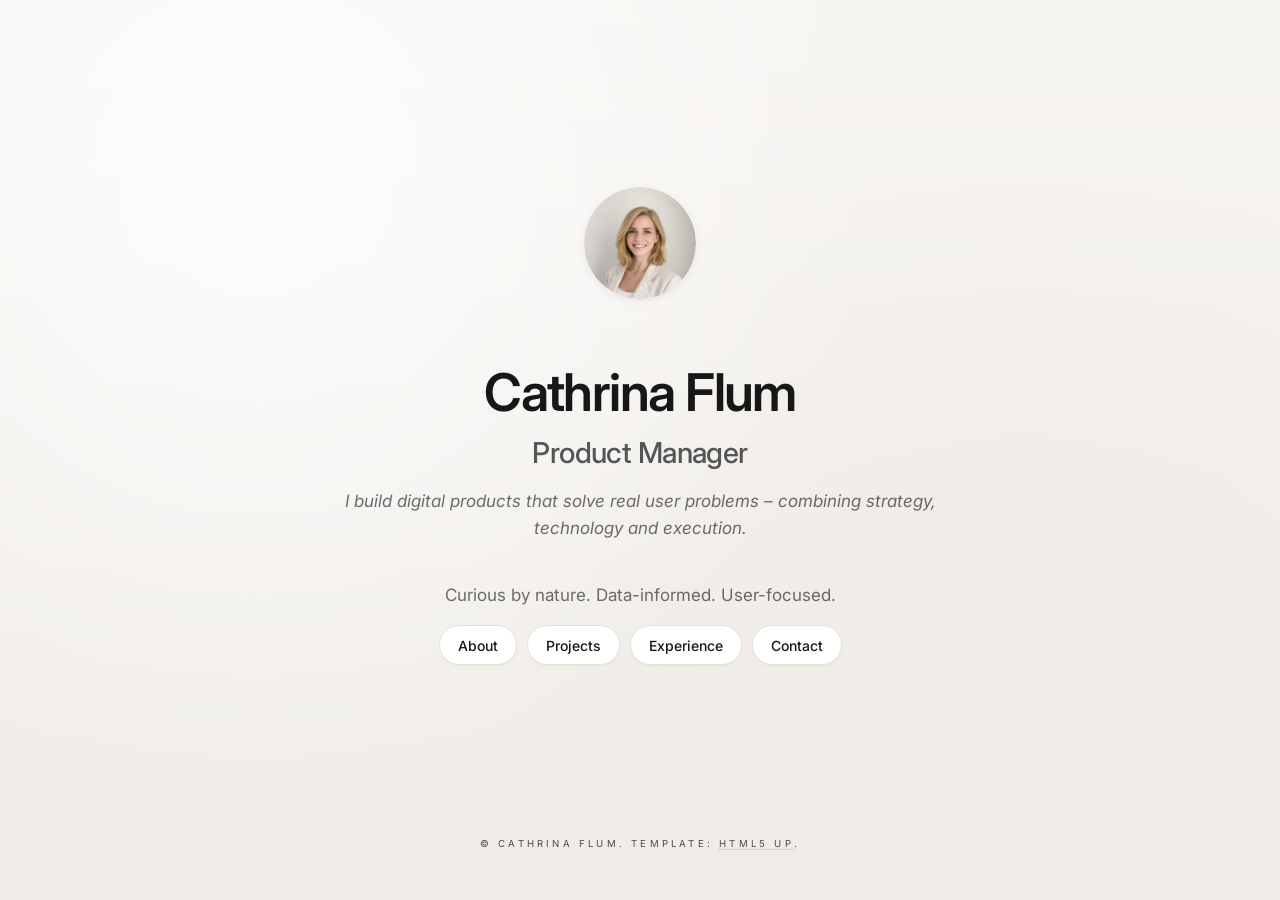
==== index.html @ 2f07dc7a "Finish project teaser + create subpage for Locamigo" ====
<!DOCTYPE HTML>
<!--
	Dimension by HTML5 UP
	html5up.net | @ajlkn
	Free for personal and commercial use under the CCA 3.0 license (html5up.net/license)
-->
<html>
	<head>
		<title>Cathrina Flum — Product Manager</title>
		<meta charset="utf-8" />
		<meta name="viewport" content="width=device-width, initial-scale=1, user-scalable=no" />
		<meta name="description" content="Product Manager portfolio — digital products and MedTech." />
		<link rel="stylesheet" href="assets/css/main.css" />
		<noscript><link rel="stylesheet" href="assets/css/noscript.css" /></noscript>
	</head>
	<body class="is-preload">

		<!-- Wrapper -->
			<div id="wrapper">

				<!-- Header -->
					<header id="header">
						<div class="logo">
							<img src="images/Cathrina.png" alt="Cathrina Flum" class="profile-photo">
						</div>
						<div class="content">
							<div class="inner">
								<h1>Cathrina Flum</h1>
								<h2 class="job-title">Product Manager</h2>

							<p class="tagline">
								I build digital products that solve real user problems –
								combining strategy, technology and execution.
							</p>

							<p class="values">
								Curious by nature. Data-informed. User-focused.
							</p>
							</div>
						</div>
						<nav>
							<ul>
								<li><a href="#intro">About</a></li>
								<li><a href="#work">Projects</a></li>
								<li><a href="#about">Experience</a></li>
								<li><a href="#contact">Contact</a></li>
								<!--<li><a href="#elements">Elements</a></li>-->
							</ul>
						</nav>
					</header>

				<!-- Main -->
					<div id="main">

						<!-- About -->
						<article id="intro">
							<h2 class="major">About me</h2>
						
							<p class="about-intro">
								I'm a Product Manager with a background in Medical Engineering,
								Innovation and Digital Transformation. I enjoy working at the
								intersection of user needs, business strategy and technology,
								turning complex challenges into simple, impactful solutions.
							</p>
						
							<p>
								My experience ranges from innovation management and business analysis
								to building digital products from discovery to delivery. What I enjoy
								most is bringing clarity to complex problems, aligning people around
								a shared direction and turning ideas into measurable value.
							</p>
						
							<h3>How I approach product</h3>
						
							<p>
								I believe great products start with understanding people before
								building solutions. I combine qualitative insights, data and close
								collaboration with cross-functional teams to make informed product
								decisions.
							</p>
						
							<div class="principles">
								<div class="principle">
									<h3>Curiosity</h3>
									<p>I ask questions before proposing solutions.</p>
								</div>
						
								<div class="principle">
									<h3>Collaboration</h3>
									<p>
										The best products are built together with users, designers
										and engineers.
									</p>
								</div>
						
								<div class="principle">
									<h3>Impact</h3>
									<p>
										I don`t only care about creating a product that actually solves a need, 
										but delivering a great user experience. It`s not about shipping features, but 
										about solving meaningful problems.
									</p>
								</div>
							</div>
						
							<h3>Why Product Management?</h3>
						
							<p>
								My path into Product Management was a natural progression. 
								Beginning my career in Medical Engineering and Innovation before moving into Digital Transformation 
								and Business Analysis, I became increasingly passionate about connecting technology, 
								business strategy and user needs. Throughout this journey, I discovered that the work I enjoyed
								most relied on strategic thinking, communication and collaboration—qualities that come together 
								in Product Management.
							</p>
						</article>

						<!-- Selected Work -->
<article id="work">
    <div class="work-header">
        <div>
            <p class="section-eyebrow">Selected Work</p>
            <h2 class="major">Projects</h2>
        </div>

    </div>

    <p class="work-intro">
        A selection of product and innovation projects spanning user discovery,
        strategy, prioritisation and execution.
    </p>

    <div class="project-carousel">
        <div class="project-track">

            <!-- LocAmigo -->
            <section class="project-card project-card-featured">
                <div class="project-visual">
                    <img
                        src="images/LocAmigo Preview.png"
                        alt="LocAmigo product prototype"
                    />
                </div>

                <div class="project-card-content">
					<p class="project-category">Digital PM Bootcamp</p>
                    <div class="project-tags">
                        <span>Product Discovery</span>
                        <span>User Research</span>
                        <span>MVP Strategy</span>
                    </div>

                    <h3>LocAmigo</h3>

                    <p>
                        Helping newcomers find unfamiliar ingredients and suitable
                        substitutes when shopping in a new country.
                    </p>

                    <a href="Locamigo.html" class="project-link">
                        View case study <span aria-hidden="true">→</span>
                    </a>
                </div>
            </section>
<!-- Academia Atlantika -->
<section class="project-card project-card-featured">
	<div class="project-visual">
		<img
			src="images/Activity Sign Up Web App.png"
			alt="WebApp for Academia Atlantika"
		/>
	</div>

	<div class="project-card-content">
		<p class="project-category">Volunteer work • Self-Initiated</p>
		<div class="project-tags">
			<span>Process Optimization</span>
			<span>Automation</span>
			<span>Google Apps Script</span>
		</div>

		<h3>Activity Sign Up</h3>

		<p>
			Digitzing the sign up process for activities at Academia Atlantika.
		</p>

		<a href="#sign-up-web-app" class="project-link">
			View case study <span aria-hidden="true">→</span>
		</a>
	</div>
</section>
            <!-- Market Intelligence -->
            <section class="project-card project-card-warm">
				<div class="project-visual">
					<img
						src="images/Market Intelligence Platform.png"
						alt="Making knowledge accessible"
					/>
					</div>
					
                <div class="project-card-content">
					<p class="project-category">Internal Product • Straumann</p>
					<div class="project-tags">
                        <span>Product Ownership</span>
                        <span>Stakeholder Discovery</span>
                        <span>Adoption</span>
                    </div>

                    <h3>Market Intelligence Platform</h3>
                    <p>
                        Building a central platform that made market insights easier
                        to access, share and use across international teams.
                    </p>

                    <a href="#market-intelligence" class="project-link">
                        View project <span aria-hidden="true">→</span>
                    </a>
                </div>
            </section>

 <!-- Amazon FBA -->
 <section class="project-card project-card-warm">
	<div class="project-visual">
		<img
			src="images/Amazon FBA.png"
			alt="Building my own company"
		/>
		</div>
		
	<div class="project-card-content">
		<p class="project-category">Consumer Product • Self-Initiated Business</p>
		<div class="project-tags">
			<span>Product Development</span>
			<span>Market Research</span>
			<span>Go-to-Market</span>
		</div>

		<h3>Amazon FBA Business</h3>
		<p>
			Identifying a market gap and launching a patented consumer product 
			from concept to market.
		</p>

		<a href="#E-Commerce business" class="project-link">
			View project <span aria-hidden="true">→</span>
		</a>
	</div>
</section>

            <!-- Innovation Governance -->
            <section class="project-card">
                <div class="project-visual project-visual-placeholder">
                    <span>Portfolio Strategy</span>
                </div>

                <div class="project-card-content">
                    <div class="project-tags">
                        <span>Prioritisation</span>
                        <span>Governance</span>
                        <span>Facilitation</span>
                    </div>

                    <h3>Innovation Governance</h3>

                    <p>
                        Redesigning innovation governance and portfolio reviews to
                        improve transparency and decision-making.
                    </p>

                    <a href="#innovation-governance" class="project-link">
                        View project <span aria-hidden="true">→</span>
                    </a>
                </div>
            </section>

        </div>

        <div class="carousel-controls">
            <button
                class="carousel-arrow carousel-prev"
                type="button"
                aria-label="Previous project"
            >
                ←
            </button>

            <button
                class="carousel-arrow carousel-next"
                type="button"
                aria-label="Next project"
            >
                →
            </button>
        </div>
    </div>
</article>

						<!-- Experience -->
							<article id="about">
								<h2 class="major">Experience</h2>
								<p>Experience content placeholder.</p>
							</article>

						<!-- Contact -->
							<!-- Contact -->
<article id="contact">
    <h2 class="major">Contact</h2>

    <p class="contact-intro">
        Interested in working together or simply want to connect?
        I’m always happy to chat about Product Management, MedTech,
        digital products and potential opportunities.
    </p>

    <div class="contact-links">
        <a href="mailto:cathrinaflum@outlook.de" class="button primary">
            Email me
        </a>

        <a
            href="https://www.linkedin.com/in/cathrinaflum/"
            class="button"
            target="_blank"
            rel="noopener noreferrer"
        >
            LinkedIn
        </a>

    </div>
</article>

						<!-- Elements -->
							<article id="elements">
								<h2 class="major">Elements</h2>

								<section>
									<h3 class="major">Text</h3>
									<p>This is <b>bold</b> and this is <strong>strong</strong>. This is <i>italic</i> and this is <em>emphasized</em>.
									This is <sup>superscript</sup> text and this is <sub>subscript</sub> text.
									This is <u>underlined</u> and this is code: <code>for (;;) { ... }</code>. Finally, <a href="#">this is a link</a>.</p>
									<hr />
									<h2>Heading Level 2</h2>
									<h3>Heading Level 3</h3>
									<h4>Heading Level 4</h4>
									<h5>Heading Level 5</h5>
									<h6>Heading Level 6</h6>
									<hr />
									<h4>Blockquote</h4>
									<blockquote>Fringilla nisl. Donec accumsan interdum nisi, quis tincidunt felis sagittis eget tempus euismod. Vestibulum ante ipsum primis in faucibus vestibulum. Blandit adipiscing eu felis iaculis volutpat ac adipiscing accumsan faucibus. Vestibulum ante ipsum primis in faucibus lorem ipsum dolor sit amet nullam adipiscing eu felis.</blockquote>
									<h4>Preformatted</h4>
									<pre><code>i = 0;

while (!deck.isInOrder()) {
    print 'Iteration ' + i;
    deck.shuffle();
    i++;
}

print 'It took ' + i + ' iterations to sort the deck.';</code></pre>
								</section>

								<section>
									<h3 class="major">Lists</h3>

									<h4>Unordered</h4>
									<ul>
										<li>Dolor pulvinar etiam.</li>
										<li>Sagittis adipiscing.</li>
										<li>Felis enim feugiat.</li>
									</ul>

									<h4>Alternate</h4>
									<ul class="alt">
										<li>Dolor pulvinar etiam.</li>
										<li>Sagittis adipiscing.</li>
										<li>Felis enim feugiat.</li>
									</ul>

									<h4>Ordered</h4>
									<ol>
										<li>Dolor pulvinar etiam.</li>
										<li>Etiam vel felis viverra.</li>
										<li>Felis enim feugiat.</li>
										<li>Dolor pulvinar etiam.</li>
										<li>Etiam vel felis lorem.</li>
										<li>Felis enim et feugiat.</li>
									</ol>
									<h4>Icons</h4>
									<ul class="icons">
										<li><a href="#" class="icon brands fa-twitter"><span class="label">Twitter</span></a></li>
										<li><a href="#" class="icon brands fa-facebook-f"><span class="label">Facebook</span></a></li>
										<li><a href="#" class="icon brands fa-instagram"><span class="label">Instagram</span></a></li>
										<li><a href="#" class="icon brands fa-github"><span class="label">Github</span></a></li>
									</ul>

									<h4>Actions</h4>
									<ul class="actions">
										<li><a href="#" class="button primary">Default</a></li>
										<li><a href="#" class="button">Default</a></li>
									</ul>
									<ul class="actions stacked">
										<li><a href="#" class="button primary">Default</a></li>
										<li><a href="#" class="button">Default</a></li>
									</ul>
								</section>

								<section>
									<h3 class="major">Table</h3>
									<h4>Default</h4>
									<div class="table-wrapper">
										<table>
											<thead>
												<tr>
													<th>Name</th>
													<th>Description</th>
													<th>Price</th>
												</tr>
											</thead>
											<tbody>
												<tr>
													<td>Item One</td>
													<td>Ante turpis integer aliquet porttitor.</td>
													<td>29.99</td>
												</tr>
												<tr>
													<td>Item Two</td>
													<td>Vis ac commodo adipiscing arcu aliquet.</td>
													<td>19.99</td>
												</tr>
												<tr>
													<td>Item Three</td>
													<td> Morbi faucibus arcu accumsan lorem.</td>
													<td>29.99</td>
												</tr>
												<tr>
													<td>Item Four</td>
													<td>Vitae integer tempus condimentum.</td>
													<td>19.99</td>
												</tr>
												<tr>
													<td>Item Five</td>
													<td>Ante turpis integer aliquet porttitor.</td>
													<td>29.99</td>
												</tr>
											</tbody>
											<tfoot>
												<tr>
													<td colspan="2"></td>
													<td>100.00</td>
												</tr>
											</tfoot>
										</table>
									</div>

									<h4>Alternate</h4>
									<div class="table-wrapper">
										<table class="alt">
											<thead>
												<tr>
													<th>Name</th>
													<th>Description</th>
													<th>Price</th>
												</tr>
											</thead>
											<tbody>
												<tr>
													<td>Item One</td>
													<td>Ante turpis integer aliquet porttitor.</td>
													<td>29.99</td>
												</tr>
												<tr>
													<td>Item Two</td>
													<td>Vis ac commodo adipiscing arcu aliquet.</td>
													<td>19.99</td>
												</tr>
												<tr>
													<td>Item Three</td>
													<td> Morbi faucibus arcu accumsan lorem.</td>
													<td>29.99</td>
												</tr>
												<tr>
													<td>Item Four</td>
													<td>Vitae integer tempus condimentum.</td>
													<td>19.99</td>
												</tr>
												<tr>
													<td>Item Five</td>
													<td>Ante turpis integer aliquet porttitor.</td>
													<td>29.99</td>
												</tr>
											</tbody>
											<tfoot>
												<tr>
													<td colspan="2"></td>
													<td>100.00</td>
												</tr>
											</tfoot>
										</table>
									</div>
								</section>

								<section>
									<h3 class="major">Buttons</h3>
									<ul class="actions">
										<li><a href="#" class="button primary">Primary</a></li>
										<li><a href="#" class="button">Default</a></li>
									</ul>
									<ul class="actions">
										<li><a href="#" class="button">Default</a></li>
										<li><a href="#" class="button small">Small</a></li>
									</ul>
									<ul class="actions">
										<li><a href="#" class="button primary icon solid fa-download">Icon</a></li>
										<li><a href="#" class="button icon solid fa-download">Icon</a></li>
									</ul>
									<ul class="actions">
										<li><span class="button primary disabled">Disabled</span></li>
										<li><span class="button disabled">Disabled</span></li>
									</ul>
								</section>

								<section>
									<h3 class="major">Form</h3>
									<form method="post" action="#">
										<div class="fields">
											<div class="field half">
												<label for="demo-name">Name</label>
												<input type="text" name="demo-name" id="demo-name" value="" placeholder="Jane Doe" />
											</div>
											<div class="field half">
												<label for="demo-email">Email</label>
												<input type="email" name="demo-email" id="demo-email" value="" placeholder="jane@untitled.tld" />
											</div>
											<div class="field">
												<label for="demo-category">Category</label>
												<select name="demo-category" id="demo-category">
													<option value="">-</option>
													<option value="1">Manufacturing</option>
													<option value="1">Shipping</option>
													<option value="1">Administration</option>
													<option value="1">Human Resources</option>
												</select>
											</div>
											<div class="field half">
												<input type="radio" id="demo-priority-low" name="demo-priority" checked>
												<label for="demo-priority-low">Low</label>
											</div>
											<div class="field half">
												<input type="radio" id="demo-priority-high" name="demo-priority">
												<label for="demo-priority-high">High</label>
											</div>
											<div class="field half">
												<input type="checkbox" id="demo-copy" name="demo-copy">
												<label for="demo-copy">Email me a copy</label>
											</div>
											<div class="field half">
												<input type="checkbox" id="demo-human" name="demo-human" checked>
												<label for="demo-human">Not a robot</label>
											</div>
											<div class="field">
												<label for="demo-message">Message</label>
												<textarea name="demo-message" id="demo-message" placeholder="Enter your message" rows="6"></textarea>
											</div>
										</div>
										<ul class="actions">
											<li><input type="submit" value="Send Message" class="primary" /></li>
										</ul>
									</form>
								</section>

							</article>

					</div>

				<!-- Footer -->
					<footer id="footer">
						<p class="copyright">&copy; Cathrina Flum. Template: <a href="https://html5up.net">HTML5 UP</a>.</p>
					</footer>

			</div>

		<!-- BG -->
			<div id="bg"></div>

		<!-- Scripts -->
			<script src="assets/js/jquery.min.js"></script>
			<script src="assets/js/browser.min.js"></script>
			<script src="assets/js/breakpoints.min.js"></script>
			<script src="assets/js/util.js"></script>
			<script src="assets/js/main.js"></script>
			<script>
				document.addEventListener("DOMContentLoaded", function () {
					const track = document.querySelector(".project-track");
					const prevButton = document.querySelector(".carousel-prev");
					const nextButton = document.querySelector(".carousel-next");
				
					if (!track || !prevButton || !nextButton) return;
				
					function getScrollAmount() {
						const card = track.querySelector(".project-card");
				
						if (!card) return 0;
				
						const trackStyles = window.getComputedStyle(track);
						const gap = parseFloat(trackStyles.gap) || 0;
				
						return card.getBoundingClientRect().width + gap;
					}
				
					function updateArrowStates() {
						const maxScrollLeft = track.scrollWidth - track.clientWidth;
						const tolerance = 5;
				
						prevButton.disabled = track.scrollLeft <= tolerance;
						nextButton.disabled =
							track.scrollLeft >= maxScrollLeft - tolerance;
					}
				
					prevButton.addEventListener("click", function () {
						track.scrollBy({
							left: -getScrollAmount(),
							behavior: "smooth"
						});
					});
				
					nextButton.addEventListener("click", function () {
						track.scrollBy({
							left: getScrollAmount(),
							behavior: "smooth"
						});
					});
				
					track.addEventListener("scroll", updateArrowStates);
					window.addEventListener("resize", updateArrowStates);
				
					updateArrowStates();
				});
				</script>

	</body>
</html>
---- assets/css/main.css ----
@import url(fontawesome-all.min.css);
@import url("https://fonts.googleapis.com/css2?family=Inter:wght@400;500;600&display=swap");

/*
	Dimension by HTML5 UP
	html5up.net | @ajlkn
	Free for personal and commercial use under the CCA 3.0 license (html5up.net/license)
*/

html, body, div, span, applet, object,
iframe, h1, h2, h3, h4, h5, h6, p, blockquote,
pre, a, abbr, acronym, address, big, cite,
code, del, dfn, em, img, ins, kbd, q, s, samp,
small, strike, strong, sub, sup, tt, var, b,
u, i, center, dl, dt, dd, ol, ul, li, fieldset,
form, label, legend, table, caption, tbody,
tfoot, thead, tr, th, td, article, aside,
canvas, details, embed, figure, figcaption,
footer, header, hgroup, menu, nav, output, ruby,
section, summary, time, mark, audio, video {
	margin: 0;
	padding: 0;
	border: 0;
	font-size: 100%;
	font: inherit;
	vertical-align: baseline;}

article, aside, details, figcaption, figure,
footer, header, hgroup, menu, nav, section {
	display: block;}

body {
	line-height: 1;
}

ol, ul {
	list-style: none;
}

blockquote, q {
	quotes: none;
}

	blockquote:before, blockquote:after, q:before, q:after {
		content: '';
		content: none;
	}

table {
	border-collapse: collapse;
	border-spacing: 0;
}

body {
	-webkit-text-size-adjust: none;
}

mark {
	background-color: transparent;
	color: inherit;
}

input::-moz-focus-inner {
	border: 0;
	padding: 0;
}

input, select, textarea {
	-moz-appearance: none;
	-webkit-appearance: none;
	-ms-appearance: none;
	appearance: none;
}

/* Basic */

	@-ms-viewport {
		width: device-width;
	}

	@media screen and (max-width: 480px) {

		html, body {
			min-width: 320px;
		}

	}

	html {
		box-sizing: border-box;
	}

	*, *:before, *:after {
		box-sizing: inherit;
	}

	body {
		background: #F7F5F2;
		-moz-osx-font-smoothing: grayscale;
		-webkit-font-smoothing: antialiased;
	}

		body.is-preload *, body.is-preload *:before, body.is-preload *:after {
			-moz-animation: none !important;
			-webkit-animation: none !important;
			-ms-animation: none !important;
			animation: none !important;
			-moz-transition: none !important;
			-webkit-transition: none !important;
			-ms-transition: none !important;
			transition: none !important;
		}

/* Type */

	html {
		font-size: 16pt;
	}

		@media screen and (max-width: 1680px) {

			html {
				font-size: 12pt;
			}

		}

		@media screen and (max-width: 736px) {

			html {
				font-size: 11pt;
			}

		}

		@media screen and (max-width: 360px) {

			html {
				font-size: 10pt;
			}

		}

	body, input, select, textarea {
		color: #171717;
		font-family: "Inter", -apple-system, BlinkMacSystemFont, "Segoe UI", Roboto, "Helvetica Neue", Arial, sans-serif;
		font-weight: 400;
		font-size: 1rem;
		line-height: 1.65;
	}

	a {
		-moz-transition: color 0.2s ease-in-out, background-color 0.2s ease-in-out, border-bottom-color 0.2s ease-in-out;
		-webkit-transition: color 0.2s ease-in-out, background-color 0.2s ease-in-out, border-bottom-color 0.2s ease-in-out;
		-ms-transition: color 0.2s ease-in-out, background-color 0.2s ease-in-out, border-bottom-color 0.2s ease-in-out;
		transition: color 0.2s ease-in-out, background-color 0.2s ease-in-out, border-bottom-color 0.2s ease-in-out;
		border-bottom: dotted 1px rgba(23, 23, 23, 0.35);
		text-decoration: none;
		color: inherit;
	}

		a:hover {
			border-bottom-color: transparent;
		}

	strong, b {
		color: #171717;
		font-weight: 600;
	}

	em, i {
		font-style: italic;
	}

	p {
		margin: 0 0 2rem 0;
	}

	h1, h2, h3, h4, h5, h6 {
		color: #171717;
		font-weight: 600;
		line-height: 1.25;
		margin: 0 0 1rem 0;
		text-transform: none;
		letter-spacing: -0.02em;
	}

		h1 a, h2 a, h3 a, h4 a, h5 a, h6 a {
			color: inherit;
			text-decoration: none;
		}

		h1.major, h2.major, h3.major, h4.major, h5.major, h6.major {
			border-bottom: solid 1px #E5E2DD;
			width: -moz-max-content;
			width: -webkit-max-content;
			width: -ms-max-content;
			width: max-content;
			padding-bottom: 0.75rem;
			margin: 0 0 2rem 0;
		}

	h1 {
		font-size: 2.75rem;
		line-height: 1.15;
		letter-spacing: -0.03em;
	}

	h2 {
		font-size: 1.375rem;
		line-height: 1.3;
		letter-spacing: -0.02em;
	}

	h3 {
		font-size: 1rem;
	}

	h4 {
		font-size: 0.8rem;
	}

	h5 {
		font-size: 0.7rem;
	}

	h6 {
		font-size: 0.6rem;
	}

	@media screen and (max-width: 736px) {

		h1 {
			font-size: 1.75rem;
			line-height: 1.4;
		}

		h2 {
			font-size: 1.25em;
			line-height: 1.5;
		}

	}

	sub {
		font-size: 0.8rem;
		position: relative;
		top: 0.5rem;
	}

	sup {
		font-size: 0.8rem;
		position: relative;
		top: -0.5rem;
	}

	blockquote {
		border-left: solid 3px #E5E2DD;
		font-style: italic;
		margin: 0 0 2rem 0;
		padding: 0.5rem 0 0.5rem 1.5rem;
		color: rgba(23, 23, 23, 0.75);
	}

	code {
		background: rgba(23, 23, 23, 0.05);
		border-radius: 4px;
		font-family: "Courier New", monospace;
		font-size: 0.9rem;
		margin: 0 0.25rem;
		padding: 0.25rem 0.65rem;
	}

	pre {
		-webkit-overflow-scrolling: touch;
		font-family: "Courier New", monospace;
		font-size: 0.9rem;
		margin: 0 0 2rem 0;
	}

		pre code {
			display: block;
			line-height: 1.75;
			padding: 1rem 1.5rem;
			overflow-x: auto;
		}

	hr {
		border: 0;
		border-bottom: solid 1px #E5E2DD;
		margin: 2.75rem 0;
	}

	.align-left {
		text-align: left;
	}

	.align-center {
		text-align: center;
	}

	.align-right {
		text-align: right;
	}

/* Form */

	form {
		margin: 0 0 2rem 0;
	}

		form > :last-child {
			margin-bottom: 0;
		}

		form > .fields {
			display: -moz-flex;
			display: -webkit-flex;
			display: -ms-flex;
			display: flex;
			-moz-flex-wrap: wrap;
			-webkit-flex-wrap: wrap;
			-ms-flex-wrap: wrap;
			flex-wrap: wrap;
			width: calc(100% + 3rem);
			margin: -1.5rem 0 2rem -1.5rem;
		}

			form > .fields > .field {
				-moz-flex-grow: 0;
				-webkit-flex-grow: 0;
				-ms-flex-grow: 0;
				flex-grow: 0;
				-moz-flex-shrink: 0;
				-webkit-flex-shrink: 0;
				-ms-flex-shrink: 0;
				flex-shrink: 0;
				padding: 1.5rem 0 0 1.5rem;
				width: calc(100% - 1.5rem);
			}

				form > .fields > .field.half {
					width: calc(50% - 0.75rem);
				}

				form > .fields > .field.third {
					width: calc(100%/3 - 0.5rem);
				}

				form > .fields > .field.quarter {
					width: calc(25% - 0.375rem);
				}

		@media screen and (max-width: 480px) {

			form > .fields {
				width: calc(100% + 3rem);
				margin: -1.5rem 0 2rem -1.5rem;
			}

				form > .fields > .field {
					padding: 1.5rem 0 0 1.5rem;
					width: calc(100% - 1.5rem);
				}

					form > .fields > .field.half {
						width: calc(100% - 1.5rem);
					}

					form > .fields > .field.third {
						width: calc(100% - 1.5rem);
					}

					form > .fields > .field.quarter {
						width: calc(100% - 1.5rem);
					}

		}

	label {
		color: rgba(23, 23, 23, 0.65);
		display: block;
		font-size: 0.875rem;
		font-weight: 500;
		letter-spacing: 0;
		line-height: 1.5;
		margin: 0 0 0.5rem 0;
		text-transform: none;
	}

	input[type="text"],
	input[type="password"],
	input[type="email"],
	input[type="tel"],
	select,
	textarea {
		-moz-appearance: none;
		-webkit-appearance: none;
		-ms-appearance: none;
		appearance: none;
		-moz-transition: border-color 0.2s ease-in-out, box-shadow 0.2s ease-in-out, background-color 0.2s ease-in-out;
		-webkit-transition: border-color 0.2s ease-in-out, box-shadow 0.2s ease-in-out, background-color 0.2s ease-in-out;
		-ms-transition: border-color 0.2s ease-in-out, box-shadow 0.2s ease-in-out, background-color 0.2s ease-in-out;
		transition: border-color 0.2s ease-in-out, box-shadow 0.2s ease-in-out, background-color 0.2s ease-in-out;
		background-color: #FFFFFF;
		border-radius: 8px;
		border: solid 1px #E5E2DD;
		color: inherit;
		display: block;
		outline: 0;
		padding: 0 1rem;
		text-decoration: none;
		width: 100%;
	}

		input[type="text"]:invalid,
		input[type="password"]:invalid,
		input[type="email"]:invalid,
		input[type="tel"]:invalid,
		select:invalid,
		textarea:invalid {
			box-shadow: none;
		}

		input[type="text"]:focus,
		input[type="password"]:focus,
		input[type="email"]:focus,
		input[type="tel"]:focus,
		select:focus,
		textarea:focus {
			background: #FFFFFF;
			border-color: #171717;
			box-shadow: 0 0 0 3px rgba(23, 23, 23, 0.08);
		}

	select {
		background-image: url("data:image/svg+xml;charset=utf8,%3Csvg xmlns='http://www.w3.org/2000/svg' width='40' height='40' preserveAspectRatio='none' viewBox='0 0 40 40'%3E%3Cpath d='M9.4,12.3l10.4,10.4l10.4-10.4c0.2-0.2,0.5-0.4,0.9-0.4c0.3,0,0.6,0.1,0.9,0.4l3.3,3.3c0.2,0.2,0.4,0.5,0.4,0.9 c0,0.4-0.1,0.6-0.4,0.9L20.7,31.9c-0.2,0.2-0.5,0.4-0.9,0.4c-0.3,0-0.6-0.1-0.9-0.4L4.3,17.3c-0.2-0.2-0.4-0.5-0.4-0.9 c0-0.4,0.1-0.6,0.4-0.9l3.3-3.3c0.2-0.2,0.5-0.4,0.9-0.4S9.1,12.1,9.4,12.3z' fill='%23171717' /%3E%3C/svg%3E");
		background-size: 1.25rem;
		background-repeat: no-repeat;
		background-position: calc(100% - 1rem) center;
		height: 2.75rem;
		padding-right: 2.75rem;
		text-overflow: ellipsis;
	}

		select option {
			color: #171717;
			background: #FFFFFF;
		}

		select:focus::-ms-value {
			background-color: transparent;
		}

		select::-ms-expand {
			display: none;
		}

	input[type="text"],
	input[type="password"],
	input[type="email"],
	select {
		height: 2.75rem;
	}

	textarea {
		padding: 0.75rem 1rem;
	}

	input[type="checkbox"],
	input[type="radio"] {
		-moz-appearance: none;
		-webkit-appearance: none;
		-ms-appearance: none;
		appearance: none;
		display: block;
		float: left;
		margin-right: -2rem;
		opacity: 0;
		width: 1rem;
		z-index: -1;
	}

		input[type="checkbox"] + label,
		input[type="radio"] + label {
			text-decoration: none;
			-moz-user-select: none;
			-webkit-user-select: none;
			-ms-user-select: none;
			user-select: none;
			color: #171717;
			cursor: pointer;
			display: inline-block;
			font-size: 0.875rem;
			font-weight: 400;
			margin: 0 0 0.5rem 0;
			padding-left: 2.65rem;
			padding-right: 0.75rem;
			position: relative;
		}

			input[type="checkbox"] + label:before,
			input[type="radio"] + label:before {
				-moz-osx-font-smoothing: grayscale;
				-webkit-font-smoothing: antialiased;
				display: inline-block;
				font-style: normal;
				font-variant: normal;
				text-rendering: auto;
				line-height: 1;
				text-transform: none !important;
				font-family: 'Font Awesome 5 Free';
				font-weight: 900;
			}

			input[type="checkbox"] + label:before,
			input[type="radio"] + label:before {
				-moz-transition: border-color 0.2s ease-in-out, box-shadow 0.2s ease-in-out, background-color 0.2s ease-in-out;
				-webkit-transition: border-color 0.2s ease-in-out, box-shadow 0.2s ease-in-out, background-color 0.2s ease-in-out;
				-ms-transition: border-color 0.2s ease-in-out, box-shadow 0.2s ease-in-out, background-color 0.2s ease-in-out;
				transition: border-color 0.2s ease-in-out, box-shadow 0.2s ease-in-out, background-color 0.2s ease-in-out;
				border-radius: 6px;
				border: solid 1px #E5E2DD;
				content: '';
				display: inline-block;
				height: 1.65rem;
				left: 0;
				line-height: 1.65rem;
				position: absolute;
				text-align: center;
				top: -0.15rem;
				width: 1.65rem;
			}

		input[type="checkbox"]:checked + label:before,
		input[type="radio"]:checked + label:before {
			background: #171717 !important;
			border-color: #171717 !important;
			color: #FFFFFF;
			content: '\f00c';
		}

		input[type="checkbox"]:focus + label:before,
		input[type="radio"]:focus + label:before {
			background: #FFFFFF;
			border-color: #171717;
			box-shadow: 0 0 0 3px rgba(23, 23, 23, 0.08);
		}

	input[type="checkbox"] + label:before {
		border-radius: 4px;
	}

	input[type="radio"] + label:before {
		border-radius: 100%;
	}

	::-webkit-input-placeholder {
		color: rgba(23, 23, 23, 0.4) !important;
		opacity: 1.0;
	}

	:-moz-placeholder {
		color: rgba(23, 23, 23, 0.4) !important;
		opacity: 1.0;
	}

	::-moz-placeholder {
		color: rgba(23, 23, 23, 0.4) !important;
		opacity: 1.0;
	}

	:-ms-input-placeholder {
		color: rgba(23, 23, 23, 0.4) !important;
		opacity: 1.0;
	}

	.formerize-placeholder {
		color: rgba(23, 23, 23, 0.4) !important;
		opacity: 1.0;
	}

/* Box */

	.box {
		border-radius: 12px;
		border: solid 1px #E5E2DD;
		background: #FFFFFF;
		box-shadow: 0 1px 3px rgba(23, 23, 23, 0.04);
		margin-bottom: 2rem;
		padding: 1.5em;
	}

		.box > :last-child,
		.box > :last-child > :last-child,
		.box > :last-child > :last-child > :last-child {
			margin-bottom: 0;
		}

		.box.alt {
			border: 0;
			border-radius: 0;
			padding: 0;
		}

/* Icon */

	.icon {
		text-decoration: none;
		border-bottom: none;
		position: relative;
	}

		.icon:before {
			-moz-osx-font-smoothing: grayscale;
			-webkit-font-smoothing: antialiased;
			display: inline-block;
			font-style: normal;
			font-variant: normal;
			text-rendering: auto;
			line-height: 1;
			text-transform: none !important;
			font-family: 'Font Awesome 5 Free';
			font-weight: 400;
		}

		.icon > .label {
			display: none;
		}

		.icon:before {
			line-height: inherit;
		}

		.icon.solid:before {
			font-weight: 900;
		}

		.icon.brands:before {
			font-family: 'Font Awesome 5 Brands';
		}

/* Image */

	.image {
		border-radius: 4px;
		border: 0;
		display: inline-block;
		position: relative;
	}

		.image:before {
			pointer-events: none;
			background-image: none;
			background-color: transparent;
			border-radius: 12px;
			content: '';
			display: block;
			height: 100%;
			left: 0;
			opacity: 0;
			position: absolute;
			top: 0;
			width: 100%;
		}

		.image img {
			border-radius: 12px;
			display: block;
			border: solid 1px #E5E2DD;
		}

		.image.left, .image.right {
			max-width: 40%;
		}

			.image.left img, .image.right img {
				width: 100%;
			}

		.image.left {
			float: left;
			padding: 0 1.5em 1em 0;
			top: 0.25em;
		}

		.image.right {
			float: right;
			padding: 0 0 1em 1.5em;
			top: 0.25em;
		}

		.image.fit {
			display: block;
			margin: 0 0 2rem 0;
			width: 100%;
		}

			.image.fit img {
				width: 100%;
			}

		.image.main {
			display: block;
			margin: 2.5rem 0;
			width: 100%;
		}

			.image.main img {
				width: 100%;
			}

		@media screen and (max-width: 736px) {

			.image.main {
				margin: 2rem 0;
			}

		}

		@media screen and (max-width: 480px) {

			.image.main {
				margin: 1.5rem 0;
			}

		}

/* List */

	ol {
		list-style: decimal;
		margin: 0 0 2rem 0;
		padding-left: 1.25em;
	}

		ol li {
			padding-left: 0.25em;
		}

	ul {
		list-style: disc;
		margin: 0 0 2rem 0;
		padding-left: 1em;
	}

		ul li {
			padding-left: 0.5em;
		}

		ul.alt {
			list-style: none;
			padding-left: 0;
		}

			ul.alt li {
				border-top: solid 1px #E5E2DD;
				padding: 0.5em 0;
			}

				ul.alt li:first-child {
					border-top: 0;
					padding-top: 0;
				}

	dl {
		margin: 0 0 2rem 0;
	}

		dl dt {
			display: block;
			font-weight: 600;
			margin: 0 0 1rem 0;
		}

		dl dd {
			margin-left: 2rem;
		}

/* Actions */

	ul.actions {
		display: -moz-flex;
		display: -webkit-flex;
		display: -ms-flex;
		display: flex;
		cursor: default;
		list-style: none;
		margin-left: -1rem;
		padding-left: 0;
	}

		ul.actions li {
			padding: 0 0 0 1rem;
			vertical-align: middle;
		}

		ul.actions.special {
			-moz-justify-content: center;
			-webkit-justify-content: center;
			-ms-justify-content: center;
			justify-content: center;
			width: 100%;
			margin-left: 0;
		}

			ul.actions.special li:first-child {
				padding-left: 0;
			}

		ul.actions.stacked {
			-moz-flex-direction: column;
			-webkit-flex-direction: column;
			-ms-flex-direction: column;
			flex-direction: column;
			margin-left: 0;
		}

			ul.actions.stacked li {
				padding: 1.3rem 0 0 0;
			}

				ul.actions.stacked li:first-child {
					padding-top: 0;
				}

		ul.actions.fit {
			width: calc(100% + 1rem);
		}

			ul.actions.fit li {
				-moz-flex-grow: 1;
				-webkit-flex-grow: 1;
				-ms-flex-grow: 1;
				flex-grow: 1;
				-moz-flex-shrink: 1;
				-webkit-flex-shrink: 1;
				-ms-flex-shrink: 1;
				flex-shrink: 1;
				width: 100%;
			}

				ul.actions.fit li > * {
					width: 100%;
				}

			ul.actions.fit.stacked {
				width: 100%;
			}

		@media screen and (max-width: 480px) {

			ul.actions:not(.fixed) {
				-moz-flex-direction: column;
				-webkit-flex-direction: column;
				-ms-flex-direction: column;
				flex-direction: column;
				margin-left: 0;
				width: 100% !important;
			}

				ul.actions:not(.fixed) li {
					-moz-flex-grow: 1;
					-webkit-flex-grow: 1;
					-ms-flex-grow: 1;
					flex-grow: 1;
					-moz-flex-shrink: 1;
					-webkit-flex-shrink: 1;
					-ms-flex-shrink: 1;
					flex-shrink: 1;
					padding: 1rem 0 0 0;
					text-align: center;
					width: 100%;
				}

					ul.actions:not(.fixed) li > * {
						width: 100%;
					}

					ul.actions:not(.fixed) li:first-child {
						padding-top: 0;
					}

					ul.actions:not(.fixed) li input[type="submit"],
					ul.actions:not(.fixed) li input[type="button"],
					ul.actions:not(.fixed) li button,
					ul.actions:not(.fixed) li .button {
						width: 100%;
					}

						ul.actions:not(.fixed) li input[type="submit"].icon:before,
						ul.actions:not(.fixed) li input[type="button"].icon:before,
						ul.actions:not(.fixed) li button.icon:before,
						ul.actions:not(.fixed) li .button.icon:before {
							margin-left: -0.5em;
						}

		}

/* Icons */

	ul.icons {
		cursor: default;
		list-style: none;
		padding-left: 0;
	}

		ul.icons li {
			display: inline-block;
			padding: 0 0.75em 0 0;
		}

			ul.icons li:last-child {
				padding-right: 0;
			}

			ul.icons li a {
				border-radius: 100%;
				box-shadow: inset 0 0 0 1px #E5E2DD;
				background: #FFFFFF;
				display: inline-block;
				height: 2.25rem;
				line-height: 2.25rem;
				text-align: center;
				width: 2.25rem;
				color: #171717;
			}

				ul.icons li a:hover {
					background-color: rgba(23, 23, 23, 0.04);
				}

				ul.icons li a:active {
					background-color: rgba(23, 23, 23, 0.08);
				}

/* Table */

	.table-wrapper {
		-webkit-overflow-scrolling: touch;
		overflow-x: auto;
	}

	table {
		margin: 0 0 2rem 0;
		width: 100%;
	}

		table tbody tr {
			border: solid 1px #E5E2DD;
			border-left: 0;
			border-right: 0;
		}

			table tbody tr:nth-child(2n + 1) {
				background-color: rgba(23, 23, 23, 0.02);
			}

		table td {
			padding: 0.75em 0.75em;
		}

		table th {
			color: #171717;
			font-size: 0.9em;
			font-weight: 600;
			padding: 0 0.75em 0.75em 0.75em;
			text-align: left;
		}

		table thead {
			border-bottom: solid 2px #E5E2DD;
		}

		table tfoot {
			border-top: solid 2px #E5E2DD;
		}

		table.alt {
			border-collapse: separate;
		}

			table.alt tbody tr td {
				border: solid 1px #E5E2DD;
				border-left-width: 0;
				border-top-width: 0;
			}

				table.alt tbody tr td:first-child {
					border-left-width: 1px;
				}

			table.alt tbody tr:first-child td {
				border-top-width: 1px;
			}

			table.alt thead {
				border-bottom: 0;
			}

			table.alt tfoot {
				border-top: 0;
			}

/* Button */

	input[type="submit"],
	input[type="button"],
	button,
	.button {
		-moz-appearance: none;
		-webkit-appearance: none;
		-ms-appearance: none;
		appearance: none;
		-moz-transition: background-color 0.2s ease-in-out, color 0.2s ease-in-out;
		-webkit-transition: background-color 0.2s ease-in-out, color 0.2s ease-in-out;
		-ms-transition: background-color 0.2s ease-in-out, color 0.2s ease-in-out;
		transition: background-color 0.2s ease-in-out, color 0.2s ease-in-out;
		background-color: #FFFFFF;
		border-radius: 8px;
		border: 0;
		box-shadow: inset 0 0 0 1px #E5E2DD;
		color: #171717 !important;
		cursor: pointer;
		display: inline-block;
		font-size: 0.875rem;
		font-weight: 500;
		height: 2.75rem;
		letter-spacing: 0;
		line-height: 2.75rem;
		outline: 0;
		padding: 0 1.25rem;
		text-align: center;
		text-decoration: none;
		text-transform: none;
		white-space: nowrap;
	}

		input[type="submit"]:hover,
		input[type="button"]:hover,
		button:hover,
		.button:hover {
			background-color: rgba(23, 23, 23, 0.04);
		}

		input[type="submit"]:active,
		input[type="button"]:active,
		button:active,
		.button:active {
			background-color: rgba(23, 23, 23, 0.08);
		}

		input[type="submit"].icon:before,
		input[type="button"].icon:before,
		button.icon:before,
		.button.icon:before {
			margin-right: 0.5em;
		}

		input[type="submit"].fit,
		input[type="button"].fit,
		button.fit,
		.button.fit {
			width: 100%;
		}

		input[type="submit"].small,
		input[type="button"].small,
		button.small,
		.button.small {
			font-size: 0.6rem;
			height: 2.0625rem;
			line-height: 2.0625rem;
		}

		input[type="submit"].primary,
		input[type="button"].primary,
		button.primary,
		.button.primary {
			background-color: #171717;
			box-shadow: none;
			color: #FFFFFF !important;
			font-weight: 500;
		}

		input[type="submit"].primary:hover,
		input[type="button"].primary:hover,
		button.primary:hover,
		.button.primary:hover {
			background-color: #333333;
		}

		input[type="submit"].disabled, input[type="submit"]:disabled,
		input[type="button"].disabled,
		input[type="button"]:disabled,
		button.disabled,
		button:disabled,
		.button.disabled,
		.button:disabled {
			pointer-events: none;
			cursor: default;
			opacity: 0.25;
		}

	input[type="submit"],
	input[type="button"],
	button {
		line-height: calc(2.75rem - 2px);
	}

/* BG */

	#bg {
		-moz-transform: scale(1.0);
		-webkit-transform: scale(1.0);
		-ms-transform: scale(1.0);
		transform: scale(1.0);
		-webkit-backface-visibility: hidden;
		position: fixed;
		top: 0;
		left: 0;
		width: 100%;
		height: 100vh;
		z-index: 1;
	}

		#bg:before, #bg:after {
			content: '';
			display: block;
			position: absolute;
			top: 0;
			left: 0;
			width: 100%;
			height: 100%;
		}

		#bg:before {
			-moz-transition: opacity 1.5s ease-in-out;
			-webkit-transition: opacity 1.5s ease-in-out;
			-ms-transition: opacity 1.5s ease-in-out;
			transition: opacity 1.5s ease-in-out;
			-moz-transition-delay: 0.5s;
			-webkit-transition-delay: 0.5s;
			-ms-transition-delay: 0.5s;
			transition-delay: 0.5s;
			background-image: radial-gradient(circle at 20% 20%, rgba(255, 255, 255, 0.8) 0%, transparent 50%),
				radial-gradient(circle at 80% 80%, rgba(239, 235, 230, 0.9) 0%, transparent 45%);
			background-size: auto;
			background-position: center;
			background-repeat: no-repeat;
			z-index: 2;
		}

		#bg:after {
			-moz-transform: scale(1.0);
			-webkit-transform: scale(1.0);
			-ms-transform: scale(1.0);
			transform: scale(1.0);
			-moz-transition: opacity 0.4s ease-in-out;
			-webkit-transition: opacity 0.4s ease-in-out;
			-ms-transition: opacity 0.4s ease-in-out;
			transition: opacity 0.4s ease-in-out;
			background-image: linear-gradient(180deg, #F7F5F2 0%, #EFEBE6 100%);
			background-position: center;
			background-size: cover;
			background-repeat: no-repeat;
			z-index: 1;
		}

		body.is-article-visible #bg:after {
			opacity: 0.92;
		}

		body.is-preload #bg:before {
			opacity: 0;
		}

/* Wrapper */

	#wrapper {
		display: -moz-flex;
		display: -webkit-flex;
		display: -ms-flex;
		display: flex;
		-moz-flex-direction: column;
		-webkit-flex-direction: column;
		-ms-flex-direction: column;
		flex-direction: column;
		-moz-align-items: center;
		-webkit-align-items: center;
		-ms-align-items: center;
		align-items: center;
		-moz-justify-content: space-between;
		-webkit-justify-content: space-between;
		-ms-justify-content: space-between;
		justify-content: space-between;
		position: relative;
		min-height: 100vh;
		width: 100%;
		padding: 5rem 2rem;
		z-index: 3;
	}

		#wrapper:before {
			content: '';
			display: block;
		}

		@media screen and (max-width: 1680px) {

			#wrapper {
				padding: 3rem 2rem;
			}

		}

		@media screen and (max-width: 736px) {

			#wrapper {
				padding: 2rem 1rem;
			}

		}

		@media screen and (max-width: 480px) {

			#wrapper {
				padding: 1rem;
			}

		}

/* Header */

	#header {
		display: -moz-flex;
		display: -webkit-flex;
		display: -ms-flex;
		display: flex;
		-moz-flex-direction: column;
		-webkit-flex-direction: column;
		-ms-flex-direction: column;
		flex-direction: column;
		-moz-align-items: center;
		-webkit-align-items: center;
		-ms-align-items: center;
		align-items: center;
		-moz-transition: opacity 0.4s ease-in-out, -moz-transform 0.4s ease-in-out;
		-webkit-transition: opacity 0.4s ease-in-out, -webkit-transform 0.4s ease-in-out;
		-ms-transition: opacity 0.4s ease-in-out, -ms-transform 0.4s ease-in-out;
		transition: opacity 0.4s ease-in-out, transform 0.4s ease-in-out;
		background-image: none;
		max-width: 42rem;
		text-align: center;
	}

		#header > * {
			-moz-transition: opacity 0.4s ease-in-out, -moz-transform 0.4s ease-in-out;
			-webkit-transition: opacity 0.4s ease-in-out, -webkit-transform 0.4s ease-in-out;
			-ms-transition: opacity 0.4s ease-in-out, -ms-transform 0.4s ease-in-out;
			transition: opacity 0.4s ease-in-out, transform 0.4s ease-in-out;
			position: relative;
			margin-top: 2.5rem;
		}

			#header > *:before {
				display: none;
			}

		#header > :first-child {
			margin-top: 0;
		}

		#header .logo {
			width: 4.5rem;
			height: 4.5rem;
			line-height: 4.5rem;
			border: solid 1px #E5E2DD;
			border-radius: 100%;
			background: #FFFFFF;
			box-shadow: 0 2px 8px rgba(23, 23, 23, 0.06), 0 1px 2px rgba(23, 23, 23, 0.04);
		}

			#header .logo .logo-initials {
				font-size: 1rem;
				font-weight: 600;
				letter-spacing: -0.02em;
				color: #171717;
			}

			#header .logo .icon:before {
				font-size: 2rem;
			}

		#header .content {
			border: 0;
			max-width: 100%;
		}

			#header .content .inner {
				-moz-transition: max-height 0.6s ease, padding 0.6s ease, opacity 0.4s ease-in-out;
				-webkit-transition: max-height 0.6s ease, padding 0.6s ease, opacity 0.4s ease-in-out;
				-ms-transition: max-height 0.6s ease, padding 0.6s ease, opacity 0.4s ease-in-out;
				transition: max-height 0.6s ease, padding 0.6s ease, opacity 0.4s ease-in-out;
				-moz-transition-delay: 0.15s;
				-webkit-transition-delay: 0.15s;
				-ms-transition-delay: 0.15s;
				transition-delay: 0.15s;
				padding: 1.5rem 1rem 0.5rem 1rem;
				max-height: 40rem;
				overflow: hidden;
			}

				#header .content .inner > :last-child {
					margin-bottom: 0;
				}

			#header .content h1 {
				font-size: clamp(2.25rem, 5vw, 3.25rem);
				font-weight: 600;
				letter-spacing: -0.03em;
				margin-bottom: 0.75rem;
			}

			#header .content p {
				text-transform: none;
				letter-spacing: 0;
				font-size: 1.0625rem;
				line-height: 1.6;
				color: rgba(23, 23, 23, 0.62);
				font-weight: 400;
			}

		#header nav {
			margin-top: 0.5rem;
		}

		#header nav ul {
			display: -moz-flex;
			display: -webkit-flex;
			display: -ms-flex;
			display: flex;
			-moz-flex-wrap: wrap;
			-webkit-flex-wrap: wrap;
			-ms-flex-wrap: wrap;
			flex-wrap: wrap;
			-moz-justify-content: center;
			-webkit-justify-content: center;
			-ms-justify-content: center;
			justify-content: center;
			gap: 0.625rem;
			margin-bottom: 0;
			list-style: none;
			padding-left: 0;
			border: 0;
			border-radius: 0;
		}

			#header nav ul li {
				padding-left: 0;
				border-left: 0;
			}

				#header nav ul li a {
					display: block;
					min-width: auto;
					height: 2.5rem;
					line-height: 2.5rem;
					padding: 0 1.125rem;
					text-transform: none;
					letter-spacing: 0;
					font-size: 0.875rem;
					font-weight: 500;
					border-bottom: 0;
					border: solid 1px #E5E2DD;
					border-radius: 999px;
					background: #FFFFFF;
					box-shadow: 0 1px 2px rgba(23, 23, 23, 0.04);
				}

					#header nav ul li a:hover {
						background-color: #FFFFFF;
						border-color: #D4D0CA;
						box-shadow: 0 2px 8px rgba(23, 23, 23, 0.06);
					}

					#header nav ul li a:active {
						background-color: rgba(23, 23, 23, 0.04);
					}

		#header nav.use-middle:after {
			display: none;
		}

		#header nav.use-middle ul li.is-middle {
			border-left: 0;
		}

		body.is-article-visible #header {
			-moz-transform: translateY(-0.5rem);
			-webkit-transform: translateY(-0.5rem);
			-ms-transform: translateY(-0.5rem);
			transform: translateY(-0.5rem);
			-moz-filter: none;
			-webkit-filter: none;
			-ms-filter: none;
			filter: none;
			opacity: 0;
			pointer-events: none;
		}

		body.is-preload #header {
			-moz-filter: none;
			-webkit-filter: none;
			-ms-filter: none;
			filter: none;
		}

			body.is-preload #header > * {
				opacity: 0;
			}

			body.is-preload #header .content .inner {
				max-height: 0;
				padding-top: 0;
				padding-bottom: 0;
				opacity: 0;
			}

		@media screen and (max-width: 980px) {

			#header .content p br {
				display: none;
			}

		}

		@media screen and (max-width: 736px) {

			#header > * {
				margin-top: 2rem;
			}

				#header > *:before {
					top: calc(-2rem - 1px);
					height: calc(2rem + 1px);
				}

			#header .logo {
				width: 4.75rem;
				height: 4.75rem;
				line-height: 4.75rem;
			}

				#header .logo .icon:before {
					font-size: 1.75rem;
				}

			#header .content .inner {
				padding: 2.5rem 1rem;
			}

			#header .content p {
				line-height: 1.875;
			}

		}

		@media screen and (max-width: 480px) {

			#header {
				padding: 1.5rem 0;
			}

				#header .content .inner {
					padding: 2.5rem 0;
				}

				#header nav ul {
					-moz-flex-direction: column;
					-webkit-flex-direction: column;
					-ms-flex-direction: column;
					flex-direction: column;
					min-width: 10rem;
					max-width: 100%;
				}

					#header nav ul li {
						border-left: 0;
						border-top: solid 1px #ffffff;
					}

						#header nav ul li:first-child {
							border-top: 0;
						}

						#header nav ul li a {
							height: 3rem;
							line-height: 3rem;
							min-width: 0;
							width: 100%;
						}

				#header nav.use-middle:after {
					display: none;
				}

		}

/* Main */

	#main {
		-moz-flex-grow: 1;
		-webkit-flex-grow: 1;
		-ms-flex-grow: 1;
		flex-grow: 1;
		-moz-flex-shrink: 1;
		-webkit-flex-shrink: 1;
		-ms-flex-shrink: 1;
		flex-shrink: 1;
		display: -moz-flex;
		display: -webkit-flex;
		display: -ms-flex;
		display: flex;
		-moz-align-items: center;
		-webkit-align-items: center;
		-ms-align-items: center;
		align-items: center;
		-moz-justify-content: center;
		-webkit-justify-content: center;
		-ms-justify-content: center;
		justify-content: center;
		-moz-flex-direction: column;
		-webkit-flex-direction: column;
		-ms-flex-direction: column;
		flex-direction: column;
		position: relative;
		max-width: 100%;
		z-index: 3;
	}

		#main article {
			-moz-transform: translateY(0.25rem);
			-webkit-transform: translateY(0.25rem);
			-ms-transform: translateY(0.25rem);
			transform: translateY(0.25rem);
			-moz-transition: opacity 0.325s ease-in-out, -moz-transform 0.325s ease-in-out;
			-webkit-transition: opacity 0.325s ease-in-out, -webkit-transform 0.325s ease-in-out;
			-ms-transition: opacity 0.325s ease-in-out, -ms-transform 0.325s ease-in-out;
			transition: opacity 0.325s ease-in-out, transform 0.325s ease-in-out;
			padding: 5rem 4rem 3rem;
			position: relative;
			width: 54rem;
			max-width: 100%;
			background: rgba(255, 255, 255, 0.96);
			backdrop-filter: blur(12px);
			-webkit-backdrop-filter: blur(12px);

			border: 1px solid rgba(0, 0, 0, 0.06);
			border-radius: 20px;

			box-shadow: 0 25px 60px rgba(0, 0, 0, 0.08);
			opacity: 0;
		}

			#main article.active {
				-moz-transform: translateY(0);
				-webkit-transform: translateY(0);
				-ms-transform: translateY(0);
				transform: translateY(0);
				opacity: 1;
			}

			#main article .close {
				display: block;
				position: absolute;
				top: 0;
				right: 0;
				width: 4rem;
				height: 4rem;
				cursor: pointer;
				text-indent: 4rem;
				overflow: hidden;
				white-space: nowrap;
			}

				#main article .close:before {
					-moz-transition: background-color 0.2s ease-in-out;
					-webkit-transition: background-color 0.2s ease-in-out;
					-ms-transition: background-color 0.2s ease-in-out;
					transition: background-color 0.2s ease-in-out;
					content: '';
					display: block;
					position: absolute;
					top: 0.75rem;
					left: 0.75rem;
					width: 2.5rem;
					height: 2.5rem;
					border-radius: 100%;
					background-position: center;
					background-image: url("data:image/svg+xml;charset=utf8,%3Csvg xmlns='http://www.w3.org/2000/svg' xmlns:xlink='http://www.w3.org/1999/xlink' width='20px' height='20px' viewBox='0 0 20 20' zoomAndPan='disable'%3E%3Cstyle%3Eline %7B stroke: %23171717%3B stroke-width: 1%3B %7D%3C/style%3E%3Cline x1='2' y1='2' x2='18' y2='18' /%3E%3Cline x1='18' y1='2' x2='2' y2='18' /%3E%3C/svg%3E");
					background-size: 20px 20px;
					background-repeat: no-repeat;
				}

				#main article .close:hover:before {
					background-color: rgba(23,23,23,0.05);
				}

				#main article .close:active:before {
					background-color: rgba(23,23,23,0.1);
				}

		@media screen and (max-width: 736px) {

			#main article {
				padding: 3.5rem 2rem 0.5rem 2rem ;
			}

				#main article .close:before {
					top: 0.875rem;
					left: 0.875rem;
					width: 2.25rem;
					height: 2.25rem;
					background-size: 14px 14px;
				}

		}

		@media screen and (max-width: 480px) {

			#main article {
				padding: 3rem 1.5rem 0.5rem 1.5rem ;
			}

		}

/* Footer */

	#footer {
		-moz-transition: -moz-transform 0.325s ease-in-out, -moz-filter 0.325s ease-in-out, opacity 0.325s ease-in-out;
		-webkit-transition: -webkit-transform 0.325s ease-in-out, -webkit-filter 0.325s ease-in-out, opacity 0.325s ease-in-out;
		-ms-transition: -ms-transform 0.325s ease-in-out, -ms-filter 0.325s ease-in-out, opacity 0.325s ease-in-out;
		transition: transform 0.325s ease-in-out, filter 0.325s ease-in-out, opacity 0.325s ease-in-out;
		width: 100%;
		max-width: 100%;
		margin-top: 2rem;
		text-align: center;
	}

		#footer .copyright {
			letter-spacing: 0.2rem;
			font-size: 0.6rem;
			opacity: 0.75;
			margin-bottom: 0;
			text-transform: uppercase;
		}

		body.is-article-visible #footer {
			-moz-transform: scale(0.95);
			-webkit-transform: scale(0.95);
			-ms-transform: scale(0.95);
			transform: scale(0.95);
			-moz-filter: blur(0.1rem);
			-webkit-filter: blur(0.1rem);
			-ms-filter: blur(0.1rem);
			filter: blur(0.1rem);
			opacity: 0;
		}

		body.is-preload #footer {
			opacity: 0;
		}
		#header .logo {
			width: 7rem !important;
			height: 7rem !important;
			line-height: normal !important;
			padding: 0 !important;
			border: none !important;
			border-radius: 50% !important;
			overflow: hidden !important;
			flex-shrink: 0 !important;
		}
		
		#header .logo img.profile-photo {
			width: 100% !important;
			height: 100% !important;
			max-width: none !important;
			object-fit: cover !important;
			object-position: center 20% !important;
			display: block !important;
			border-radius: 50% !important;
			margin: 0 !important;
		}
		.job-title {
			font-size: 1.8rem;
			font-weight: 500;
			margin-bottom: 1rem;
			color: #555;
		}
		
		.tagline {
			font-size: 1.25rem;
			font-style: italic;
			line-height: 1.7;
			color: #555;
			max-width: 750px;
			margin: 0 auto 2.5rem auto;
		}
		
		.values {
			font-size: 1rem;
			letter-spacing: 0.05em;
			color: #777;
		}

		/* ======================================================
   PORTFOLIO OVERRIDES
====================================================== */

:root {
    --bg: #F7F5F2;
    --card: #FFFFFF;
    --text: #171717;
    --text-light: #666666;
    --border: #E5E2DD;
    --shadow: 0 25px 60px rgba(0, 0, 0, 0.08);
    --radius: 20px;
}

/* Article / modal */

#main article {
    width: 54rem;
    max-width: 100%;
    padding: 5rem 4rem 3rem;

    background: rgba(255, 255, 255, 0.96);
    color: var(--text);

    border: 1px solid rgba(0, 0, 0, 0.06);
    border-radius: var(--radius);

    box-shadow: var(--shadow);
}

/* Article text */

#main article,
#main article p,
#main article h2,
#main article h3 {
    color: var(--text);
}

/* About section */

#intro p {
    line-height: 1.8;
}

#intro .about-intro {
    font-size: 1.2rem;
    font-weight: 500;
    line-height: 1.7;
}

#intro h3 {
    margin-top: 2.5rem;
    margin-bottom: 1rem;
}

/* Close button */

#main article .close:before {
    background-image: url("data:image/svg+xml;charset=utf8,%3Csvg xmlns='http://www.w3.org/2000/svg' width='20px' height='20px' viewBox='0 0 20 20'%3E%3Cstyle%3Eline %7B stroke: %23171717%3B stroke-width: 1.5%3B %7D%3C/style%3E%3Cline x1='2' y1='2' x2='18' y2='18' /%3E%3Cline x1='18' y1='2' x2='2' y2='18' /%3E%3C/svg%3E");
}

#main article .close:hover:before {
    background-color: rgba(23, 23, 23, 0.05);
}

#main article .close:active:before {
    background-color: rgba(23, 23, 23, 0.1);
}

/* Mobile */

@media screen and (max-width: 736px) {
    #main article {
        padding: 4rem 2rem 2rem;
    }
}

@media screen and (max-width: 480px) {
    #main article {
        padding: 3.5rem 1.5rem 1.5rem;
    }
}
/* Contact */

#contact .contact-intro {
    max-width: 42rem;
    font-size: 1.1rem;
    line-height: 1.8;
    color: var(--text-light);
}

#contact .contact-links {
    display: flex;
    flex-wrap: wrap;
    gap: 0.75rem;
    margin-top: 2rem;
}

#contact .contact-links .button {
    margin: 0;
}

@media screen and (max-width: 480px) {
    #contact .contact-links {
        flex-direction: column;
    }

    #contact .contact-links .button {
        width: 100%;
    }
}
/* ======================================================
   SELECTED WORK CAROUSEL
====================================================== */

#work {
    overflow: hidden;
}

.work-header {
    display: flex;
    align-items: flex-start;
    justify-content: space-between;
    gap: 2rem;
}

.section-eyebrow {
    margin: 0 0 0.4rem;
    color: var(--text-light);
    font-size: 0.72rem;
    font-weight: 600;
    letter-spacing: 0.14em;
    text-transform: uppercase;
}

#work .work-intro {
    max-width: 43rem;
    margin: 0 0 2.5rem;
    color: var(--text-light);
    font-size: 1rem;
    line-height: 1.75;
}

/* Carousel container */

.project-carousel {
    position: relative;
    width: 100%;
    overflow: hidden;
}

/* Horizontally scrollable track */

.project-track {
    display: flex;
    flex-direction: row;
    gap: 1rem;

    width: 100%;
    padding: 0.25rem 0.15rem 1rem;

    overflow-x: auto;
    overflow-y: hidden;

    scroll-behavior: smooth;
    scroll-snap-type: x mandatory;
    scrollbar-width: none;

    -webkit-overflow-scrolling: touch;
}

.project-track::-webkit-scrollbar {
    display: none;
}

/* Individual project cards */

.project-card {
    flex: 0 0 18rem;
    width: 18rem;
    max-width: 18rem;
    min-height: 29rem;

    display: flex;
    flex-direction: column;

    overflow: hidden;

    background: #ffffff;
    border: 1px solid var(--border);
    border-radius: 18px;
    box-shadow: 0 8px 28px rgba(23, 23, 23, 0.04);

    scroll-snap-align: start;
}

/* Project image area */

.project-visual {
    width: 100%;
    height: 10rem;
    flex: 0 0 10rem;

    overflow: hidden;
    background: #f5f3ef;
}

.project-visual img {
    display: block;
    width: 100%;
    height: 100%;

    object-fit: cover;
    object-position: center;
}

/* Use this modifier for screenshots that should not be cropped */

.project-visual-contain {
    padding: 0.6rem;
    background: #f7f7f5;
}

.project-visual-contain img {
    object-fit: contain;
    object-position: center;
}

/* Placeholder for projects without an image */

.project-visual-placeholder {
    display: flex;
    align-items: center;
    justify-content: center;

    padding: 1.5rem;

    color: rgba(23, 23, 23, 0.5);
    font-size: 0.72rem;
    font-weight: 500;
    letter-spacing: 0.08em;
    text-align: center;
    text-transform: uppercase;
}

/* Card content */

.project-card-content {
    display: flex;
    flex-direction: column;
    flex-grow: 1;

    padding: 1.35rem;
}

.project-tags {
    display: flex;
    flex-wrap: wrap;
    gap: 0.35rem;

    margin-bottom: 1rem;
}

.project-tags span {
    display: inline-block;
    padding: 0.28rem 0.55rem;

    background: #f4f2ee;
    border-radius: 999px;

    color: #6b655e;
    font-size: 0.62rem;
    font-weight: 600;
    letter-spacing: 0.03em;
    text-transform: uppercase;
}

.project-card h3 {
    margin-bottom: 0.7rem;
    font-size: 1.15rem;
    line-height: 1.35;
}

.project-card p {
    margin-bottom: 1.5rem;
    color: var(--text-light);
    font-size: 0.85rem;
    line-height: 1.65;
}

.project-link {
    margin-top: auto;
    border-bottom: 0;
    font-size: 0.78rem;
    font-weight: 500;
}

.project-link:hover {
    opacity: 0.65;
}

/* Carousel controls */

.carousel-controls {
    display: flex;
    gap: 0.6rem;
    margin-top: 1rem;
}

.carousel-arrow {
    width: 2.5rem;
    height: 2.5rem;
    padding: 0;

    background: #ffffff;
    border: 1px solid var(--border);
    border-radius: 50%;
    box-shadow: none;

    color: var(--text);
    font-size: 1rem;
    line-height: 2.5rem;

    cursor: pointer;
}

.carousel-arrow:hover:not(:disabled) {
    background: #f7f5f2;
}

.carousel-arrow:disabled {
    opacity: 0.35;
    cursor: default;
    pointer-events: none;
}

/* Tablet and mobile */

@media screen and (max-width: 736px) {
    .work-header {
        flex-direction: column;
        gap: 0.5rem;
    }

    .project-card {
        flex-basis: 82%;
        width: 82%;
        max-width: 82%;
    }
}

@media screen and (max-width: 480px) {
    .project-card {
        flex-basis: 90%;
        width: 90%;
        max-width: 90%;
    }
}
.project-category {
    margin: 0.1rem 0 0.1rem 0 !important;
    padding: 0 !important;

    font-size: 0.75rem;
    font-style: italic;
    font-weight: 400;

    color: #8a8a8a !important;

    line-height: 1.2;
    letter-spacing: 0;
    text-transform: none;
}
/* ==========================================================
   LOCAMIGO CASE STUDY
   Add this block at the end of assets/css/main.css
========================================================== */


/* ----------------------------------------------------------
   PAGE BASICS
---------------------------------------------------------- */

body.case-study-page {
    background: #ffffff;
    color: #282828;
}

.case-study-page *,
.case-study-page *::before,
.case-study-page *::after {
    box-sizing: border-box;
}

.case-study-header,
.case-study {
    width: min(74rem, calc(100% - 3rem));
    margin-right: auto;
    margin-left: auto;
}


/* ----------------------------------------------------------
   BACK LINK
---------------------------------------------------------- */

.case-study-header {
    padding: 2rem 0;
}

.case-study-back {
    border: 0;
    color: #777777;
    font-size: 0.9rem;
    font-weight: 400;
    letter-spacing: 0;
    text-decoration: none;
    text-transform: none;
    transition:
        color 0.2s ease,
        transform 0.2s ease;
}

.case-study-back:hover {
    color: #111111;
    transform: translateX(-0.2rem);
}


/* ----------------------------------------------------------
   HERO
---------------------------------------------------------- */

.case-study-hero {
    max-width: 58rem;
    padding: 4rem 0 3rem;
}

.case-study-eyebrow,
.case-study-label {
    margin: 0 0 1rem;
    color: #e90063;
    font-size: 0.72rem;
    font-weight: 700;
    letter-spacing: 0.13em;
    line-height: 1.4;
    text-transform: uppercase;
}

.case-study-hero h1 {
    margin: 0 0 1.5rem;
    color: #222222;
    font-size: clamp(3.8rem, 9vw, 7rem);
    font-weight: 600;
    letter-spacing: -0.055em;
    line-height: 0.95;
    text-transform: none;
}

.case-study-lead {
    max-width: 48rem;
    margin: 0;
    color: #565656;
    font-size: clamp(1.2rem, 2.2vw, 1.55rem);
    line-height: 1.65;
}


/* ----------------------------------------------------------
   QUICK FACTS
---------------------------------------------------------- */

.case-study-facts {
    display: grid;
    grid-template-columns: repeat(4, minmax(0, 1fr));
    gap: 2rem;
    margin-bottom: 3rem;
    padding: 1.5rem 0;
    border-top: 1px solid #e5e5e5;
    border-bottom: 1px solid #e5e5e5;
}

.case-study-fact {
    display: flex;
    flex-direction: column;
    gap: 0.4rem;
}

.case-study-fact span {
    color: #999999;
    font-size: 0.68rem;
    font-weight: 700;
    letter-spacing: 0.1em;
    line-height: 1.4;
    text-transform: uppercase;
}

.case-study-fact strong {
    color: #292929;
    font-size: 0.98rem;
    font-weight: 500;
    line-height: 1.5;
}


/* ----------------------------------------------------------
   LARGE TEASER IMAGE
---------------------------------------------------------- */

.case-study-cover {
    width: 100%;
    margin: 0 0 7rem;
}

.case-study-cover img {
    display: block;
    width: 100%;
    height: auto;
    max-height: 48rem;
    border-radius: 1.75rem;
    object-fit: cover;
    object-position: center;
}


/* ----------------------------------------------------------
   GENERAL CONTENT SECTIONS
---------------------------------------------------------- */

.case-study-section {
    display: grid;
    grid-template-columns: 4rem minmax(0, 1fr);
    gap: 2.5rem;
    padding: 0 0 7rem;
}

.case-study-number {
    padding-top: 0.4rem;
    color: #b0b0b0;
    font-size: 0.8rem;
    font-weight: 700;
    letter-spacing: 0.08em;
    line-height: 1.4;
}

.case-study-section-content {
    width: 100%;
    max-width: 64rem;
}

.case-study-section-content h2 {
    max-width: 52rem;
    margin: 0 0 1.75rem;
    color: #222222;
    font-size: clamp(2rem, 4vw, 3.4rem);
    font-weight: 500;
    letter-spacing: -0.038em;
    line-height: 1.14;
    text-transform: none;
}

.case-study-section-content > p:not(.case-study-label) {
    max-width: 45rem;
    margin: 0 0 1.4rem;
    color: #565656;
    font-size: 1.06rem;
    line-height: 1.8;
}


/* ----------------------------------------------------------
   INTERVIEW QUOTES
---------------------------------------------------------- */

.quote-grid {
    display: grid;
    grid-template-columns: repeat(3, minmax(0, 1fr));
    gap: 1rem;
    margin-top: 2.5rem;
}

.quote-card {
    padding: 1.75rem;
    border: 1px solid #e5e5e5;
    border-radius: 1.25rem;
    background: #faf9f7;
}

.quote-card blockquote {
    margin: 0 0 1.5rem;
    color: #333333;
    font-size: 1rem;
    font-style: normal;
    line-height: 1.7;
}

.quote-card footer {
    color: #858585;
    font-size: 0.82rem;
    line-height: 1.5;
}


/* ----------------------------------------------------------
   KEY INSIGHT
---------------------------------------------------------- */

.case-study-highlight {
    max-width: 46rem;
    margin-top: 2.5rem;
    padding: 2rem 2.2rem;
    border-left: 3px solid #e90063;
    border-radius: 0 1rem 1rem 0;
    background: #fff4f8;
}

.case-study-highlight p {
    margin: 0;
    color: #333333;
    font-size: 1.18rem;
    font-style: italic;
    line-height: 1.7;
}

.insight-grid {
    display: grid;
    grid-template-columns: repeat(4, minmax(0, 1fr));
    gap: 1rem;
    margin-top: 2.5rem;
}

.insight-card {
    min-height: 10rem;
    padding: 1.5rem;
    border: 1px solid #e4e4e4;
    border-radius: 1.15rem;
    background: #ffffff;
}

.insight-card h3 {
    margin: 0 0 0.7rem;
    color: #242424;
    font-size: 1rem;
    font-weight: 600;
    line-height: 1.4;
    text-transform: none;
}

.insight-card p {
    margin: 0;
    color: #666666;
    font-size: 0.9rem;
    line-height: 1.6;
}


/* ----------------------------------------------------------
   SOLUTION PILLARS
---------------------------------------------------------- */

.solution-grid {
    display: grid;
    grid-template-columns: repeat(3, minmax(0, 1fr));
    gap: 1.25rem;
    margin-top: 2.5rem;
}

.solution-card {
    min-height: 14rem;
    padding: 1.75rem;
    border: 1px solid #e7e7e7;
    border-radius: 1.3rem;
    background: #fafafa;
    transition:
        transform 0.25s ease,
        box-shadow 0.25s ease;
}

.solution-card:hover {
    transform: translateY(-0.3rem);
    box-shadow: 0 1.3rem 3rem rgba(0, 0, 0, 0.07);
}

.solution-card h3 {
    margin: 0 0 0.8rem;
    color: #222222;
    font-size: 1.15rem;
    font-weight: 600;
    line-height: 1.4;
    text-transform: none;
}

.solution-card p {
    margin: 0;
    color: #666666;
    font-size: 0.95rem;
    line-height: 1.7;
}


/* ==========================================================
   PROTOTYPE SHOWCASE
========================================================== */

.prototype-showcase {
    display: grid;
    grid-template-columns: minmax(15rem, 0.75fr) minmax(28rem, 1.45fr);
    gap: 3.5rem;
    align-items: center;
    margin-top: 3rem;
    padding: 3rem;
    border: 1px solid #ececec;
    border-radius: 1.75rem;
    background:
        radial-gradient(
            circle at 78% 45%,
            rgba(233, 0, 99, 0.055),
            transparent 35%
        ),
        #fafafa;
}


/* Prototype text column */

.prototype-info {
    min-width: 0;
}

.prototype-info > p {
    margin: 0 0 2.25rem;
    color: #5e5e5e;
    font-size: 1rem;
    line-height: 1.8;
}

.prototype-flow-title {
    display: block;
    margin-bottom: 1.35rem;
    color: #e90063;
    font-size: 0.7rem;
    font-weight: 700;
    letter-spacing: 0.12em;
    line-height: 1.4;
    text-transform: uppercase;
}

.prototype-flow {
    display: flex;
    flex-direction: column;
    gap: 1.3rem;
}

.prototype-step {
    display: grid;
    grid-template-columns: 3rem minmax(0, 1fr);
    gap: 1rem;
    align-items: start;
}

.prototype-step-number {
    display: flex;
    align-items: center;
    justify-content: center;
    width: 3rem;
    height: 3rem;
    border-radius: 50%;
    background: #f8dce7;
    color: #e90063;
    font-size: 0.85rem;
    font-weight: 700;
    line-height: 1;
}

.prototype-step-copy strong {
    display: block;
    margin-bottom: 0.25rem;
    color: #252525;
    font-size: 1rem;
    font-weight: 600;
    line-height: 1.4;
}

.prototype-step-copy p {
    margin: 0;
    color: #686868;
    font-size: 0.9rem;
    line-height: 1.55;
}


/* Prototype image column */

.prototype-visual {
    display: flex;
    flex-direction: column;
    align-items: center;
    min-width: 0;
}

.prototype-image {
    display: block;
    width: 100%;
    max-width: 46rem;
    height: auto;
    margin: 0 auto;
    object-fit: contain;
    filter: drop-shadow(0 1.5rem 1.8rem rgba(0, 0, 0, 0.12));
    transition:
        transform 0.35s ease,
        filter 0.35s ease;
}

.prototype-visual:hover .prototype-image {
    transform: translateY(-0.45rem) scale(1.01);
    filter: drop-shadow(0 1.8rem 2rem rgba(0, 0, 0, 0.16));
}


/* Prototype button */

.prototype-button {
    display: inline-flex;
    align-items: center;
    justify-content: center;
    gap: 0.65rem;
    margin-top: 1.75rem;
    padding: 0.95rem 1.7rem;
    border: 1px solid #171717;
    border-radius: 999px;
    background: #171717;
    color: #ffffff !important;
    font-size: 0.9rem;
    font-weight: 600;
    letter-spacing: 0;
    line-height: 1.3;
    text-decoration: none;
    text-transform: none;
    box-shadow: none;
    transition:
        transform 0.2s ease,
        background-color 0.2s ease,
        box-shadow 0.2s ease;
}

.prototype-button:hover {
    background: #333333;
    color: #ffffff !important;
    transform: translateY(-0.15rem);
    box-shadow: 0 0.8rem 1.8rem rgba(0, 0, 0, 0.14);
}

.prototype-button:focus-visible {
    outline: 3px solid rgba(233, 0, 99, 0.3);
    outline-offset: 4px;
}


/* ----------------------------------------------------------
   PRODUCT APPROACH
---------------------------------------------------------- */

.approach-grid {
    display: grid;
    grid-template-columns: repeat(3, minmax(0, 1fr));
    gap: 1.25rem;
    margin-top: 2.5rem;
}

.approach-card {
    overflow: hidden;
    border: 1px solid #e5e5e5;
    border-radius: 1.25rem;
    background: #ffffff;
}

.approach-card img {
    display: block;
    width: 100%;
    aspect-ratio: 4 / 3;
    object-fit: cover;
    border-bottom: 1px solid #ececec;
}

.approach-card-content {
    padding: 1.4rem;
}

.approach-card-content span {
    display: block;
    margin-bottom: 0.55rem;
    color: #e90063;
    font-size: 0.68rem;
    font-weight: 700;
    letter-spacing: 0.1em;
    text-transform: uppercase;
}

.approach-card-content h3 {
    margin: 0 0 0.6rem;
    color: #252525;
    font-size: 1.05rem;
    font-weight: 600;
    line-height: 1.4;
    text-transform: none;
}

.approach-card-content p {
    margin: 0;
    color: #666666;
    font-size: 0.9rem;
    line-height: 1.65;
}


/* ----------------------------------------------------------
   OUTCOME
---------------------------------------------------------- */

.outcome-grid {
    display: grid;
    grid-template-columns: repeat(4, minmax(0, 1fr));
    gap: 1rem;
    margin-top: 2.5rem;
}

.outcome-card {
    min-height: 10rem;
    padding: 1.5rem;
    border-top: 2px solid #e90063;
    background: #fafafa;
}

.outcome-card h3 {
    margin: 0 0 0.65rem;
    color: #252525;
    font-size: 1rem;
    font-weight: 600;
    line-height: 1.4;
    text-transform: none;
}

.outcome-card p {
    margin: 0;
    color: #696969;
    font-size: 0.88rem;
    line-height: 1.6;
}


/* Optional numeric outcomes */

.case-study-outcomes {
    display: grid;
    grid-template-columns: repeat(3, minmax(0, 1fr));
    gap: 1rem;
    max-width: 48rem;
    margin-top: 2.5rem;
}

.case-study-outcomes div {
    padding: 1.5rem 0;
    border-top: 1px solid #d8d8d8;
}

.case-study-outcomes strong {
    display: block;
    margin-bottom: 0.4rem;
    color: #222222;
    font-size: 2.2rem;
    font-weight: 500;
    line-height: 1.1;
}

.case-study-outcomes span {
    color: #777777;
    font-size: 0.85rem;
    line-height: 1.45;
}


/* ----------------------------------------------------------
   REFLECTION
---------------------------------------------------------- */

.reflection-block {
    max-width: 58rem;
    padding: 4rem;
    border-radius: 1.75rem;
    background: #171717;
}

.reflection-block h2 {
    max-width: 48rem;
    margin-bottom: 1.5rem;
    color: #ffffff;
}

.reflection-block p {
    max-width: 44rem;
    margin: 0;
    color: rgba(255, 255, 255, 0.72);
    font-size: 1.08rem;
    line-height: 1.8;
}

.reflection-block .case-study-label {
    color: #ff5c9f;
}


/* ----------------------------------------------------------
   NEXT PROJECT
---------------------------------------------------------- */

.case-study-next {
    display: flex;
    flex-direction: column;
    align-items: flex-start;
    gap: 0.55rem;
    margin-top: 1rem;
    padding: 3.5rem 0 6rem;
    border-top: 1px solid #dddddd;
}

.case-study-next span {
    color: #999999;
    font-size: 0.72rem;
    font-weight: 700;
    letter-spacing: 0.1em;
    text-transform: uppercase;
}

.case-study-next a {
    border: 0;
    color: #222222;
    font-size: clamp(1.7rem, 4vw, 2.7rem);
    font-weight: 500;
    letter-spacing: -0.025em;
    line-height: 1.25;
    text-decoration: none;
    text-transform: none;
    transition:
        color 0.2s ease,
        transform 0.2s ease;
}

.case-study-next a:hover {
    color: #e90063;
    transform: translateX(0.3rem);
}


/* ==========================================================
   TABLET
========================================================== */

@media screen and (max-width: 980px) {

    .case-study-facts {
        grid-template-columns: repeat(2, minmax(0, 1fr));
    }

    .quote-grid,
    .solution-grid,
    .approach-grid {
        grid-template-columns: 1fr;
    }

    .insight-grid,
    .outcome-grid {
        grid-template-columns: repeat(2, minmax(0, 1fr));
    }

    .prototype-showcase {
        grid-template-columns: minmax(13rem, 0.8fr) minmax(22rem, 1.2fr);
        gap: 2rem;
        padding: 2.25rem;
    }

    .prototype-image {
        max-width: 37rem;
    }
}


/* ==========================================================
   MOBILE
========================================================== */

@media screen and (max-width: 736px) {

    .case-study-header,
    .case-study {
        width: min(100% - 2rem, 74rem);
    }

    .case-study-header {
        padding: 1.25rem 0;
    }

    .case-study-hero {
        padding: 2.5rem 0 2rem;
    }

    .case-study-hero h1 {
        font-size: clamp(3rem, 17vw, 5rem);
    }

    .case-study-lead {
        font-size: 1.1rem;
    }

    .case-study-facts {
        gap: 1.5rem 1rem;
        margin-bottom: 2rem;
    }

    .case-study-cover {
        margin-bottom: 4.5rem;
    }

    .case-study-cover img {
        border-radius: 1rem;
    }

    .case-study-section {
        grid-template-columns: 1fr;
        gap: 1rem;
        padding-bottom: 4.5rem;
    }

    .case-study-number {
        padding: 0;
    }

    .case-study-section-content h2 {
        font-size: 2rem;
    }

    .case-study-section-content > p:not(.case-study-label) {
        font-size: 1rem;
    }

    .quote-grid,
    .insight-grid,
    .solution-grid,
    .approach-grid,
    .outcome-grid,
    .case-study-outcomes {
        grid-template-columns: 1fr;
    }

    .prototype-showcase {
        grid-template-columns: 1fr;
        gap: 2.5rem;
        margin-top: 2rem;
        padding: 1.5rem;
        border-radius: 1.25rem;
    }

    .prototype-info > p {
        margin-bottom: 1.75rem;
    }

    .prototype-image {
        width: 115%;
        max-width: none;
        margin-left: -7.5%;
    }

    .prototype-button {
        width: 100%;
        margin-top: 1.25rem;
    }

    .reflection-block {
        padding: 2.25rem 1.5rem;
        border-radius: 1.25rem;
    }

    .case-study-next {
        padding-bottom: 4rem;
    }
}


/* ==========================================================
   VERY SMALL SCREENS
========================================================== */

@media screen and (max-width: 480px) {

    .case-study-facts {
        grid-template-columns: 1fr;
    }

    .case-study-hero h1 {
        font-size: 3.25rem;
    }

    .prototype-showcase {
        padding: 1.25rem;
    }

    .prototype-step {
        grid-template-columns: 2.6rem minmax(0, 1fr);
    }

    .prototype-step-number {
        width: 2.6rem;
        height: 2.6rem;
    }
}


/* ==========================================================
   REDUCED MOTION
========================================================== */

@media (prefers-reduced-motion: reduce) {

    .case-study-back,
    .solution-card,
    .prototype-image,
    .prototype-button,
    .case-study-next a {
        transition: none;
    }

    .prototype-visual:hover .prototype-image,
    .solution-card:hover,
    .prototype-button:hover,
    .case-study-next a:hover {
        transform: none;
    }
}
---- assets/css/noscript.css ----
/*
	Dimension by HTML5 UP
	html5up.net | @ajlkn
	Free for personal and commercial use under the CCA 3.0 license (html5up.net/license)
*/

/* BG */

	body.is-preload #bg:before {
		background-color: transparent;
	}

/* Header */

	body.is-preload #header {
		-moz-filter: none;
		-webkit-filter: none;
		-ms-filter: none;
		filter: none;
	}

		body.is-preload #header > * {
			opacity: 1;
		}

		body.is-preload #header .content .inner {
			max-height: none;
			padding: 3rem 2rem;
			opacity: 1;
		}

/* Main */

	#main article {
		opacity: 1;
		margin: 4rem 0 0 0;
	}
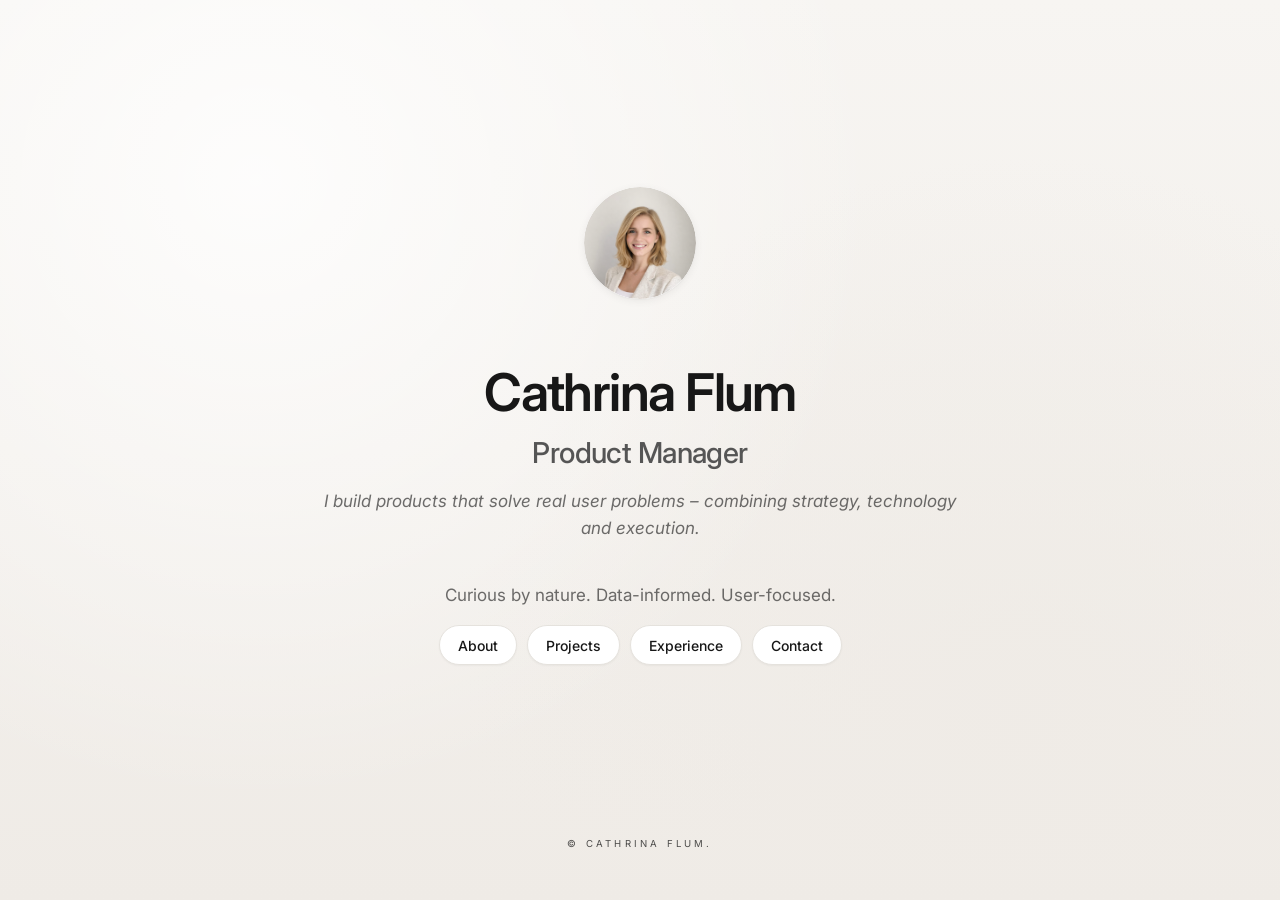
==== commit beffeacf: "Experience Section" ====
--- a/index.html
+++ b/index.html
@@ -29,7 +29,7 @@
 								<h2 class="job-title">Product Manager</h2>
 
 							<p class="tagline">
-								I build digital products that solve real user problems –
+								I build products that solve real user problems –
 								combining strategy, technology and execution.
 							</p>
 
@@ -42,7 +42,7 @@
 							<ul>
 								<li><a href="#intro">About</a></li>
 								<li><a href="#work">Projects</a></li>
-								<li><a href="#about">Experience</a></li>
+								<li><a href="Experience.html">Experience</a></li>
 								<li><a href="#contact">Contact</a></li>
 								<!--<li><a href="#elements">Elements</a></li>-->
 							</ul>
@@ -185,7 +185,7 @@
 			Digitzing the sign up process for activities at Academia Atlantika.
 		</p>
 
-		<a href="#sign-up-web-app" class="project-link">
+		<a href="WebApp.html" class="project-link">
 			View case study <span aria-hidden="true">→</span>
 		</a>
 	</div>
@@ -213,7 +213,7 @@
                         to access, share and use across international teams.
                     </p>
 
-                    <a href="#market-intelligence" class="project-link">
+                    <a href="Market-Intelligence.html" class="project-link">
                         View project <span aria-hidden="true">→</span>
                     </a>
                 </div>
@@ -242,7 +242,7 @@
 			from concept to market.
 		</p>
 
-		<a href="#E-Commerce business" class="project-link">
+		<a href="Amazon-Business.html" class="project-link">
 			View project <span aria-hidden="true">→</span>
 		</a>
 	</div>
@@ -575,7 +575,7 @@
 
 				<!-- Footer -->
 					<footer id="footer">
-						<p class="copyright">&copy; Cathrina Flum. Template: <a href="https://html5up.net">HTML5 UP</a>.</p>
+						<p class="copyright">&copy; Cathrina Flum.</p>
 					</footer>
 
 			</div>
@@ -640,3 +640,5 @@
 
 	</body>
 </html>
+
+
--- a/assets/css/main.css
+++ b/assets/css/main.css
@@ -2110,7 +2110,7 @@
 
 .case-study-header,
 .case-study {
-    width: min(74rem, calc(100% - 3rem));
+    width: min(78rem, calc(100% - 3rem));
     margin-right: auto;
     margin-left: auto;
 }
@@ -2148,8 +2148,10 @@
 ---------------------------------------------------------- */
 
 .case-study-hero {
-    max-width: 58rem;
-    padding: 4rem 0 3rem;
+    position: relative;
+    z-index: 2;
+    max-width: 62rem;
+    padding: 3.25rem 0 2.5rem;
 }
 
 .case-study-eyebrow,
@@ -2166,10 +2168,10 @@
 .case-study-hero h1 {
     margin: 0 0 1.5rem;
     color: #222222;
-    font-size: clamp(3.8rem, 9vw, 7rem);
+    font-size: clamp(4rem, 10vw, 7.6rem);
     font-weight: 600;
     letter-spacing: -0.055em;
-    line-height: 0.95;
+    line-height: 0.92;
     text-transform: none;
 }
 
@@ -2188,7 +2190,7 @@
 
 .case-study-facts {
     display: grid;
-    grid-template-columns: repeat(4, minmax(0, 1fr));
+    grid-template-columns: repeat(2, minmax(0, 1fr));
     gap: 2rem;
     margin-bottom: 3rem;
     padding: 1.5rem 0;
@@ -2224,18 +2226,36 @@
 ---------------------------------------------------------- */
 
 .case-study-cover {
+    position: relative;
+    z-index: 1;
     width: 100%;
-    margin: 0 0 7rem;
+    margin: 0 0 5.75rem;
+}
+
+.case-study-cover::before {
+    content: "";
+    position: absolute;
+    inset: 8% -2% -5%;
+    z-index: -1;
+    border-radius: 2.5rem;
+    background:
+        radial-gradient(
+            circle at 70% 40%,
+            rgba(233, 0, 99, 0.13),
+            transparent 36%
+        ),
+        #f6f3f4;
 }
 
 .case-study-cover img {
     display: block;
     width: 100%;
-    height: auto;
-    max-height: 48rem;
-    border-radius: 1.75rem;
+    min-height: 30rem;
+    max-height: 52rem;
+    border-radius: 2rem;
     object-fit: cover;
     object-position: center;
+    box-shadow: 0 1.5rem 4rem rgba(22, 22, 22, 0.10);
 }
 
 
@@ -2244,10 +2264,70 @@
 ---------------------------------------------------------- */
 
 .case-study-section {
+    position: relative;
     display: grid;
     grid-template-columns: 4rem minmax(0, 1fr);
-    gap: 2.5rem;
-    padding: 0 0 7rem;
+    gap: 2.25rem;
+    margin-bottom: 2rem;
+    padding: 4.75rem 0;
+    scroll-margin-top: 2rem;
+}
+
+.case-study-section.alt {
+    margin-right: calc(50% - 50vw);
+    margin-left: calc(50% - 50vw);
+    padding-right: max(1.5rem, calc((100vw - 78rem) / 2));
+    padding-left: max(1.5rem, calc((100vw - 78rem) / 2));
+    background: #f7f7f5;
+}
+
+.case-study-section.soft-pink {
+    background:
+        linear-gradient(
+            135deg,
+            rgba(233, 0, 99, 0.055),
+            rgba(233, 0, 99, 0.015)
+        ),
+        #faf7f8;
+}
+
+.case-study-section.rounded {
+    margin-right: 0;
+    margin-left: 0;
+    padding: 4.5rem;
+    border-radius: 2rem;
+}
+
+.case-study-section.has-background {
+    overflow: hidden;
+    isolation: isolate;
+}
+
+.case-study-section.has-background::before {
+    content: "";
+    position: absolute;
+    inset: -4rem;
+    z-index: -2;
+    background-image: var(--section-background-image);
+    background-position: center;
+    background-size: cover;
+    opacity: 0.075;
+    filter: blur(2px) saturate(0.65);
+    transform: scale(1.04);
+}
+
+.case-study-section.has-background::after {
+    content: "";
+    position: absolute;
+    inset: 0;
+    z-index: -1;
+    background:
+        linear-gradient(
+            90deg,
+            rgba(255, 255, 255, 0.97) 0%,
+            rgba(255, 255, 255, 0.91) 48%,
+            rgba(255, 255, 255, 0.80) 100%
+        );
 }
 
 .case-study-number {
@@ -2260,8 +2340,10 @@
 }
 
 .case-study-section-content {
+    position: relative;
+    z-index: 1;
     width: 100%;
-    max-width: 64rem;
+    max-width: 68rem;
 }
 
 .case-study-section-content h2 {
@@ -2322,7 +2404,7 @@
 ---------------------------------------------------------- */
 
 .case-study-highlight {
-    max-width: 46rem;
+    max-width: 58rem;
     margin-top: 2.5rem;
     padding: 2rem 2.2rem;
     border-left: 3px solid #e90063;
@@ -2420,7 +2502,7 @@
 
 .prototype-showcase {
     display: grid;
-    grid-template-columns: minmax(15rem, 0.75fr) minmax(28rem, 1.45fr);
+    grid-template-columns: minmax(15rem, 0.65fr) minmax(30rem, 1.65fr);
     gap: 3.5rem;
     align-items: center;
     margin-top: 3rem;
@@ -2578,28 +2660,44 @@
 
 .approach-grid {
     display: grid;
-    grid-template-columns: repeat(3, minmax(0, 1fr));
-    gap: 1.25rem;
-    margin-top: 2.5rem;
+    grid-template-columns: 1fr;
+    gap: 2.75rem;
+    margin-top: 2.75rem;
 }
 
 .approach-card {
+    display: grid;
+    grid-template-columns: minmax(24rem, 1.45fr) minmax(15rem, 0.7fr);
+    align-items: center;
     overflow: hidden;
     border: 1px solid #e5e5e5;
-    border-radius: 1.25rem;
+    border-radius: 1.6rem;
     background: #ffffff;
+    box-shadow: 0 0.8rem 2rem rgba(0, 0, 0, 0.045);
+}
+
+.approach-card:nth-child(even) {
+    grid-template-columns: minmax(15rem, 0.7fr) minmax(24rem, 1.45fr);
+}
+
+.approach-card:nth-child(even) img {
+    order: 2;
+}
+
+.approach-card:nth-child(even) .approach-card-content {
+    order: 1;
 }
 
 .approach-card img {
     display: block;
     width: 100%;
-    aspect-ratio: 4 / 3;
+    min-height: 24rem;
+    height: 100%;
     object-fit: cover;
-    border-bottom: 1px solid #ececec;
 }
 
 .approach-card-content {
-    padding: 1.4rem;
+    padding: clamp(2rem, 4vw, 3.25rem);
 }
 
 .approach-card-content span {
@@ -2767,6 +2865,141 @@
 }
 
 
+
+
+/* ----------------------------------------------------------
+   ADDITIONAL VISUAL LAYOUTS
+---------------------------------------------------------- */
+
+.full-image,
+.case-study-visual {
+    position: relative;
+    width: 100%;
+    margin: 3rem 0 0;
+}
+
+.full-image img,
+.case-study-visual img {
+    display: block;
+    width: 100%;
+    height: auto;
+    max-height: 48rem;
+    border-radius: 1.75rem;
+    object-fit: cover;
+    object-position: center;
+    box-shadow: 0 1rem 2.6rem rgba(22, 22, 22, 0.07);
+}
+
+.full-image.contain img,
+.case-study-visual.contain img {
+    max-height: none;
+    object-fit: contain;
+    background: #ffffff;
+}
+
+.full-image.edge-to-edge,
+.case-study-visual.edge-to-edge {
+    width: min(86rem, calc(100vw - 2rem));
+    margin-left: 50%;
+    transform: translateX(-50%);
+}
+
+.visual-caption {
+    max-width: 44rem;
+    margin: 0.8rem 0 0;
+    color: #888888;
+    font-size: 0.82rem;
+    line-height: 1.55;
+}
+
+.overlap-gallery {
+    position: relative;
+    min-height: 38rem;
+    margin: 3.5rem 0 1rem;
+}
+
+.overlap-gallery img {
+    position: absolute;
+    display: block;
+    width: min(52%, 35rem);
+    height: auto;
+    border: 0.55rem solid #ffffff;
+    border-radius: 1.35rem;
+    object-fit: cover;
+    box-shadow: 0 1.5rem 4rem rgba(22, 22, 22, 0.10);
+    transition:
+        transform 0.3s ease,
+        box-shadow 0.3s ease;
+}
+
+.overlap-gallery img:nth-child(1) {
+    top: 0;
+    left: 0;
+    z-index: 1;
+    transform: rotate(-2deg);
+}
+
+.overlap-gallery img:nth-child(2) {
+    top: 5.5rem;
+    right: 0;
+    z-index: 3;
+    transform: rotate(1.8deg);
+}
+
+.overlap-gallery img:nth-child(3) {
+    bottom: 0;
+    left: 18%;
+    z-index: 2;
+    transform: rotate(-0.8deg);
+}
+
+.split-layout {
+    display: grid;
+    grid-template-columns: minmax(16rem, 0.85fr) minmax(28rem, 1.4fr);
+    gap: 3rem;
+    align-items: center;
+    margin-top: 2.75rem;
+}
+
+.split-layout.reverse {
+    grid-template-columns: minmax(28rem, 1.4fr) minmax(16rem, 0.85fr);
+}
+
+.split-layout.reverse .split-copy {
+    order: 2;
+}
+
+.split-layout.reverse .split-visual {
+    order: 1;
+}
+
+.split-copy h3 {
+    margin: 0 0 0.8rem;
+    color: #222222;
+    font-size: clamp(1.45rem, 2.5vw, 2.1rem);
+    font-weight: 500;
+    letter-spacing: -0.025em;
+    line-height: 1.2;
+    text-transform: none;
+}
+
+.split-copy p {
+    margin: 0;
+    color: #656565;
+    font-size: 1rem;
+    line-height: 1.75;
+}
+
+.split-visual img {
+    display: block;
+    width: 100%;
+    max-height: 36rem;
+    border-radius: 1.5rem;
+    object-fit: cover;
+    box-shadow: 0 1rem 2.6rem rgba(22, 22, 22, 0.07);
+}
+
+
 /* ==========================================================
    TABLET
 ========================================================== */
@@ -2805,6 +3038,67 @@
 ========================================================== */
 
 @media screen and (max-width: 736px) {
+
+    .case-study-section,
+    .case-study-section.alt,
+    .case-study-section.rounded {
+        grid-template-columns: 1fr;
+        gap: 0.9rem;
+        margin-bottom: 0.5rem;
+        padding-top: 3.5rem;
+        padding-bottom: 3.5rem;
+    }
+
+    .case-study-section.rounded {
+        padding-right: 1.25rem;
+        padding-left: 1.25rem;
+        border-radius: 1.25rem;
+    }
+
+    .full-image.edge-to-edge,
+    .case-study-visual.edge-to-edge {
+        width: calc(100vw - 1rem);
+    }
+
+    .overlap-gallery {
+        display: grid;
+        min-height: 0;
+        gap: 1rem;
+    }
+
+    .overlap-gallery img,
+    .overlap-gallery img:nth-child(1),
+    .overlap-gallery img:nth-child(2),
+    .overlap-gallery img:nth-child(3) {
+        position: relative;
+        top: auto;
+        right: auto;
+        bottom: auto;
+        left: auto;
+        width: 100%;
+        transform: none;
+    }
+
+    .split-layout,
+    .split-layout.reverse {
+        grid-template-columns: 1fr;
+    }
+
+    .split-layout.reverse .split-copy,
+    .split-layout.reverse .split-visual {
+        order: initial;
+    }
+
+    .approach-card,
+    .approach-card:nth-child(even) {
+        grid-template-columns: 1fr;
+    }
+
+    .approach-card:nth-child(even) img,
+    .approach-card:nth-child(even) .approach-card-content {
+        order: initial;
+    }
+
 
     .case-study-header,
     .case-study {
@@ -2950,4 +3244,3787 @@
     .case-study-next a:hover {
         transform: none;
     }
+/* highlight a specific part of the text */
+}
+.highlight {
+    position: relative;
+    display: inline-block;
+}
+
+.highlight::after {
+    content: "";
+    position: absolute;
+    left: 0;
+    bottom: .08em;
+    width: 100%;
+    height: .35em;
+    background: rgba(233,0,99,.15);
+    z-index: -1;
+    border-radius: 4px;
+}
+/*Web App project use case */
+/* ==========================================================
+   ACTIVITY SIGN-UP CASE STUDY
+========================================================== */
+
+
+/* ----------------------------------------------------------
+   PAGE BASICS
+---------------------------------------------------------- */
+
+body.activity-case-page {
+    --activity-blue: #123787;
+    --activity-blue-light: #23499a;
+    --activity-blue-dark: #0b286d;
+    --activity-yellow: #fdc400;
+    --activity-yellow-soft: #fff4bf;
+    --activity-green: #19aa67;
+    --activity-text: #242424;
+    --activity-muted: #626262;
+    --activity-line: #e3e7f0;
+    --activity-background: #f5f7fb;
+
+    background: #ffffff;
+    color: var(--activity-text);
+}
+
+.activity-case-page *,
+.activity-case-page *::before,
+.activity-case-page *::after {
+    box-sizing: border-box;
+}
+
+.activity-case-header,
+.activity-case {
+    width: min(74rem, calc(100% - 3rem));
+    margin-right: auto;
+    margin-left: auto;
+}
+
+
+/* ----------------------------------------------------------
+   BACK LINK
+---------------------------------------------------------- */
+
+.activity-case-header {
+    padding: 2rem 0;
+}
+
+.activity-case-back {
+    display: inline-flex;
+    align-items: center;
+    border: 0;
+    color: #777777;
+    font-size: 0.9rem;
+    font-weight: 400;
+    letter-spacing: 0;
+    text-decoration: none;
+    text-transform: none;
+    transition:
+        color 0.2s ease,
+        transform 0.2s ease;
+}
+
+.activity-case-back:hover {
+    color: var(--activity-blue);
+    transform: translateX(-0.2rem);
+}
+
+
+/* ----------------------------------------------------------
+   HERO
+---------------------------------------------------------- */
+
+.activity-hero {
+    max-width: 62rem;
+    padding: 3.5rem 0 2.75rem;
+}
+
+.activity-eyebrow,
+.activity-label {
+    margin: 0 0 1rem;
+    color: var(--activity-blue);
+    font-size: 0.72rem;
+    font-weight: 700;
+    letter-spacing: 0.13em;
+    line-height: 1.4;
+    text-transform: uppercase;
+}
+
+.activity-hero h1 {
+    max-width: 60rem;
+    margin: 0 0 1.5rem;
+    color: var(--activity-text);
+    font-size: clamp(3.8rem, 9vw, 7rem);
+    font-weight: 600;
+    letter-spacing: -0.055em;
+    line-height: 0.95;
+    text-transform: none;
+}
+
+.activity-hero h1 span {
+    position: relative;
+    z-index: 1;
+    display: inline-block;
+}
+
+.activity-hero h1 span::after {
+    content: "";
+    position: absolute;
+    right: -0.04em;
+    bottom: 0.06em;
+    left: -0.04em;
+    z-index: -1;
+    height: 0.25em;
+    border-radius: 0.2em;
+    background: var(--activity-yellow);
+    opacity: 0.75;
+}
+
+.activity-lead {
+    max-width: 50rem;
+    margin: 0;
+    color: var(--activity-muted);
+    font-size: clamp(1.15rem, 2.2vw, 1.5rem);
+    line-height: 1.65;
+}
+
+
+/* ----------------------------------------------------------
+   PROJECT FACTS
+---------------------------------------------------------- */
+
+.activity-facts {
+    display: grid;
+    grid-template-columns: repeat(4, minmax(0, 1fr));
+    gap: 2rem;
+    margin-bottom: 2.5rem;
+    padding: 1.5rem 0;
+    border-top: 1px solid var(--activity-line);
+    border-bottom: 1px solid var(--activity-line);
+}
+
+.activity-fact {
+    display: flex;
+    flex-direction: column;
+    gap: 0.4rem;
+}
+
+.activity-fact span {
+    color: #919191;
+    font-size: 0.68rem;
+    font-weight: 700;
+    letter-spacing: 0.1em;
+    line-height: 1.4;
+    text-transform: uppercase;
+}
+
+.activity-fact strong {
+    color: var(--activity-text);
+    font-size: 0.98rem;
+    font-weight: 500;
+    line-height: 1.5;
+}
+
+
+/* ----------------------------------------------------------
+   HERO IMAGE
+---------------------------------------------------------- */
+
+.activity-cover {
+    position: relative;
+    width: 100%;
+    margin: 0 0 5rem;
+}
+
+.activity-cover::before {
+    content: "";
+    position: absolute;
+    inset: 8% -1.5% -5%;
+    z-index: -1;
+    border-radius: 2.25rem;
+    background:
+        radial-gradient(
+            circle at 80% 55%,
+            rgba(253, 196, 0, 0.2),
+            transparent 30%
+        ),
+        rgba(18, 55, 135, 0.08);
+}
+
+.activity-cover img {
+    display: block;
+    width: 100%;
+    height: auto;
+    border: 1px solid rgba(18, 55, 135, 0.08);
+    border-radius: 1.75rem;
+    object-fit: cover;
+    box-shadow: 0 1.5rem 4rem rgba(18, 55, 135, 0.14);
+}
+
+
+/* ----------------------------------------------------------
+   GENERAL SECTIONS
+---------------------------------------------------------- */
+
+.activity-section {
+    position: relative;
+    display: grid;
+    grid-template-columns: 4rem minmax(0, 1fr);
+    gap: 2.25rem;
+    padding: 4.5rem 0;
+}
+
+.activity-section-number {
+    padding-top: 0.4rem;
+    color: #a4abc0;
+    font-size: 0.8rem;
+    font-weight: 700;
+    letter-spacing: 0.08em;
+    line-height: 1.4;
+}
+
+.activity-section-content {
+    width: 100%;
+    max-width: 66rem;
+}
+
+.activity-section-content h2,
+.activity-reflection h2 {
+    max-width: 54rem;
+    margin: 0 0 1.5rem;
+    color: var(--activity-text);
+    font-size: clamp(2rem, 4vw, 3.4rem);
+    font-weight: 500;
+    letter-spacing: -0.04em;
+    line-height: 1.13;
+    text-transform: none;
+}
+
+.activity-section-content > p:not(.activity-label) {
+    max-width: 47rem;
+    margin: 0 0 1.25rem;
+    color: var(--activity-muted);
+    font-size: 1.05rem;
+    line-height: 1.78;
+}
+
+.activity-highlight {
+    position: relative;
+    z-index: 1;
+    display: inline;
+}
+
+.activity-highlight::after {
+    content: "";
+    position: absolute;
+    right: -0.04em;
+    bottom: 0.05em;
+    left: -0.04em;
+    z-index: -1;
+    height: 0.3em;
+    border-radius: 0.15em;
+    background: var(--activity-yellow);
+    opacity: 0.55;
+}
+
+
+/* ----------------------------------------------------------
+   ALTERNATIVE BACKGROUND SECTION
+---------------------------------------------------------- */
+
+.activity-section-alt {
+    margin-right: calc(50% - 50vw);
+    margin-left: calc(50% - 50vw);
+    padding-right: max(1.5rem, calc((100vw - 74rem) / 2));
+    padding-left: max(1.5rem, calc((100vw - 74rem) / 2));
+    background: var(--activity-background);
+}
+
+
+/* ----------------------------------------------------------
+   BEFORE FLOW
+---------------------------------------------------------- */
+
+.activity-before-flow {
+    display: grid;
+    grid-template-columns: repeat(5, minmax(0, 1fr));
+    gap: 0.85rem;
+    margin-top: 2.5rem;
+}
+
+.activity-before-step {
+    position: relative;
+    min-height: 13rem;
+    padding: 1.4rem;
+    border: 1px solid var(--activity-line);
+    border-radius: 1.1rem;
+    background: #ffffff;
+}
+
+.activity-before-step:not(:last-child)::after {
+    content: "→";
+    position: absolute;
+    top: 50%;
+    right: -0.75rem;
+    z-index: 2;
+    display: flex;
+    align-items: center;
+    justify-content: center;
+    width: 1.5rem;
+    height: 1.5rem;
+    border-radius: 50%;
+    background: var(--activity-background);
+    color: var(--activity-blue);
+    font-size: 0.9rem;
+    transform: translateY(-50%);
+}
+
+.activity-before-step > span {
+    display: block;
+    margin-bottom: 1.25rem;
+    color: var(--activity-blue);
+    font-size: 0.72rem;
+    font-weight: 700;
+    letter-spacing: 0.08em;
+}
+
+.activity-before-step h3 {
+    margin: 0 0 0.6rem;
+    color: var(--activity-text);
+    font-size: 1rem;
+    font-weight: 600;
+    line-height: 1.4;
+    text-transform: none;
+}
+
+.activity-before-step p {
+    margin: 0;
+    color: #707070;
+    font-size: 0.86rem;
+    line-height: 1.6;
+}
+
+
+/* ----------------------------------------------------------
+   INITIATIVE
+---------------------------------------------------------- */
+
+.activity-initiative-section {
+    padding-top: 5.5rem;
+    padding-bottom: 5.5rem;
+}
+
+.activity-initiative-card {
+    display: grid;
+    grid-template-columns: minmax(20rem, 1.2fr) minmax(17rem, 0.8fr);
+    gap: 2.5rem;
+    align-items: stretch;
+    margin-top: 2.5rem;
+}
+
+.activity-initiative-copy {
+    padding: 2.25rem;
+    border: 1px solid var(--activity-line);
+    border-radius: 1.4rem;
+    background: #ffffff;
+}
+
+.activity-initiative-copy p {
+    margin: 0 0 1rem;
+    color: var(--activity-muted);
+    font-size: 1rem;
+    line-height: 1.75;
+}
+
+.activity-initiative-copy p:last-child {
+    margin-bottom: 0;
+}
+
+.activity-initiative-quote {
+    display: flex;
+    align-items: center;
+    padding: 2.25rem;
+    border-radius: 1.4rem;
+    background:
+        radial-gradient(
+            circle at 90% 10%,
+            rgba(253, 196, 0, 0.22),
+            transparent 35%
+        ),
+        var(--activity-blue);
+}
+
+.activity-initiative-quote blockquote {
+    margin: 0;
+    color: #ffffff;
+    font-size: 1.15rem;
+    font-style: normal;
+    font-weight: 500;
+    line-height: 1.65;
+}
+
+
+/* ----------------------------------------------------------
+   BLUE SOLUTION SECTION
+---------------------------------------------------------- */
+
+.activity-section-blue {
+    margin-right: calc(50% - 50vw);
+    margin-left: calc(50% - 50vw);
+    padding-right: max(1.5rem, calc((100vw - 74rem) / 2));
+    padding-left: max(1.5rem, calc((100vw - 74rem) / 2));
+    background:
+        radial-gradient(
+            circle at 92% 20%,
+            rgba(253, 196, 0, 0.16),
+            transparent 28%
+        ),
+        linear-gradient(
+            135deg,
+            var(--activity-blue-dark),
+            var(--activity-blue-light)
+        );
+}
+
+.activity-section-blue .activity-section-number {
+    color: rgba(255, 255, 255, 0.45);
+}
+
+.activity-section-blue .activity-label {
+    color: var(--activity-yellow);
+}
+
+.activity-section-blue .activity-section-content h2 {
+    color: #ffffff;
+}
+
+.activity-section-blue .activity-section-content > p:not(.activity-label) {
+    color: rgba(255, 255, 255, 0.74);
+}
+
+.activity-solution-grid {
+    display: grid;
+    grid-template-columns: repeat(3, minmax(0, 1fr));
+    gap: 1rem;
+    margin-top: 2.5rem;
+}
+
+.activity-solution-card {
+    min-height: 13.5rem;
+    padding: 1.6rem;
+    border: 1px solid rgba(255, 255, 255, 0.14);
+    border-radius: 1.2rem;
+    background: rgba(255, 255, 255, 0.09);
+    backdrop-filter: blur(0.5rem);
+    transition:
+        transform 0.25s ease,
+        background-color 0.25s ease;
+}
+
+.activity-solution-card:hover {
+    background: rgba(255, 255, 255, 0.14);
+    transform: translateY(-0.25rem);
+}
+
+.activity-solution-icon {
+    display: flex;
+    align-items: center;
+    justify-content: center;
+    width: 2.8rem;
+    height: 2.8rem;
+    margin-bottom: 1.25rem;
+    border-radius: 50%;
+    background: var(--activity-yellow);
+    color: var(--activity-blue-dark);
+    font-size: 0.78rem;
+    font-weight: 700;
+}
+
+.activity-solution-card h3 {
+    margin: 0 0 0.65rem;
+    color: #ffffff;
+    font-size: 1.05rem;
+    font-weight: 600;
+    line-height: 1.4;
+    text-transform: none;
+}
+
+.activity-solution-card p {
+    margin: 0;
+    color: rgba(255, 255, 255, 0.7);
+    font-size: 0.9rem;
+    line-height: 1.65;
+}
+
+
+/* ----------------------------------------------------------
+   NEW FLOW
+---------------------------------------------------------- */
+
+.activity-new-flow {
+    max-width: 54rem;
+    margin-top: 2.75rem;
+}
+
+.activity-flow-step {
+    display: grid;
+    grid-template-columns: 3.5rem minmax(0, 1fr);
+    gap: 1.25rem;
+    align-items: start;
+    padding: 1.4rem 1.5rem;
+    border: 1px solid var(--activity-line);
+    border-radius: 1.15rem;
+    background: #ffffff;
+    box-shadow: 0 0.8rem 2rem rgba(18, 55, 135, 0.045);
+}
+
+.activity-flow-number {
+    display: flex;
+    align-items: center;
+    justify-content: center;
+    width: 3.5rem;
+    height: 3.5rem;
+    border-radius: 50%;
+    background: var(--activity-yellow-soft);
+    color: var(--activity-blue);
+    font-size: 0.82rem;
+    font-weight: 700;
+}
+
+.activity-flow-step h3 {
+    margin: 0 0 0.35rem;
+    color: var(--activity-text);
+    font-size: 1.05rem;
+    font-weight: 600;
+    line-height: 1.4;
+    text-transform: none;
+}
+
+.activity-flow-step p {
+    margin: 0;
+    color: var(--activity-muted);
+    font-size: 0.92rem;
+    line-height: 1.6;
+}
+
+.activity-flow-arrow {
+    width: 3.5rem;
+    padding: 0.55rem 0;
+    color: var(--activity-blue);
+    font-size: 1.25rem;
+    font-weight: 700;
+    text-align: center;
+}
+
+
+/* ----------------------------------------------------------
+   IMPACT
+---------------------------------------------------------- */
+
+.activity-impact-section {
+    padding-bottom: 5.5rem;
+}
+
+.activity-impact-grid {
+    display: grid;
+    grid-template-columns: repeat(4, minmax(0, 1fr));
+    gap: 1rem;
+    margin-top: 2.5rem;
+}
+
+.activity-impact-grid article {
+    min-height: 10rem;
+    padding: 1.5rem;
+    border-top: 3px solid var(--activity-yellow);
+    border-radius: 0 0 1rem 1rem;
+    background: var(--activity-background);
+}
+
+.activity-impact-grid strong {
+    display: block;
+    margin-bottom: 0.6rem;
+    color: var(--activity-blue);
+    font-size: 1.45rem;
+    font-weight: 600;
+    line-height: 1.25;
+}
+
+.activity-impact-grid span {
+    color: var(--activity-muted);
+    font-size: 0.9rem;
+    line-height: 1.6;
+}
+
+
+/* ----------------------------------------------------------
+   REFLECTION
+---------------------------------------------------------- */
+
+.activity-reflection {
+    position: relative;
+    overflow: hidden;
+    max-width: 64rem;
+    margin: 2rem 0 5rem 6.25rem;
+    padding: 4rem;
+    border-radius: 1.75rem;
+    background:
+        radial-gradient(
+            circle at 85% 15%,
+            rgba(253, 196, 0, 0.23),
+            transparent 30%
+        ),
+        var(--activity-blue-dark);
+    box-shadow: 0 1.5rem 4rem rgba(18, 55, 135, 0.16);
+}
+
+.activity-reflection .activity-label {
+    color: var(--activity-yellow);
+}
+
+.activity-reflection h2 {
+    color: #ffffff;
+}
+
+.activity-reflection > p:not(.activity-label) {
+    max-width: 47rem;
+    margin: 0;
+    color: rgba(255, 255, 255, 0.72);
+    font-size: 1.05rem;
+    line-height: 1.8;
+}
+
+
+/* ----------------------------------------------------------
+   NEXT PROJECT
+---------------------------------------------------------- */
+
+.activity-next-project {
+    display: flex;
+    flex-direction: column;
+    align-items: flex-start;
+    gap: 0.55rem;
+    padding: 3.5rem 0 6rem;
+    border-top: 1px solid var(--activity-line);
+}
+
+.activity-next-project span {
+    color: #999999;
+    font-size: 0.72rem;
+    font-weight: 700;
+    letter-spacing: 0.1em;
+    text-transform: uppercase;
+}
+
+.activity-next-project a {
+    border: 0;
+    color: var(--activity-text);
+    font-size: clamp(1.7rem, 4vw, 2.7rem);
+    font-weight: 500;
+    letter-spacing: -0.025em;
+    line-height: 1.25;
+    text-decoration: none;
+    text-transform: none;
+    transition:
+        color 0.2s ease,
+        transform 0.2s ease;
+}
+
+.activity-next-project a:hover {
+    color: var(--activity-blue);
+    transform: translateX(0.3rem);
+}
+
+
+/* ==========================================================
+   TABLET
+========================================================== */
+
+@media screen and (max-width: 980px) {
+
+    .activity-facts {
+        grid-template-columns: repeat(2, minmax(0, 1fr));
+    }
+
+    .activity-before-flow {
+        grid-template-columns: repeat(2, minmax(0, 1fr));
+    }
+
+    .activity-before-step:not(:last-child)::after {
+        display: none;
+    }
+
+    .activity-solution-grid {
+        grid-template-columns: repeat(2, minmax(0, 1fr));
+    }
+
+    .activity-impact-grid {
+        grid-template-columns: repeat(2, minmax(0, 1fr));
+    }
+
+    .activity-initiative-card {
+        grid-template-columns: 1fr;
+    }
+
+    .activity-reflection {
+        margin-left: 0;
+    }
+}
+
+
+/* ==========================================================
+   MOBILE
+========================================================== */
+
+@media screen and (max-width: 736px) {
+
+    .activity-case-header,
+    .activity-case {
+        width: min(100% - 2rem, 74rem);
+    }
+
+    .activity-case-header {
+        padding: 1.25rem 0;
+    }
+
+    .activity-hero {
+        padding: 2.5rem 0 2rem;
+    }
+
+    .activity-hero h1 {
+        font-size: clamp(3rem, 17vw, 5rem);
+    }
+
+    .activity-lead {
+        font-size: 1.08rem;
+    }
+
+    .activity-facts {
+        gap: 1.5rem 1rem;
+        margin-bottom: 2rem;
+    }
+
+    .activity-cover {
+        margin-bottom: 3rem;
+    }
+
+    .activity-cover img {
+        border-radius: 1.1rem;
+    }
+
+    .activity-section,
+    .activity-section-alt,
+    .activity-section-blue {
+        grid-template-columns: 1fr;
+        gap: 1rem;
+        padding-top: 3.5rem;
+        padding-bottom: 3.5rem;
+    }
+
+    .activity-section-number {
+        padding: 0;
+    }
+
+    .activity-section-content h2,
+    .activity-reflection h2 {
+        font-size: 2rem;
+    }
+
+    .activity-before-flow,
+    .activity-solution-grid,
+    .activity-impact-grid {
+        grid-template-columns: 1fr;
+    }
+
+    .activity-before-step {
+        min-height: 0;
+    }
+
+    .activity-initiative-section {
+        padding-top: 3.5rem;
+        padding-bottom: 3.5rem;
+    }
+
+    .activity-initiative-copy,
+    .activity-initiative-quote {
+        padding: 1.5rem;
+    }
+
+    .activity-flow-step {
+        grid-template-columns: 2.8rem minmax(0, 1fr);
+        padding: 1.2rem;
+    }
+
+    .activity-flow-number {
+        width: 2.8rem;
+        height: 2.8rem;
+    }
+
+    .activity-flow-arrow {
+        width: 2.8rem;
+    }
+
+    .activity-reflection {
+        margin-bottom: 4rem;
+        padding: 2.25rem 1.5rem;
+        border-radius: 1.25rem;
+    }
+
+    .activity-next-project {
+        padding-bottom: 4rem;
+    }
+}
+
+
+/* ==========================================================
+   VERY SMALL SCREENS
+========================================================== */
+
+@media screen and (max-width: 480px) {
+
+    .activity-facts {
+        grid-template-columns: 1fr;
+    }
+
+    .activity-hero h1 {
+        font-size: 3.2rem;
+    }
+}
+
+
+/* ==========================================================
+   REDUCED MOTION
+========================================================== */
+
+@media (prefers-reduced-motion: reduce) {
+
+    .activity-case-back,
+    .activity-solution-card,
+    .activity-next-project a {
+        transition: none;
+    }
+
+    .activity-case-back:hover,
+    .activity-solution-card:hover,
+    .activity-next-project a:hover {
+        transform: none;
+    }
+}
+/* ==========================================================
+   MARKET INTELLIGENCE PLATFORM CASE STUDY
+========================================================== */
+
+
+/* ----------------------------------------------------------
+   PAGE BASICS
+---------------------------------------------------------- */
+
+body.market-case-page {
+    --market-cream: #fbf5ec;
+    --market-cream-dark: #f0d7b5;
+    --market-beige: #d7b88e;
+    --market-brown: #8f7558;
+    --market-dark: #2f2d2a;
+    --market-text: #302f2d;
+    --market-muted: #6c6862;
+    --market-line: #e4d8c9;
+    --market-white: #ffffff;
+
+    background: #ffffff;
+    color: var(--market-text);
+}
+
+.market-case-page *,
+.market-case-page *::before,
+.market-case-page *::after {
+    box-sizing: border-box;
+}
+
+.market-case-header,
+.market-case {
+    width: min(76rem, calc(100% - 3rem));
+    margin-right: auto;
+    margin-left: auto;
+}
+
+
+/* ----------------------------------------------------------
+   BACK LINK
+---------------------------------------------------------- */
+
+.market-case-header {
+    padding: 2rem 0;
+}
+
+.market-case-back {
+    display: inline-flex;
+    align-items: center;
+    border: 0;
+    color: #78736d;
+    font-size: 0.9rem;
+    font-weight: 400;
+    letter-spacing: 0;
+    text-decoration: none;
+    text-transform: none;
+    transition:
+        color 0.2s ease,
+        transform 0.2s ease;
+}
+
+.market-case-back:hover {
+    color: var(--market-dark);
+    transform: translateX(-0.2rem);
+}
+
+
+/* ----------------------------------------------------------
+   HERO
+---------------------------------------------------------- */
+
+.market-hero {
+    max-width: 66rem;
+    padding: 3.5rem 0 2.75rem;
+}
+
+.market-eyebrow,
+.market-label {
+    margin: 0 0 1rem;
+    color: var(--market-brown);
+    font-size: 0.72rem;
+    font-weight: 700;
+    letter-spacing: 0.13em;
+    line-height: 1.4;
+    text-transform: uppercase;
+}
+
+.market-hero h1 {
+    max-width: 64rem;
+    margin: 0 0 1.5rem;
+    color: var(--market-dark);
+    font-size: clamp(3.8rem, 9vw, 7rem);
+    font-weight: 600;
+    letter-spacing: -0.055em;
+    line-height: 0.95;
+    text-transform: none;
+}
+
+.market-hero h1 span {
+    position: relative;
+    z-index: 1;
+    display: inline-block;
+}
+
+.market-hero h1 span::after {
+    content: "";
+    position: absolute;
+    right: -0.04em;
+    bottom: 0.06em;
+    left: -0.04em;
+    z-index: -1;
+    height: 0.27em;
+    border-radius: 0.15em;
+    background: var(--market-cream-dark);
+}
+
+.market-lead {
+    max-width: 52rem;
+    margin: 0;
+    color: var(--market-muted);
+    font-size: clamp(1.15rem, 2.2vw, 1.5rem);
+    line-height: 1.65;
+}
+
+
+/* ----------------------------------------------------------
+   PROJECT FACTS
+---------------------------------------------------------- */
+
+.market-facts {
+    display: grid;
+    grid-template-columns: repeat(4, minmax(0, 1fr));
+    gap: 2rem;
+    margin-bottom: 2.5rem;
+    padding: 1.5rem 0;
+    border-top: 1px solid var(--market-line);
+    border-bottom: 1px solid var(--market-line);
+}
+
+.market-fact {
+    display: flex;
+    flex-direction: column;
+    gap: 0.4rem;
+}
+
+.market-fact span {
+    color: #9b948c;
+    font-size: 0.68rem;
+    font-weight: 700;
+    letter-spacing: 0.1em;
+    line-height: 1.4;
+    text-transform: uppercase;
+}
+
+.market-fact strong {
+    color: var(--market-dark);
+    font-size: 0.98rem;
+    font-weight: 500;
+    line-height: 1.5;
+}
+
+
+/* ----------------------------------------------------------
+   COVER IMAGE
+---------------------------------------------------------- */
+
+.market-cover {
+    position: relative;
+    width: 100%;
+    margin: 0 0 5rem;
+}
+
+.market-cover::before {
+    content: "";
+    position: absolute;
+    inset: 7% -1.5% -5%;
+    z-index: -1;
+    border-radius: 2.4rem;
+    background:
+        radial-gradient(
+            circle at 70% 40%,
+            rgba(143, 117, 88, 0.14),
+            transparent 34%
+        ),
+        var(--market-cream);
+}
+
+.market-cover img {
+    display: block;
+    width: 100%;
+    height: auto;
+    border: 1px solid rgba(143, 117, 88, 0.1);
+    border-radius: 1.8rem;
+    object-fit: cover;
+    box-shadow: 0 1.6rem 4rem rgba(79, 62, 43, 0.14);
+}
+
+
+/* ----------------------------------------------------------
+   GENERAL SECTIONS
+---------------------------------------------------------- */
+
+.market-section {
+    position: relative;
+    display: grid;
+    grid-template-columns: 4rem minmax(0, 1fr);
+    gap: 2.25rem;
+    padding: 4.75rem 0;
+}
+
+.market-section-number {
+    padding-top: 0.4rem;
+    color: #aaa198;
+    font-size: 0.8rem;
+    font-weight: 700;
+    letter-spacing: 0.08em;
+    line-height: 1.4;
+}
+
+.market-section-content {
+    width: 100%;
+    max-width: 68rem;
+}
+
+.market-section-content h2,
+.market-comparison-heading h2,
+.market-reflection h2 {
+    max-width: 56rem;
+    margin: 0 0 1.5rem;
+    color: var(--market-dark);
+    font-size: clamp(2rem, 4vw, 3.45rem);
+    font-weight: 500;
+    letter-spacing: -0.04em;
+    line-height: 1.13;
+    text-transform: none;
+}
+
+.market-section-content > p:not(.market-label) {
+    max-width: 48rem;
+    margin: 0 0 1.25rem;
+    color: var(--market-muted);
+    font-size: 1.05rem;
+    line-height: 1.78;
+}
+
+.market-highlight {
+    position: relative;
+    z-index: 1;
+    display: inline;
+}
+
+.market-highlight::after {
+    content: "";
+    position: absolute;
+    right: -0.04em;
+    bottom: 0.05em;
+    left: -0.04em;
+    z-index: -1;
+    height: 0.28em;
+    border-radius: 0.15em;
+    background: var(--market-cream-dark);
+}
+
+
+/* ----------------------------------------------------------
+   ALTERNATIVE SECTION
+---------------------------------------------------------- */
+
+.market-section-alt {
+    margin-right: calc(50% - 50vw);
+    margin-left: calc(50% - 50vw);
+    padding-right: max(1.5rem, calc((100vw - 76rem) / 2));
+    padding-left: max(1.5rem, calc((100vw - 76rem) / 2));
+    background: var(--market-cream);
+}
+
+
+/* ----------------------------------------------------------
+   DISCOVERY INSIGHT
+---------------------------------------------------------- */
+
+.market-insight-card {
+    max-width: 50rem;
+    margin-top: 2.5rem;
+    padding: 2.25rem;
+    border-left: 4px solid var(--market-brown);
+    border-radius: 0 1.25rem 1.25rem 0;
+    background: #ffffff;
+    box-shadow: 0 1rem 2.8rem rgba(79, 62, 43, 0.07);
+}
+
+.market-insight-card p {
+    margin: 0;
+    color: var(--market-dark);
+    font-size: 1.18rem;
+    font-style: italic;
+    line-height: 1.72;
+}
+
+
+/* ----------------------------------------------------------
+   SOLUTION
+---------------------------------------------------------- */
+
+.market-solution-grid {
+    display: grid;
+    grid-template-columns: repeat(3, minmax(0, 1fr));
+    gap: 1.25rem;
+    margin-top: 2.75rem;
+}
+
+.market-solution-card {
+    min-height: 16rem;
+    padding: 1.75rem;
+    border: 1px solid var(--market-line);
+    border-radius: 1.3rem;
+    background:
+        linear-gradient(
+            145deg,
+            #ffffff,
+            #fcf8f2
+        );
+    transition:
+        transform 0.25s ease,
+        box-shadow 0.25s ease;
+}
+
+.market-solution-card:hover {
+    transform: translateY(-0.3rem);
+    box-shadow: 0 1.2rem 3rem rgba(79, 62, 43, 0.09);
+}
+
+.market-card-number {
+    display: flex;
+    align-items: center;
+    justify-content: center;
+    width: 2.8rem;
+    height: 2.8rem;
+    margin-bottom: 1.4rem;
+    border-radius: 50%;
+    background: var(--market-cream-dark);
+    color: var(--market-dark);
+    font-size: 0.78rem;
+    font-weight: 700;
+}
+
+.market-solution-card h3 {
+    margin: 0 0 0.7rem;
+    color: var(--market-dark);
+    font-size: 1.1rem;
+    font-weight: 600;
+    line-height: 1.4;
+    text-transform: none;
+}
+
+.market-solution-card p {
+    margin: 0;
+    color: var(--market-muted);
+    font-size: 0.93rem;
+    line-height: 1.7;
+}
+
+
+/* ----------------------------------------------------------
+   BEFORE / AFTER
+---------------------------------------------------------- */
+
+.market-comparison-section {
+    margin-right: calc(50% - 50vw);
+    margin-left: calc(50% - 50vw);
+    padding:
+        5rem
+        max(1.5rem, calc((100vw - 76rem) / 2));
+    background: #f6eee3;
+}
+
+.market-comparison-heading {
+    max-width: 62rem;
+    margin-bottom: 3rem;
+}
+
+.market-comparison-heading h2 span {
+    display: block;
+    color: var(--market-brown);
+}
+
+.market-comparison-grid {
+    display: grid;
+    grid-template-columns: repeat(2, minmax(0, 1fr));
+    overflow: hidden;
+    border: 1px solid rgba(143, 117, 88, 0.2);
+    border-radius: 1.8rem;
+    background: #ffffff;
+    box-shadow: 0 1.5rem 4rem rgba(79, 62, 43, 0.1);
+}
+
+.market-comparison-column {
+    position: relative;
+    padding: clamp(2rem, 4vw, 3.25rem);
+}
+
+.market-comparison-column:first-child {
+    border-right: 1px solid rgba(143, 117, 88, 0.2);
+}
+
+.market-before {
+    background:
+        linear-gradient(
+            150deg,
+            #f7f5f2,
+            #ede9e4
+        );
+}
+
+.market-after {
+    background:
+        radial-gradient(
+            circle at 90% 10%,
+            rgba(240, 215, 181, 0.55),
+            transparent 34%
+        ),
+        #ffffff;
+}
+
+.market-comparison-label {
+    display: inline-flex;
+    align-items: center;
+    justify-content: center;
+    margin-bottom: 1.5rem;
+    padding: 0.5rem 0.85rem;
+    border-radius: 999px;
+    background: var(--market-dark);
+    color: #ffffff;
+    font-size: 0.68rem;
+    font-weight: 700;
+    letter-spacing: 0.1em;
+    line-height: 1;
+    text-transform: uppercase;
+}
+
+.market-after .market-comparison-label {
+    background: var(--market-cream-dark);
+    color: var(--market-dark);
+}
+
+.market-comparison-column > h3 {
+    max-width: 28rem;
+    margin: 0 0 2rem;
+    color: var(--market-dark);
+    font-size: clamp(1.5rem, 2.6vw, 2.15rem);
+    font-weight: 500;
+    letter-spacing: -0.03em;
+    line-height: 1.2;
+    text-transform: none;
+}
+
+.market-comparison-flow {
+    display: flex;
+    flex-direction: column;
+}
+
+.market-comparison-step {
+    display: grid;
+    grid-template-columns: 3rem minmax(0, 1fr);
+    gap: 1rem;
+    align-items: start;
+    padding: 1rem;
+    border: 1px solid rgba(143, 117, 88, 0.14);
+    border-radius: 1rem;
+    background: rgba(255, 255, 255, 0.72);
+}
+
+.market-after .market-comparison-step {
+    background: rgba(251, 245, 236, 0.75);
+}
+
+.market-step-icon {
+    display: flex;
+    align-items: center;
+    justify-content: center;
+    width: 3rem;
+    height: 3rem;
+    border-radius: 50%;
+    background: #ded9d2;
+    color: var(--market-dark);
+    font-size: 0.78rem;
+    font-weight: 700;
+}
+
+.market-after .market-step-icon {
+    background: var(--market-cream-dark);
+}
+
+.market-comparison-step strong {
+    display: block;
+    margin-bottom: 0.3rem;
+    color: var(--market-dark);
+    font-size: 0.98rem;
+    font-weight: 600;
+    line-height: 1.4;
+}
+
+.market-comparison-step p {
+    margin: 0;
+    color: var(--market-muted);
+    font-size: 0.88rem;
+    line-height: 1.6;
+}
+
+.market-comparison-arrow {
+    width: 3rem;
+    padding: 0.45rem 0;
+    color: var(--market-brown);
+    font-size: 1rem;
+    font-weight: 700;
+    text-align: center;
+}
+
+
+/* ----------------------------------------------------------
+   CONCEPT TO ADOPTION
+---------------------------------------------------------- */
+
+.market-section-dark {
+    margin-right: calc(50% - 50vw);
+    margin-left: calc(50% - 50vw);
+    padding-right: max(1.5rem, calc((100vw - 76rem) / 2));
+    padding-left: max(1.5rem, calc((100vw - 76rem) / 2));
+    background:
+        radial-gradient(
+            circle at 88% 14%,
+            rgba(240, 215, 181, 0.18),
+            transparent 30%
+        ),
+        var(--market-dark);
+}
+
+.market-section-dark .market-section-number {
+    color: rgba(255, 255, 255, 0.38);
+}
+
+.market-section-dark .market-label {
+    color: var(--market-cream-dark);
+}
+
+.market-section-dark .market-section-content h2 {
+    color: #ffffff;
+}
+
+.market-section-dark .market-section-content > p:not(.market-label) {
+    color: rgba(255, 255, 255, 0.7);
+}
+
+.market-process {
+    display: grid;
+    grid-template-columns: repeat(5, minmax(0, 1fr));
+    gap: 1rem;
+    margin-top: 2.75rem;
+}
+
+.market-process article {
+    min-height: 14rem;
+    padding: 1.5rem;
+    border: 1px solid rgba(255, 255, 255, 0.12);
+    border-radius: 1.1rem;
+    background: rgba(255, 255, 255, 0.06);
+}
+
+.market-process article > span {
+    display: block;
+    margin-bottom: 1.25rem;
+    color: var(--market-cream-dark);
+    font-size: 0.72rem;
+    font-weight: 700;
+    letter-spacing: 0.08em;
+}
+
+.market-process h3 {
+    margin: 0 0 0.65rem;
+    color: #ffffff;
+    font-size: 1rem;
+    font-weight: 600;
+    line-height: 1.4;
+    text-transform: none;
+}
+
+.market-process p {
+    margin: 0;
+    color: rgba(255, 255, 255, 0.64);
+    font-size: 0.86rem;
+    line-height: 1.6;
+}
+
+
+/* ----------------------------------------------------------
+   OUTCOME
+---------------------------------------------------------- */
+
+.market-outcomes {
+    display: grid;
+    grid-template-columns: repeat(3, minmax(0, 1fr));
+    gap: 1.25rem;
+    margin-top: 2.75rem;
+}
+
+.market-outcomes article {
+    padding: 1.75rem 0;
+    border-top: 2px solid var(--market-cream-dark);
+}
+
+.market-outcomes strong {
+    display: block;
+    margin-bottom: 0.55rem;
+    color: var(--market-brown);
+    font-size: clamp(1.7rem, 3vw, 2.4rem);
+    font-weight: 500;
+    line-height: 1.15;
+}
+
+.market-outcomes span {
+    color: var(--market-muted);
+    font-size: 0.9rem;
+    line-height: 1.6;
+}
+
+
+/* ----------------------------------------------------------
+   REFLECTION
+---------------------------------------------------------- */
+
+.market-reflection {
+    position: relative;
+    overflow: hidden;
+    max-width: 66rem;
+    margin: 2rem 0 5rem 6.25rem;
+    padding: clamp(2.5rem, 6vw, 4.75rem);
+    border-radius: 1.8rem;
+    background:
+        radial-gradient(
+            circle at 85% 15%,
+            rgba(240, 215, 181, 0.3),
+            transparent 30%
+        ),
+        var(--market-dark);
+    box-shadow: 0 1.5rem 4rem rgba(79, 62, 43, 0.16);
+}
+
+.market-reflection .market-label {
+    color: var(--market-cream-dark);
+}
+
+.market-reflection h2 {
+    color: #ffffff;
+}
+
+.market-reflection > p:not(.market-label) {
+    max-width: 49rem;
+    margin: 0 0 1.2rem;
+    color: rgba(255, 255, 255, 0.72);
+    font-size: 1.05rem;
+    line-height: 1.8;
+}
+
+.market-reflection > p:last-child {
+    margin-bottom: 0;
+}
+
+
+/* ----------------------------------------------------------
+   NEXT PROJECT
+---------------------------------------------------------- */
+
+.market-next-project {
+    display: flex;
+    flex-direction: column;
+    align-items: flex-start;
+    gap: 0.55rem;
+    padding: 3.5rem 0 6rem;
+    border-top: 1px solid var(--market-line);
+}
+
+.market-next-project span {
+    color: #99928a;
+    font-size: 0.72rem;
+    font-weight: 700;
+    letter-spacing: 0.1em;
+    text-transform: uppercase;
+}
+
+.market-next-project a {
+    border: 0;
+    color: var(--market-dark);
+    font-size: clamp(1.7rem, 4vw, 2.7rem);
+    font-weight: 500;
+    letter-spacing: -0.025em;
+    line-height: 1.25;
+    text-decoration: none;
+    text-transform: none;
+    transition:
+        color 0.2s ease,
+        transform 0.2s ease;
+}
+
+.market-next-project a:hover {
+    color: var(--market-brown);
+    transform: translateX(0.3rem);
+}
+
+
+/* ==========================================================
+   TABLET
+========================================================== */
+
+@media screen and (max-width: 980px) {
+
+    .market-facts {
+        grid-template-columns: repeat(2, minmax(0, 1fr));
+    }
+
+    .market-solution-grid {
+        grid-template-columns: 1fr;
+    }
+
+    .market-process {
+        grid-template-columns: repeat(2, minmax(0, 1fr));
+    }
+
+    .market-outcomes {
+        grid-template-columns: repeat(2, minmax(0, 1fr));
+    }
+
+    .market-reflection {
+        margin-left: 0;
+    }
+}
+
+
+/* ==========================================================
+   MOBILE
+========================================================== */
+
+@media screen and (max-width: 736px) {
+
+    .market-case-header,
+    .market-case {
+        width: min(100% - 2rem, 76rem);
+    }
+
+    .market-case-header {
+        padding: 1.25rem 0;
+    }
+
+    .market-hero {
+        padding: 2.5rem 0 2rem;
+    }
+
+    .market-hero h1 {
+        font-size: clamp(3rem, 17vw, 5rem);
+    }
+
+    .market-lead {
+        font-size: 1.08rem;
+    }
+
+    .market-facts {
+        gap: 1.5rem 1rem;
+        margin-bottom: 2rem;
+    }
+
+    .market-cover {
+        margin-bottom: 3rem;
+    }
+
+    .market-cover img {
+        border-radius: 1.1rem;
+    }
+
+    .market-section,
+    .market-section-alt,
+    .market-section-dark {
+        grid-template-columns: 1fr;
+        gap: 1rem;
+        padding-top: 3.5rem;
+        padding-bottom: 3.5rem;
+    }
+
+    .market-section-number {
+        padding: 0;
+    }
+
+    .market-section-content h2,
+    .market-comparison-heading h2,
+    .market-reflection h2 {
+        font-size: 2rem;
+    }
+
+    .market-comparison-section {
+        padding-top: 3.5rem;
+        padding-bottom: 3.5rem;
+    }
+
+    .market-comparison-grid {
+        grid-template-columns: 1fr;
+        border-radius: 1.25rem;
+    }
+
+    .market-comparison-column:first-child {
+        border-right: 0;
+        border-bottom: 1px solid rgba(143, 117, 88, 0.2);
+    }
+
+    .market-comparison-column {
+        padding: 1.5rem;
+    }
+
+    .market-process,
+    .market-outcomes {
+        grid-template-columns: 1fr;
+    }
+
+    .market-process article {
+        min-height: 0;
+    }
+
+    .market-reflection {
+        margin-bottom: 4rem;
+        padding: 2.25rem 1.5rem;
+        border-radius: 1.25rem;
+    }
+
+    .market-next-project {
+        padding-bottom: 4rem;
+    }
+}
+
+
+/* ==========================================================
+   VERY SMALL SCREENS
+========================================================== */
+
+@media screen and (max-width: 480px) {
+
+    .market-facts {
+        grid-template-columns: 1fr;
+    }
+
+    .market-hero h1 {
+        font-size: 3.15rem;
+    }
+
+    .market-comparison-step {
+        grid-template-columns: 2.65rem minmax(0, 1fr);
+    }
+
+    .market-step-icon {
+        width: 2.65rem;
+        height: 2.65rem;
+    }
+
+    .market-comparison-arrow {
+        width: 2.65rem;
+    }
+}
+
+
+/* ==========================================================
+   REDUCED MOTION
+========================================================== */
+
+@media (prefers-reduced-motion: reduce) {
+
+    .market-case-back,
+    .market-solution-card,
+    .market-next-project a {
+        transition: none;
+    }
+
+    .market-case-back:hover,
+    .market-solution-card:hover,
+    .market-next-project a:hover {
+        transform: none;
+    }
+}
+/* ==========================================================
+   SEIDENFELD / AMAZON BUSINESS CASE STUDY
+========================================================== */
+
+
+/* ----------------------------------------------------------
+   VARIABLES AND PAGE BASICS
+---------------------------------------------------------- */
+
+body.seidenfeld-case-page {
+    --sf-burgundy: #331922;
+    --sf-plum: #552a39;
+    --sf-gold: #cbb26a;
+    --sf-sage: #49796b;
+    --sf-green: #9ab973;
+    --sf-grey: #dbd7d2;
+    --sf-peach: #ffe8d6;
+    --sf-cream: #fff5ee;
+    --sf-white: #ffffff;
+    --sf-text: #342d30;
+    --sf-muted: #70676a;
+    --sf-line: rgba(51, 25, 34, 0.14);
+
+    background: var(--sf-white);
+    color: var(--sf-text);
+}
+
+.seidenfeld-case-page *,
+.seidenfeld-case-page *::before,
+.seidenfeld-case-page *::after {
+    box-sizing: border-box;
+}
+
+.seidenfeld-case-header,
+.seidenfeld-case {
+    width: min(78rem, calc(100% - 3rem));
+    margin-right: auto;
+    margin-left: auto;
+}
+
+
+/* ----------------------------------------------------------
+   BACK LINK
+---------------------------------------------------------- */
+
+.seidenfeld-case-header {
+    padding: 2rem 0;
+}
+
+.seidenfeld-back {
+    display: inline-flex;
+    align-items: center;
+    border: 0;
+    color: var(--sf-muted);
+    font-size: 0.9rem;
+    font-weight: 400;
+    letter-spacing: 0;
+    text-decoration: none;
+    text-transform: none;
+    transition:
+        color 0.2s ease,
+        transform 0.2s ease;
+}
+
+.seidenfeld-back:hover {
+    color: var(--sf-burgundy);
+    transform: translateX(-0.2rem);
+}
+
+
+/* ----------------------------------------------------------
+   TYPOGRAPHIC LABELS
+---------------------------------------------------------- */
+
+.seidenfeld-eyebrow,
+.seidenfeld-label {
+    margin: 0 0 1rem;
+    color: var(--sf-gold);
+    font-size: 0.72rem;
+    font-weight: 700;
+    letter-spacing: 0.13em;
+    line-height: 1.4;
+    text-transform: uppercase;
+}
+
+
+/* ----------------------------------------------------------
+   HERO
+---------------------------------------------------------- */
+
+.seidenfeld-hero {
+    display: grid;
+    grid-template-columns: 1.05fr 0.95fr;
+    min-height: 38rem;
+    overflow: hidden;
+    margin-top: 1rem;
+    border-radius: 1.8rem;
+    background: var(--sf-burgundy);
+    box-shadow: 0 1.6rem 4rem rgba(51, 25, 34, 0.18);
+}
+
+.seidenfeld-hero-copy {
+    display: flex;
+    flex-direction: column;
+    justify-content: center;
+    padding: clamp(2.5rem, 6vw, 5.5rem);
+}
+
+.seidenfeld-hero h1 {
+    max-width: 39rem;
+    margin: 0 0 1.6rem;
+    color: var(--sf-white);
+    font-size: clamp(3.4rem, 7vw, 6rem);
+    font-weight: 500;
+    letter-spacing: -0.055em;
+    line-height: 0.98;
+    text-transform: none;
+}
+
+.seidenfeld-hero h1 span {
+    display: block;
+    color: var(--sf-gold);
+}
+
+.seidenfeld-lead {
+    max-width: 35rem;
+    margin: 0 0 1.5rem;
+    color: rgba(255, 255, 255, 0.83);
+    font-size: clamp(1.1rem, 2vw, 1.35rem);
+    line-height: 1.65;
+}
+
+.seidenfeld-fba-note {
+    max-width: 35rem;
+    margin: 0;
+    padding-top: 1.35rem;
+    border-top: 1px solid rgba(255, 255, 255, 0.15);
+    color: rgba(255, 255, 255, 0.6);
+    font-size: 0.88rem;
+    line-height: 1.65;
+}
+
+.seidenfeld-hero-image {
+    min-height: 38rem;
+}
+
+.seidenfeld-hero-image img {
+    display: block;
+    width: 100%;
+    height: 100%;
+    object-fit: cover;
+}
+
+
+/* ----------------------------------------------------------
+   FACTS
+---------------------------------------------------------- */
+
+.seidenfeld-facts {
+    display: grid;
+    grid-template-columns: repeat(6, minmax(0, 1fr));
+    gap: 1.5rem;
+    margin: 2.5rem 0 4.5rem;
+    padding: 1.5rem 0;
+    border-top: 1px solid var(--sf-line);
+    border-bottom: 1px solid var(--sf-line);
+}
+
+.seidenfeld-facts article {
+    display: flex;
+    flex-direction: column;
+    gap: 0.4rem;
+}
+
+.seidenfeld-facts span {
+    color: #9b8e92;
+    font-size: 0.67rem;
+    font-weight: 700;
+    letter-spacing: 0.09em;
+    text-transform: uppercase;
+}
+
+.seidenfeld-facts strong {
+    color: var(--sf-burgundy);
+    font-size: 0.98rem;
+    font-weight: 600;
+    line-height: 1.45;
+}
+
+
+/* ----------------------------------------------------------
+   STATEMENT
+---------------------------------------------------------- */
+
+.seidenfeld-statement {
+    max-width: 65rem;
+    margin: 0 auto;
+    padding: 4rem 0 6rem;
+    text-align: center;
+}
+
+.seidenfeld-statement p {
+    margin: 0;
+    color: var(--sf-burgundy);
+    font-size: clamp(2.2rem, 5.5vw, 4.5rem);
+    font-weight: 500;
+    letter-spacing: -0.045em;
+    line-height: 1.12;
+}
+
+.seidenfeld-statement span {
+    display: block;
+    color: var(--sf-gold);
+}
+
+
+/* ----------------------------------------------------------
+   GENERAL SECTIONS
+---------------------------------------------------------- */
+
+.seidenfeld-section {
+    display: grid;
+    grid-template-columns: 4rem minmax(0, 1fr);
+    gap: 2.25rem;
+    padding: 5rem 0;
+}
+
+.seidenfeld-section-number {
+    padding-top: 0.4rem;
+    color: rgba(51, 25, 34, 0.45);
+    font-size: 0.78rem;
+    font-weight: 700;
+    letter-spacing: 0.08em;
+}
+
+.seidenfeld-section-content {
+    max-width: 70rem;
+}
+
+.seidenfeld-section-content h2,
+.seidenfeld-split-copy h2,
+.seidenfeld-learning-card h2,
+.seidenfeld-brand-copy h2,
+.seidenfeld-dark-intro h2,
+.seidenfeld-reflection h2 {
+    max-width: 57rem;
+    margin: 0 0 1.5rem;
+    color: var(--sf-burgundy);
+    font-size: clamp(2rem, 4vw, 3.45rem);
+    font-weight: 500;
+    letter-spacing: -0.04em;
+    line-height: 1.14;
+    text-transform: none;
+}
+
+.seidenfeld-section-content > p:not(.seidenfeld-label),
+.seidenfeld-split-copy > p:not(.seidenfeld-label),
+.seidenfeld-brand-copy > p:not(.seidenfeld-label) {
+    max-width: 49rem;
+    margin: 0 0 1.2rem;
+    color: var(--sf-muted);
+    font-size: 1.04rem;
+    line-height: 1.78;
+}
+
+
+/* ----------------------------------------------------------
+   RESEARCH CARDS
+---------------------------------------------------------- */
+
+.seidenfeld-research-grid {
+    display: grid;
+    grid-template-columns: repeat(3, minmax(0, 1fr));
+    gap: 1.2rem;
+    margin-top: 2.75rem;
+}
+
+.seidenfeld-research-grid article {
+    min-height: 14rem;
+    padding: 1.6rem;
+    border: 1px solid var(--sf-line);
+    border-radius: 1.2rem;
+    background: linear-gradient(145deg, #ffffff, var(--sf-cream));
+}
+
+.seidenfeld-research-grid article > span {
+    display: block;
+    margin-bottom: 1.5rem;
+    color: var(--sf-gold);
+    font-size: 0.75rem;
+    font-weight: 700;
+}
+
+.seidenfeld-research-grid h3 {
+    margin: 0 0 0.7rem;
+    color: var(--sf-burgundy);
+    font-size: 1.1rem;
+    font-weight: 600;
+    text-transform: none;
+}
+
+.seidenfeld-research-grid p {
+    margin: 0;
+    color: var(--sf-muted);
+    font-size: 0.92rem;
+    line-height: 1.7;
+}
+
+
+/* ----------------------------------------------------------
+   SPLIT IMAGE SECTION
+---------------------------------------------------------- */
+
+.seidenfeld-split-section {
+    display: grid;
+    grid-template-columns: 1fr 1fr;
+    overflow: hidden;
+    margin: 2rem 0 5rem;
+    border-radius: 1.7rem;
+    background: var(--sf-burgundy);
+}
+
+.seidenfeld-split-image {
+    min-height: 34rem;
+}
+
+.seidenfeld-split-image img {
+    display: block;
+    width: 100%;
+    height: 100%;
+    object-fit: cover;
+}
+
+.seidenfeld-split-copy {
+    display: flex;
+    flex-direction: column;
+    justify-content: center;
+    padding: clamp(2.5rem, 5vw, 4.5rem);
+}
+
+.seidenfeld-split-copy h2 {
+    color: var(--sf-white);
+}
+
+.seidenfeld-split-copy > p:not(.seidenfeld-label) {
+    color: rgba(255, 255, 255, 0.7);
+}
+
+
+/* ----------------------------------------------------------
+   CREAM SECTION
+---------------------------------------------------------- */
+
+.seidenfeld-section-cream {
+    margin-right: calc(50% - 50vw);
+    margin-left: calc(50% - 50vw);
+    padding-right: max(1.5rem, calc((100vw - 78rem) / 2));
+    padding-left: max(1.5rem, calc((100vw - 78rem) / 2));
+    background: var(--sf-cream);
+}
+
+
+/* ----------------------------------------------------------
+   PRODUCT PROCESS
+---------------------------------------------------------- */
+
+.seidenfeld-process {
+    display: grid;
+    grid-template-columns:
+        minmax(0, 1fr)
+        auto
+        minmax(0, 1fr)
+        auto
+        minmax(0, 1fr)
+        auto
+        minmax(0, 1fr);
+    gap: 0.75rem;
+    align-items: center;
+    margin-top: 3rem;
+}
+
+.seidenfeld-process article {
+    min-height: 8.5rem;
+    padding: 1.35rem;
+    border-radius: 1rem;
+    background: var(--sf-white);
+    box-shadow: 0 0.8rem 2rem rgba(51, 25, 34, 0.06);
+}
+
+.seidenfeld-process strong {
+    display: block;
+    margin-bottom: 0.45rem;
+    color: var(--sf-burgundy);
+    font-size: 1rem;
+}
+
+.seidenfeld-process span {
+    color: var(--sf-muted);
+    font-size: 0.84rem;
+    line-height: 1.55;
+}
+
+.seidenfeld-process-arrow {
+    color: var(--sf-gold);
+    font-size: 1.35rem;
+    font-weight: 700;
+}
+
+
+/* ----------------------------------------------------------
+   GALLERY
+---------------------------------------------------------- */
+
+.seidenfeld-gallery {
+    display: grid;
+    grid-template-columns: 1fr 1.15fr 1fr;
+    gap: 1.25rem;
+    align-items: center;
+    margin-top: 3rem;
+}
+
+.seidenfeld-gallery figure {
+    margin: 0;
+}
+
+.seidenfeld-gallery figure:nth-child(2) {
+    transform: translateY(1.5rem);
+}
+
+.seidenfeld-gallery img {
+    display: block;
+    width: 100%;
+    aspect-ratio: 4 / 3;
+    border-radius: 1rem;
+    object-fit: cover;
+    box-shadow: 0 1rem 2.8rem rgba(51, 25, 34, 0.1);
+}
+
+.seidenfeld-gallery figcaption,
+.seidenfeld-wide-image figcaption {
+    margin-top: 0.75rem;
+    color: var(--sf-muted);
+    font-size: 0.78rem;
+}
+
+
+/* ----------------------------------------------------------
+   LIMITATION CARD
+---------------------------------------------------------- */
+
+.seidenfeld-learning-card {
+    max-width: 66rem;
+    margin: 5rem auto;
+    padding: clamp(2.5rem, 5vw, 4.25rem);
+    border-left: 0.45rem solid var(--sf-gold);
+    border-radius: 0 1.5rem 1.5rem 0;
+    background: var(--sf-peach);
+}
+
+.seidenfeld-learning-card > p:not(.seidenfeld-label) {
+    max-width: 50rem;
+    margin: 0 0 1.15rem;
+    color: var(--sf-muted);
+    font-size: 1.02rem;
+    line-height: 1.75;
+}
+
+
+/* ----------------------------------------------------------
+   ECONOMICS FLOW
+---------------------------------------------------------- */
+
+.seidenfeld-economics-flow {
+    display: grid;
+    grid-template-columns:
+        minmax(0, 1fr)
+        auto
+        minmax(0, 1fr)
+        auto
+        minmax(0, 1fr)
+        auto
+        minmax(0, 1fr);
+    gap: 0.8rem;
+    align-items: center;
+    margin-top: 3rem;
+}
+
+.seidenfeld-economics-flow article {
+    min-height: 9rem;
+    padding: 1.45rem;
+    border: 1px solid var(--sf-line);
+    border-radius: 1rem;
+    background: var(--sf-white);
+}
+
+.seidenfeld-economics-flow article span {
+    display: block;
+    margin-bottom: 1rem;
+    color: var(--sf-gold);
+    font-size: 0.72rem;
+    font-weight: 700;
+}
+
+.seidenfeld-economics-flow article strong {
+    color: var(--sf-burgundy);
+    font-size: 0.95rem;
+    line-height: 1.5;
+}
+
+.seidenfeld-economics-flow > div {
+    color: var(--sf-gold);
+    font-size: 1.35rem;
+    font-weight: 700;
+}
+
+
+/* ----------------------------------------------------------
+   BRAND SECTION
+---------------------------------------------------------- */
+
+.seidenfeld-brand-section {
+    display: grid;
+    grid-template-columns: 0.85fr 1.15fr;
+    gap: 3rem;
+    align-items: center;
+    overflow: hidden;
+    margin: 4rem 0;
+    padding: clamp(2.5rem, 5vw, 4.5rem);
+    border-radius: 1.7rem;
+    background: var(--sf-burgundy);
+}
+
+.seidenfeld-brand-copy h2 {
+    color: var(--sf-white);
+}
+
+.seidenfeld-brand-copy > p:not(.seidenfeld-label) {
+    color: rgba(255, 255, 255, 0.7);
+}
+
+.seidenfeld-brand-visual img {
+    display: block;
+    width: 100%;
+    border-radius: 1rem;
+    object-fit: cover;
+    box-shadow: 0 1rem 3rem rgba(0, 0, 0, 0.2);
+}
+
+.seidenfeld-colour-strip {
+    grid-column: 1 / -1;
+    display: grid;
+    grid-template-columns: repeat(8, 1fr);
+    height: 4.5rem;
+    overflow: hidden;
+    border-radius: 0.8rem;
+}
+
+.seidenfeld-colour-strip span {
+    background: var(--swatch);
+}
+
+
+/* ----------------------------------------------------------
+   LAUNCH GRID
+---------------------------------------------------------- */
+
+.seidenfeld-launch-grid {
+    display: grid;
+    grid-template-columns: repeat(2, minmax(0, 1fr));
+    gap: 1.25rem;
+    margin-top: 2.75rem;
+}
+
+.seidenfeld-launch-grid article {
+    display: grid;
+    grid-template-columns: 3rem minmax(0, 1fr);
+    column-gap: 1rem;
+    padding: 1.5rem;
+    border: 1px solid var(--sf-line);
+    border-radius: 1.2rem;
+    background: var(--sf-white);
+}
+
+.seidenfeld-launch-icon {
+    display: flex;
+    grid-row: 1 / 3;
+    align-items: center;
+    justify-content: center;
+    width: 3rem;
+    height: 3rem;
+    border-radius: 50%;
+    background: var(--sf-gold);
+    color: var(--sf-burgundy);
+    font-size: 0.75rem;
+    font-weight: 700;
+}
+
+.seidenfeld-launch-grid h3 {
+    margin: 0 0 0.45rem;
+    color: var(--sf-burgundy);
+    font-size: 1.05rem;
+    font-weight: 600;
+    text-transform: none;
+}
+
+.seidenfeld-launch-grid p {
+    margin: 0;
+    color: var(--sf-muted);
+    font-size: 0.9rem;
+    line-height: 1.65;
+}
+
+
+/* ----------------------------------------------------------
+   WIDE IMAGE
+---------------------------------------------------------- */
+
+.seidenfeld-wide-image {
+    margin: 2rem 0 6rem;
+}
+
+.seidenfeld-wide-image img {
+    display: block;
+    width: 100%;
+    max-height: 42rem;
+    border-radius: 1.5rem;
+    object-fit: cover;
+    box-shadow: 0 1.5rem 4rem rgba(51, 25, 34, 0.12);
+}
+
+
+/* ----------------------------------------------------------
+   DARK CHALLENGE SECTION
+---------------------------------------------------------- */
+
+.seidenfeld-dark-section {
+    margin-right: calc(50% - 50vw);
+    margin-left: calc(50% - 50vw);
+    padding:
+        5.5rem
+        max(1.5rem, calc((100vw - 78rem) / 2));
+    background:
+        radial-gradient(
+            circle at 90% 10%,
+            rgba(203, 178, 106, 0.15),
+            transparent 28%
+        ),
+        var(--sf-burgundy);
+}
+
+.seidenfeld-dark-intro {
+    max-width: 59rem;
+}
+
+.seidenfeld-dark-intro h2 {
+    color: var(--sf-white);
+}
+
+.seidenfeld-dark-intro > p:not(.seidenfeld-label) {
+    max-width: 48rem;
+    margin: 0 0 1.2rem;
+    color: rgba(255, 255, 255, 0.7);
+    font-size: 1.02rem;
+    line-height: 1.75;
+}
+
+.seidenfeld-timeline {
+    display: grid;
+    grid-template-columns: repeat(5, minmax(0, 1fr));
+    gap: 1rem;
+    margin-top: 3rem;
+}
+
+.seidenfeld-timeline article {
+    position: relative;
+    min-height: 9rem;
+    padding: 1.4rem;
+    border: 1px solid rgba(255, 255, 255, 0.12);
+    border-radius: 1rem;
+    background: rgba(255, 255, 255, 0.06);
+}
+
+.seidenfeld-timeline article::after {
+    content: "";
+    position: absolute;
+    top: 50%;
+    right: -1rem;
+    width: 1rem;
+    height: 1px;
+    background: rgba(203, 178, 106, 0.5);
+}
+
+.seidenfeld-timeline article:last-child::after {
+    display: none;
+}
+
+.seidenfeld-timeline span {
+    display: block;
+    margin-bottom: 1rem;
+    color: var(--sf-gold);
+    font-size: 0.7rem;
+    font-weight: 700;
+    letter-spacing: 0.06em;
+    text-transform: uppercase;
+}
+
+.seidenfeld-timeline strong {
+    color: var(--sf-white);
+    font-size: 0.92rem;
+    line-height: 1.5;
+}
+
+.seidenfeld-dark-note {
+    max-width: 55rem;
+    margin-top: 2.5rem;
+    padding: 1.5rem;
+    border-left: 3px solid var(--sf-gold);
+    background: rgba(255, 255, 255, 0.05);
+}
+
+.seidenfeld-dark-note p {
+    margin: 0;
+    color: rgba(255, 255, 255, 0.67);
+    font-size: 0.95rem;
+    line-height: 1.7;
+}
+
+
+/* ----------------------------------------------------------
+   RESULTS
+---------------------------------------------------------- */
+
+.seidenfeld-results {
+    display: grid;
+    grid-template-columns: repeat(4, minmax(0, 1fr));
+    gap: 1.25rem;
+    margin-top: 2.75rem;
+}
+
+.seidenfeld-results article {
+    padding: 1.75rem 0;
+    border-top: 2px solid var(--sf-gold);
+}
+
+.seidenfeld-results strong {
+    display: block;
+    margin-bottom: 0.55rem;
+    color: var(--sf-burgundy);
+    font-size: clamp(1.8rem, 3.5vw, 2.6rem);
+    font-weight: 500;
+}
+
+.seidenfeld-results span {
+    color: var(--sf-muted);
+    font-size: 0.9rem;
+    line-height: 1.5;
+}
+
+
+/* ----------------------------------------------------------
+   REFLECTION
+---------------------------------------------------------- */
+
+.seidenfeld-reflection {
+    max-width: 69rem;
+    margin: 2rem auto 5rem;
+    padding: clamp(2.75rem, 6vw, 5rem);
+    border-radius: 1.7rem;
+    background:
+        radial-gradient(
+            circle at 90% 10%,
+            rgba(203, 178, 106, 0.18),
+            transparent 30%
+        ),
+        var(--sf-plum);
+    box-shadow: 0 1.5rem 4rem rgba(51, 25, 34, 0.16);
+}
+
+.seidenfeld-reflection h2 {
+    color: var(--sf-white);
+}
+
+.seidenfeld-reflection > p:not(.seidenfeld-label) {
+    max-width: 52rem;
+    margin: 0 0 1.2rem;
+    color: rgba(255, 255, 255, 0.72);
+    font-size: 1.04rem;
+    line-height: 1.8;
+}
+
+
+/* ----------------------------------------------------------
+   NEXT PROJECT
+---------------------------------------------------------- */
+
+.seidenfeld-next-project {
+    display: flex;
+    flex-direction: column;
+    align-items: flex-start;
+    gap: 0.55rem;
+    padding: 3.5rem 0 6rem;
+    border-top: 1px solid var(--sf-line);
+}
+
+.seidenfeld-next-project span {
+    color: #998d91;
+    font-size: 0.72rem;
+    font-weight: 700;
+    letter-spacing: 0.1em;
+    text-transform: uppercase;
+}
+
+.seidenfeld-next-project a {
+    border: 0;
+    color: var(--sf-burgundy);
+    font-size: clamp(1.7rem, 4vw, 2.7rem);
+    font-weight: 500;
+    letter-spacing: -0.025em;
+    line-height: 1.25;
+    text-decoration: none;
+    text-transform: none;
+    transition:
+        color 0.2s ease,
+        transform 0.2s ease;
+}
+
+.seidenfeld-next-project a:hover {
+    color: var(--sf-gold);
+    transform: translateX(0.3rem);
+}
+
+
+/* ==========================================================
+   TABLET
+========================================================== */
+
+@media screen and (max-width: 980px) {
+
+    .seidenfeld-hero {
+        grid-template-columns: 1fr;
+    }
+
+    .seidenfeld-hero-image {
+        min-height: 28rem;
+    }
+
+    .seidenfeld-facts {
+        grid-template-columns: repeat(3, minmax(0, 1fr));
+    }
+
+    .seidenfeld-process,
+    .seidenfeld-economics-flow {
+        grid-template-columns: repeat(2, minmax(0, 1fr));
+    }
+
+    .seidenfeld-process-arrow,
+    .seidenfeld-economics-flow > div {
+        display: none;
+    }
+
+    .seidenfeld-brand-section {
+        grid-template-columns: 1fr;
+    }
+
+    .seidenfeld-timeline {
+        grid-template-columns: repeat(2, minmax(0, 1fr));
+    }
+
+    .seidenfeld-timeline article::after {
+        display: none;
+    }
+
+    .seidenfeld-results {
+        grid-template-columns: repeat(2, minmax(0, 1fr));
+    }
+}
+
+
+/* ==========================================================
+   MOBILE
+========================================================== */
+
+@media screen and (max-width: 736px) {
+
+    .seidenfeld-case-header,
+    .seidenfeld-case {
+        width: min(100% - 2rem, 78rem);
+    }
+
+    .seidenfeld-case-header {
+        padding: 1.25rem 0;
+    }
+
+    .seidenfeld-hero {
+        min-height: 0;
+        border-radius: 1.2rem;
+    }
+
+    .seidenfeld-hero-copy {
+        padding: 2.5rem 1.5rem;
+    }
+
+    .seidenfeld-hero h1 {
+        font-size: clamp(3rem, 15vw, 4.5rem);
+    }
+
+    .seidenfeld-hero-image {
+        min-height: 22rem;
+    }
+
+    .seidenfeld-facts {
+        grid-template-columns: repeat(2, minmax(0, 1fr));
+        gap: 1.5rem 1rem;
+    }
+
+    .seidenfeld-statement {
+        padding: 3rem 0 4rem;
+    }
+
+    .seidenfeld-section,
+    .seidenfeld-section-cream {
+        grid-template-columns: 1fr;
+        gap: 1rem;
+        padding-top: 3.5rem;
+        padding-bottom: 3.5rem;
+    }
+
+    .seidenfeld-section-number {
+        padding: 0;
+    }
+
+    .seidenfeld-section-content h2,
+    .seidenfeld-split-copy h2,
+    .seidenfeld-learning-card h2,
+    .seidenfeld-brand-copy h2,
+    .seidenfeld-dark-intro h2,
+    .seidenfeld-reflection h2 {
+        font-size: 2rem;
+    }
+
+    .seidenfeld-research-grid,
+    .seidenfeld-launch-grid,
+    .seidenfeld-process,
+    .seidenfeld-economics-flow,
+    .seidenfeld-results,
+    .seidenfeld-timeline {
+        grid-template-columns: 1fr;
+    }
+
+    .seidenfeld-split-section {
+        grid-template-columns: 1fr;
+        border-radius: 1.2rem;
+    }
+
+    .seidenfeld-split-image {
+        min-height: 23rem;
+    }
+
+    .seidenfeld-split-copy {
+        padding: 2.5rem 1.5rem;
+    }
+
+    .seidenfeld-gallery {
+        grid-template-columns: 1fr;
+    }
+
+    .seidenfeld-gallery figure:nth-child(2) {
+        transform: none;
+    }
+
+    .seidenfeld-learning-card {
+        margin: 3rem 0;
+        padding: 2.25rem 1.5rem;
+    }
+
+    .seidenfeld-brand-section {
+        margin: 3rem 0;
+        padding: 2.25rem 1.5rem;
+        border-radius: 1.2rem;
+    }
+
+    .seidenfeld-colour-strip {
+        grid-template-columns: repeat(4, 1fr);
+        height: 8rem;
+    }
+
+    .seidenfeld-wide-image {
+        margin-bottom: 4rem;
+    }
+
+    .seidenfeld-dark-section {
+        padding-top: 4rem;
+        padding-bottom: 4rem;
+    }
+
+    .seidenfeld-reflection {
+        margin-bottom: 4rem;
+        padding: 2.5rem 1.5rem;
+        border-radius: 1.2rem;
+    }
+
+    .seidenfeld-next-project {
+        padding-bottom: 4rem;
+    }
+}
+
+
+/* ==========================================================
+   VERY SMALL SCREENS
+========================================================== */
+
+@media screen and (max-width: 480px) {
+
+    .seidenfeld-facts {
+        grid-template-columns: 1fr;
+    }
+
+    .seidenfeld-hero h1 {
+        font-size: 3.1rem;
+    }
+
+    .seidenfeld-launch-grid article {
+        grid-template-columns: 1fr;
+    }
+
+    .seidenfeld-launch-icon {
+        grid-row: auto;
+        margin-bottom: 1rem;
+    }
+}
+
+
+/* ==========================================================
+   REDUCED MOTION
+========================================================== */
+
+@media (prefers-reduced-motion: reduce) {
+
+    .seidenfeld-back,
+    .seidenfeld-next-project a {
+        transition: none;
+    }
+
+    .seidenfeld-back:hover,
+    .seidenfeld-next-project a:hover {
+        transform: none;
+    }
+}
+/* ==========================================================
+   EXPERIENCE PAGE
+========================================================== */
+
+
+/* ----------------------------------------------------------
+   PAGE VARIABLES
+---------------------------------------------------------- */
+
+body.experience-page {
+    --exp-ink: #243330;
+    --exp-ink-soft: #41534f;
+    --exp-petrol: #316f68;
+    --exp-petrol-dark: #245650;
+    --exp-petrol-light: #dcebe7;
+    --exp-coral: #e98772;
+    --exp-coral-light: #f9ded6;
+    --exp-sand: #e8d5b8;
+    --exp-sand-light: #f7f0e6;
+    --exp-cream: #fbf8f3;
+    --exp-white: #ffffff;
+    --exp-muted: #6e7875;
+    --exp-line: rgba(36, 51, 48, 0.14);
+
+    background: var(--exp-cream);
+    color: var(--exp-ink);
+}
+
+.experience-page *,
+.experience-page *::before,
+.experience-page *::after {
+    box-sizing: border-box;
+}
+
+.experience-header,
+.experience-main {
+    width: min(78rem, calc(100% - 3rem));
+    margin-right: auto;
+    margin-left: auto;
+}
+
+
+/* ----------------------------------------------------------
+   BACK LINK
+---------------------------------------------------------- */
+
+.experience-header {
+    padding: 2rem 0;
+}
+
+.experience-back {
+    display: inline-flex;
+    align-items: center;
+    border: 0;
+    color: var(--exp-muted);
+    font-size: 0.9rem;
+    font-weight: 400;
+    letter-spacing: 0;
+    text-decoration: none;
+    text-transform: none;
+    transition:
+        color 0.2s ease,
+        transform 0.2s ease;
+}
+
+.experience-back:hover {
+    color: var(--exp-petrol-dark);
+    transform: translateX(-0.25rem);
+}
+
+
+/* ----------------------------------------------------------
+   SHARED TYPOGRAPHY
+---------------------------------------------------------- */
+
+.experience-eyebrow {
+    margin: 0 0 1rem;
+    color: var(--exp-coral);
+    font-size: 0.72rem;
+    font-weight: 700;
+    letter-spacing: 0.13em;
+    line-height: 1.4;
+    text-transform: uppercase;
+}
+
+
+/* ----------------------------------------------------------
+   HERO
+---------------------------------------------------------- */
+
+.experience-hero {
+    position: relative;
+    overflow: hidden;
+    padding: clamp(4rem, 9vw, 7.5rem) 0 clamp(4rem, 8vw, 6.5rem);
+}
+
+.experience-hero::before {
+    content: "";
+    position: absolute;
+    top: 2rem;
+    right: -9rem;
+    width: 24rem;
+    height: 24rem;
+    border-radius: 50%;
+    background: var(--exp-petrol-light);
+    opacity: 0.8;
+}
+
+.experience-hero::after {
+    content: "";
+    position: absolute;
+    top: 12rem;
+    right: 5rem;
+    width: 8rem;
+    height: 8rem;
+    border-radius: 50%;
+    background: var(--exp-coral-light);
+}
+
+.experience-hero > * {
+    position: relative;
+    z-index: 1;
+}
+
+.experience-hero h1 {
+    max-width: 68rem;
+    margin: 0 0 2rem;
+    color: var(--exp-ink);
+    font-size: clamp(3.4rem, 8vw, 6.9rem);
+    font-weight: 500;
+    letter-spacing: -0.06em;
+    line-height: 0.97;
+    text-transform: none;
+}
+
+.experience-hero h1 span {
+    display: block;
+    color: var(--exp-petrol);
+}
+
+.experience-intro {
+    max-width: 52rem;
+    margin: 0 0 1rem;
+    color: var(--exp-muted);
+    font-size: clamp(1.08rem, 2vw, 1.34rem);
+    line-height: 1.72;
+}
+
+
+/* ----------------------------------------------------------
+   VALUES
+---------------------------------------------------------- */
+
+.experience-values {
+    display: grid;
+    grid-template-columns: repeat(3, minmax(0, 1fr));
+    overflow: hidden;
+    margin-bottom: 7rem;
+    border: 1px solid var(--exp-line);
+    border-radius: 1.6rem;
+    background: var(--exp-white);
+    box-shadow: 0 1.4rem 3.5rem rgba(36, 51, 48, 0.07);
+}
+
+.experience-values article {
+    min-height: 17rem;
+    padding: clamp(2rem, 4vw, 3rem);
+}
+
+.experience-values article + article {
+    border-left: 1px solid var(--exp-line);
+}
+
+.experience-values article:nth-child(2) {
+    background: var(--exp-petrol-light);
+}
+
+.experience-value-number {
+    display: block;
+    margin-bottom: 2.5rem;
+    color: var(--exp-coral);
+    font-size: 0.75rem;
+    font-weight: 700;
+}
+
+.experience-values h2 {
+    margin: 0 0 0.8rem;
+    color: var(--exp-ink);
+    font-size: 1.35rem;
+    font-weight: 600;
+    letter-spacing: -0.025em;
+    line-height: 1.3;
+    text-transform: none;
+}
+
+.experience-values p {
+    margin: 0;
+    color: var(--exp-muted);
+    font-size: 0.93rem;
+    line-height: 1.68;
+}
+
+
+/* ----------------------------------------------------------
+   STORY INTRODUCTION
+---------------------------------------------------------- */
+
+.experience-story {
+    padding-bottom: 6rem;
+}
+
+.experience-story-heading {
+    max-width: 58rem;
+    margin-bottom: 4.5rem;
+}
+
+.experience-story-heading h2,
+.experience-international-copy h2,
+.experience-education-heading h2,
+.experience-closing h2 {
+    margin: 0 0 1.4rem;
+    color: var(--exp-ink);
+    font-size: clamp(2.2rem, 5vw, 4rem);
+    font-weight: 500;
+    letter-spacing: -0.045em;
+    line-height: 1.1;
+    text-transform: none;
+}
+
+.experience-story-heading > p:not(.experience-eyebrow),
+.experience-international-copy > p:not(.experience-eyebrow),
+.experience-closing > p:not(.experience-eyebrow) {
+    max-width: 50rem;
+    margin: 0;
+    color: var(--exp-muted);
+    font-size: 1.05rem;
+    line-height: 1.78;
+}
+
+
+/* ----------------------------------------------------------
+   EXPERIENCE TIMELINE
+---------------------------------------------------------- */
+
+.experience-timeline {
+    position: relative;
+}
+
+.experience-timeline::before {
+    content: "";
+    position: absolute;
+    top: 0;
+    bottom: 0;
+    left: 12.45rem;
+    width: 1px;
+    background: var(--exp-line);
+}
+
+.experience-entry {
+    position: relative;
+    display: grid;
+    grid-template-columns: 10.5rem 1.5rem minmax(0, 1fr);
+    gap: 1.25rem;
+    padding-bottom: 5rem;
+}
+
+.experience-entry:last-child {
+    padding-bottom: 0;
+}
+
+.experience-entry-marker {
+    position: relative;
+    display: flex;
+    justify-content: center;
+    padding-top: 0.35rem;
+}
+
+.experience-entry-marker span {
+    position: relative;
+    z-index: 2;
+    display: block;
+    width: 0.95rem;
+    height: 0.95rem;
+    border: 0.23rem solid var(--exp-cream);
+    border-radius: 50%;
+    background: var(--exp-petrol);
+    box-shadow: 0 0 0 1px var(--exp-petrol);
+}
+
+.experience-entry-featured .experience-entry-marker span,
+.experience-entry-founder .experience-entry-marker span {
+    background: var(--exp-coral);
+    box-shadow: 0 0 0 1px var(--exp-coral);
+}
+
+.experience-entry-meta {
+    display: flex;
+    flex-direction: column;
+    gap: 0.5rem;
+    padding-top: 0.1rem;
+    text-align: right;
+}
+
+.experience-date {
+    color: var(--exp-ink);
+    font-size: 0.84rem;
+    font-weight: 700;
+    line-height: 1.4;
+}
+
+.experience-location {
+    color: var(--exp-muted);
+    font-size: 0.78rem;
+    line-height: 1.45;
+}
+
+.experience-entry-content {
+    padding: clamp(1.7rem, 4vw, 2.7rem);
+    border: 1px solid var(--exp-line);
+    border-radius: 1.4rem;
+    background: var(--exp-white);
+    box-shadow: 0 1rem 2.8rem rgba(36, 51, 48, 0.06);
+    transition:
+        transform 0.25s ease,
+        box-shadow 0.25s ease;
+}
+
+.experience-entry-content:hover {
+    transform: translateY(-0.2rem);
+    box-shadow: 0 1.4rem 3.4rem rgba(36, 51, 48, 0.09);
+}
+
+.experience-entry-featured .experience-entry-content {
+    background:
+        radial-gradient(
+            circle at 94% 6%,
+            rgba(233, 135, 114, 0.17),
+            transparent 28%
+        ),
+        var(--exp-white);
+}
+
+.experience-entry-founder .experience-entry-content {
+    background:
+        radial-gradient(
+            circle at 94% 6%,
+            rgba(232, 213, 184, 0.55),
+            transparent 30%
+        ),
+        var(--exp-white);
+}
+
+.experience-entry-type {
+    margin: 0 0 0.65rem;
+    color: var(--exp-coral);
+    font-size: 0.7rem;
+    font-weight: 700;
+    letter-spacing: 0.1em;
+    line-height: 1.45;
+    text-transform: uppercase;
+}
+
+.experience-entry-content h3 {
+    margin: 0 0 0.25rem;
+    color: var(--exp-ink);
+    font-size: clamp(1.55rem, 3vw, 2.2rem);
+    font-weight: 500;
+    letter-spacing: -0.035em;
+    line-height: 1.2;
+    text-transform: none;
+}
+
+.experience-company {
+    margin: 0 0 1.6rem;
+    color: var(--exp-petrol);
+    font-size: 0.98rem;
+    font-weight: 600;
+}
+
+.experience-entry-content > p:not(
+    .experience-entry-type,
+    .experience-company
+) {
+    max-width: 50rem;
+    margin: 0 0 1.3rem;
+    color: var(--exp-muted);
+    font-size: 0.98rem;
+    line-height: 1.75;
+}
+
+
+/* ----------------------------------------------------------
+   ACHIEVEMENTS
+---------------------------------------------------------- */
+
+.experience-achievements {
+    max-width: 55rem;
+    margin: 0 0 1.8rem;
+    padding: 0;
+    list-style: none;
+}
+
+.experience-achievements li {
+    position: relative;
+    margin: 0 0 1rem;
+    padding-left: 1.55rem;
+    color: var(--exp-muted);
+    font-size: 0.96rem;
+    line-height: 1.72;
+}
+
+.experience-achievements li:last-child {
+    margin-bottom: 0;
+}
+
+.experience-achievements li::before {
+    content: "";
+    position: absolute;
+    top: 0.72rem;
+    left: 0;
+    width: 0.5rem;
+    height: 0.5rem;
+    border-radius: 50%;
+    background: var(--exp-coral);
+}
+
+
+/* ----------------------------------------------------------
+   SKILLS
+---------------------------------------------------------- */
+
+.experience-skills,
+.experience-tool-cloud {
+    display: flex;
+    flex-wrap: wrap;
+    gap: 0.55rem;
+}
+
+.experience-skills {
+    margin-top: 1.7rem;
+}
+
+.experience-skills span,
+.experience-tool-cloud span {
+    display: inline-flex;
+    align-items: center;
+    min-height: 2rem;
+    padding: 0.42rem 0.75rem;
+    border-radius: 999px;
+    background: var(--exp-petrol-light);
+    color: var(--exp-petrol-dark);
+    font-size: 0.75rem;
+    font-weight: 600;
+    line-height: 1.3;
+}
+
+.experience-entry-founder .experience-skills span {
+    background: var(--exp-sand-light);
+    color: var(--exp-ink-soft);
+}
+
+
+/* ----------------------------------------------------------
+   PROJECT LINK
+---------------------------------------------------------- */
+
+.experience-project-link {
+    display: inline-flex;
+    margin-top: 1.75rem;
+    border: 0;
+    color: var(--exp-petrol);
+    font-size: 0.9rem;
+    font-weight: 700;
+    letter-spacing: 0;
+    text-decoration: none;
+    text-transform: none;
+    transition:
+        color 0.2s ease,
+        transform 0.2s ease;
+}
+
+.experience-project-link:hover {
+    color: var(--exp-coral);
+    transform: translateX(0.25rem);
+}
+
+
+/* ----------------------------------------------------------
+   EARLY CAREER ROLES
+---------------------------------------------------------- */
+
+.experience-roles {
+    display: grid;
+    grid-template-columns: repeat(2, minmax(0, 1fr));
+    gap: 0.85rem;
+    margin: 1.75rem 0 2rem;
+}
+
+.experience-roles div {
+    padding: 1rem;
+    border-radius: 0.85rem;
+    background: var(--exp-sand-light);
+}
+
+.experience-roles strong {
+    display: block;
+    margin-bottom: 0.25rem;
+    color: var(--exp-ink);
+    font-size: 0.88rem;
+    line-height: 1.45;
+}
+
+.experience-roles span {
+    color: var(--exp-muted);
+    font-size: 0.78rem;
+    line-height: 1.45;
+}
+
+
+/* ----------------------------------------------------------
+   INTERNATIONAL EXPERIENCE
+---------------------------------------------------------- */
+
+.experience-international {
+    margin-right: calc(50% - 50vw);
+    margin-left: calc(50% - 50vw);
+    padding:
+        6rem
+        max(1.5rem, calc((100vw - 78rem) / 2));
+    background:
+        radial-gradient(
+            circle at 90% 14%,
+            rgba(233, 135, 114, 0.18),
+            transparent 28%
+        ),
+        var(--exp-petrol-dark);
+}
+
+.experience-international-copy {
+    max-width: 61rem;
+    margin-bottom: 3rem;
+}
+
+.experience-international-copy h2 {
+    color: var(--exp-white);
+}
+
+.experience-international-copy > p:not(.experience-eyebrow) {
+    color: rgba(255, 255, 255, 0.68);
+}
+
+.experience-international-grid {
+    display: grid;
+    grid-template-columns: repeat(3, minmax(0, 1fr));
+    gap: 1.2rem;
+}
+
+.experience-international-grid article {
+    min-height: 15rem;
+    padding: 1.7rem;
+    border: 1px solid rgba(255, 255, 255, 0.13);
+    border-radius: 1.2rem;
+    background: rgba(255, 255, 255, 0.07);
+}
+
+.experience-international-date {
+    display: block;
+    margin-bottom: 2.7rem;
+    color: var(--exp-coral);
+    font-size: 0.7rem;
+    font-weight: 700;
+    letter-spacing: 0.07em;
+}
+
+.experience-international-grid h3 {
+    margin: 0 0 0.4rem;
+    color: var(--exp-white);
+    font-size: 1.25rem;
+    font-weight: 500;
+    line-height: 1.3;
+    text-transform: none;
+}
+
+.experience-international-grid p {
+    margin: 0 0 0.4rem;
+    color: rgba(255, 255, 255, 0.76);
+    font-size: 0.92rem;
+}
+
+.experience-international-grid small {
+    color: rgba(255, 255, 255, 0.48);
+    font-size: 0.78rem;
+    line-height: 1.5;
+}
+
+
+/* ----------------------------------------------------------
+   EDUCATION
+---------------------------------------------------------- */
+
+.experience-education {
+    padding: 7rem 0;
+}
+
+.experience-education-heading {
+    max-width: 60rem;
+    margin-bottom: 3rem;
+}
+
+.experience-education-grid {
+    display: grid;
+    grid-template-columns: repeat(3, minmax(0, 1fr));
+    gap: 1.2rem;
+}
+
+.experience-education-card {
+    min-height: 16rem;
+    padding: 2rem;
+    border: 1px solid var(--exp-line);
+    border-radius: 1.25rem;
+    background: var(--exp-white);
+}
+
+.experience-education-card:first-child {
+    background: var(--exp-coral-light);
+}
+
+.experience-education-card span {
+    display: block;
+    margin-bottom: 3rem;
+    color: var(--exp-coral);
+    font-size: 0.76rem;
+    font-weight: 700;
+}
+
+.experience-education-card h3 {
+    margin: 0 0 0.7rem;
+    color: var(--exp-ink);
+    font-size: 1.25rem;
+    font-weight: 600;
+    line-height: 1.35;
+    text-transform: none;
+}
+
+.experience-education-card p {
+    margin: 0;
+    color: var(--exp-muted);
+    font-size: 0.9rem;
+    line-height: 1.55;
+}
+
+
+/* ----------------------------------------------------------
+   CAPABILITIES
+---------------------------------------------------------- */
+
+.experience-capabilities {
+    display: grid;
+    grid-template-columns: repeat(2, minmax(0, 1fr));
+    gap: 4rem;
+    padding: 5rem;
+    border-radius: 1.6rem;
+    background: var(--exp-white);
+    box-shadow: 0 1.4rem 3.5rem rgba(36, 51, 48, 0.07);
+}
+
+.experience-list article {
+    display: grid;
+    grid-template-columns: 5rem minmax(0, 1fr);
+    gap: 0.2rem 1rem;
+    padding: 1.1rem 0;
+    border-bottom: 1px solid var(--exp-line);
+}
+
+.experience-list article:last-child {
+    border-bottom: 0;
+}
+
+.experience-list span {
+    grid-row: 1 / 3;
+    color: var(--exp-coral);
+    font-size: 0.75rem;
+    font-weight: 700;
+}
+
+.experience-list p {
+    margin: 0;
+    color: var(--exp-ink);
+    font-size: 0.92rem;
+    font-weight: 600;
+    line-height: 1.4;
+}
+
+.experience-list small {
+    color: var(--exp-muted);
+    font-size: 0.77rem;
+}
+
+.experience-language-label {
+    margin-top: 3rem;
+}
+
+.experience-languages {
+    margin: 0;
+    color: var(--exp-muted);
+    font-size: 0.95rem;
+    line-height: 1.7;
+}
+
+
+/* ----------------------------------------------------------
+   CLOSING
+---------------------------------------------------------- */
+
+.experience-closing {
+    max-width: 68rem;
+    margin: 7rem auto 5rem;
+    padding: clamp(2.7rem, 6vw, 5rem);
+    border-radius: 1.7rem;
+    background:
+        radial-gradient(
+            circle at 87% 14%,
+            rgba(233, 135, 114, 0.22),
+            transparent 28%
+        ),
+        var(--exp-ink);
+    box-shadow: 0 1.5rem 4rem rgba(36, 51, 48, 0.15);
+}
+
+.experience-closing h2 {
+    color: var(--exp-white);
+}
+
+.experience-closing > p:not(.experience-eyebrow) {
+    color: rgba(255, 255, 255, 0.7);
+}
+
+
+/* ----------------------------------------------------------
+   FOOTER
+---------------------------------------------------------- */
+
+.experience-footer {
+    display: flex;
+    justify-content: space-between;
+    gap: 2rem;
+    padding: 3.5rem 0 6rem;
+    border-top: 1px solid var(--exp-line);
+}
+
+.experience-footer a {
+    border: 0;
+    color: var(--exp-petrol);
+    font-size: clamp(1.25rem, 3vw, 2rem);
+    font-weight: 500;
+    letter-spacing: -0.025em;
+    line-height: 1.3;
+    text-decoration: none;
+    text-transform: none;
+    transition:
+        color 0.2s ease,
+        transform 0.2s ease;
+}
+
+.experience-footer a:hover {
+    color: var(--exp-coral);
+    transform: translateX(0.25rem);
+}
+
+
+/* ==========================================================
+   TABLET
+========================================================== */
+
+@media screen and (max-width: 980px) {
+
+    .experience-values {
+        grid-template-columns: 1fr;
+    }
+
+    .experience-values article + article {
+        border-top: 1px solid var(--exp-line);
+        border-left: 0;
+    }
+
+    .experience-timeline::before {
+        left: 1.65rem;
+    }
+
+    .experience-entry {
+        grid-template-columns: 1.5rem minmax(0, 1fr);
+    }
+
+    .experience-entry-meta {
+        grid-column: 2;
+        flex-direction: row;
+        justify-content: space-between;
+        padding: 0;
+        text-align: left;
+    }
+
+    .experience-entry-content {
+        grid-column: 2;
+    }
+
+    .experience-international-grid,
+    .experience-education-grid {
+        grid-template-columns: 1fr;
+    }
+
+    .experience-capabilities {
+        grid-template-columns: 1fr;
+        padding: 3rem;
+    }
+}
+
+
+/* ==========================================================
+   MOBILE
+========================================================== */
+
+@media screen and (max-width: 736px) {
+
+    .experience-header,
+    .experience-main {
+        width: min(100% - 2rem, 78rem);
+    }
+
+    .experience-header {
+        padding: 1.25rem 0;
+    }
+
+    .experience-hero {
+        padding-top: 3.5rem;
+    }
+
+    .experience-hero::before {
+        top: 0;
+        right: -12rem;
+    }
+
+    .experience-hero::after {
+        display: none;
+    }
+
+    .experience-hero h1 {
+        font-size: clamp(3rem, 15vw, 4.7rem);
+    }
+
+    .experience-values {
+        margin-bottom: 5rem;
+        border-radius: 1.2rem;
+    }
+
+    .experience-values article {
+        min-height: 0;
+        padding: 2rem 1.5rem;
+    }
+
+    .experience-value-number {
+        margin-bottom: 1.5rem;
+    }
+
+    .experience-story {
+        padding-bottom: 4rem;
+    }
+
+    .experience-story-heading h2,
+    .experience-international-copy h2,
+    .experience-education-heading h2,
+    .experience-closing h2 {
+        font-size: 2.2rem;
+    }
+
+    .experience-timeline::before {
+        left: 0.7rem;
+    }
+
+    .experience-entry {
+        grid-template-columns: 1.4rem minmax(0, 1fr);
+        gap: 0.8rem;
+        padding-bottom: 3.5rem;
+    }
+
+    .experience-entry-marker {
+        justify-content: flex-start;
+    }
+
+    .experience-entry-meta {
+        flex-direction: column;
+        gap: 0.15rem;
+    }
+
+    .experience-entry-content {
+        padding: 1.5rem;
+        border-radius: 1rem;
+    }
+
+    .experience-roles {
+        grid-template-columns: 1fr;
+    }
+
+    .experience-international {
+        padding-top: 4rem;
+        padding-bottom: 4rem;
+    }
+
+    .experience-international-grid article {
+        min-height: 0;
+    }
+
+    .experience-international-date {
+        margin-bottom: 1.8rem;
+    }
+
+    .experience-education {
+        padding: 5rem 0;
+    }
+
+    .experience-education-card {
+        min-height: 0;
+    }
+
+    .experience-education-card span {
+        margin-bottom: 2rem;
+    }
+
+    .experience-capabilities {
+        gap: 3rem;
+        padding: 2.2rem 1.5rem;
+        border-radius: 1.15rem;
+    }
+
+    .experience-closing {
+        margin: 5rem 0 4rem;
+        padding: 2.5rem 1.5rem;
+        border-radius: 1.15rem;
+    }
+
+    .experience-footer {
+        flex-direction: column;
+        padding-bottom: 4rem;
+    }
+}
+
+
+/* ==========================================================
+   VERY SMALL SCREENS
+========================================================== */
+
+@media screen and (max-width: 480px) {
+
+    .experience-hero h1 {
+        font-size: 3.1rem;
+    }
+
+    .experience-list article {
+        grid-template-columns: 1fr;
+    }
+
+    .experience-list span {
+        grid-row: auto;
+        margin-bottom: 0.2rem;
+    }
+}
+
+
+/* ==========================================================
+   REDUCED MOTION
+========================================================== */
+
+@media (prefers-reduced-motion: reduce) {
+
+    .experience-back,
+    .experience-entry-content,
+    .experience-project-link,
+    .experience-footer a {
+        transition: none;
+    }
+
+    .experience-back:hover,
+    .experience-entry-content:hover,
+    .experience-project-link:hover,
+    .experience-footer a:hover {
+        transform: none;
+    }
 }
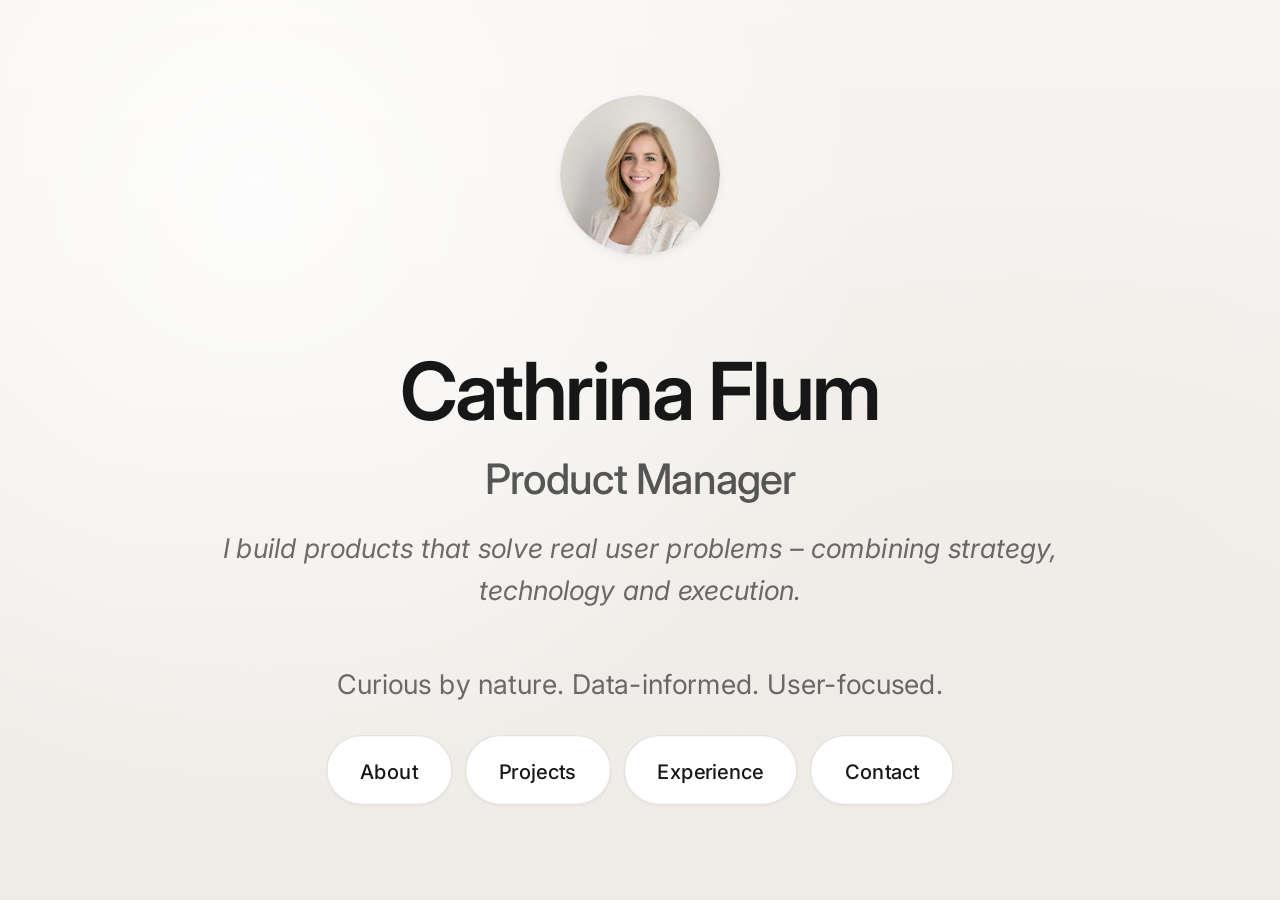
==== commit 5f6b1f12: "Finish FBA and refine portfolio layout" ====
--- a/index.html
+++ b/index.html
@@ -40,7 +40,7 @@
 						</div>
 						<nav>
 							<ul>
-								<li><a href="#intro">About</a></li>
+								<li><a href="#about">About</a></li>
 								<li><a href="#work">Projects</a></li>
 								<li><a href="Experience.html">Experience</a></li>
 								<li><a href="#contact">Contact</a></li>
@@ -52,68 +52,187 @@
 				<!-- Main -->
 					<div id="main">
 
-						<!-- About -->
-						<article id="intro">
-							<h2 class="major">About me</h2>
-						
-							<p class="about-intro">
-								I'm a Product Manager with a background in Medical Engineering,
-								Innovation and Digital Transformation. I enjoy working at the
-								intersection of user needs, business strategy and technology,
-								turning complex challenges into simple, impactful solutions.
-							</p>
-						
-							<p>
-								My experience ranges from innovation management and business analysis
-								to building digital products from discovery to delivery. What I enjoy
-								most is bringing clarity to complex problems, aligning people around
-								a shared direction and turning ideas into measurable value.
-							</p>
-						
-							<h3>How I approach product</h3>
-						
-							<p>
-								I believe great products start with understanding people before
-								building solutions. I combine qualitative insights, data and close
-								collaboration with cross-functional teams to make informed product
-								decisions.
-							</p>
-						
-							<div class="principles">
-								<div class="principle">
-									<h3>Curiosity</h3>
-									<p>I ask questions before proposing solutions.</p>
-								</div>
-						
-								<div class="principle">
-									<h3>Collaboration</h3>
-									<p>
-										The best products are built together with users, designers
-										and engineers.
-									</p>
-								</div>
-						
-								<div class="principle">
-									<h3>Impact</h3>
-									<p>
-										I don`t only care about creating a product that actually solves a need, 
-										but delivering a great user experience. It`s not about shipping features, but 
-										about solving meaningful problems.
-									</p>
-								</div>
-							</div>
-						
-							<h3>Why Product Management?</h3>
-						
-							<p>
-								My path into Product Management was a natural progression. 
-								Beginning my career in Medical Engineering and Innovation before moving into Digital Transformation 
-								and Business Analysis, I became increasingly passionate about connecting technology, 
-								business strategy and user needs. Throughout this journey, I discovered that the work I enjoyed
-								most relied on strategic thinking, communication and collaboration—qualities that come together 
-								in Product Management.
-							</p>
-						</article>
+						<!-- ABOUT -->
+
+<article id="about" class="about-panel">
+
+    <div class="about-intro">
+
+        <div class="about-intro-copy">
+
+            <p class="about-label">
+                About me
+            </p>
+
+            <h2>
+                I turn complex challenges into
+                <span>clear product direction.</span>
+            </h2>
+
+            <p class="about-lead">
+                I'm a Product Manager with a background in Medical Engineering,
+                Innovation and Digital Transformation. I enjoy working at the
+                intersection of user needs, business strategy and technology,
+                turning complex challenges into simple, impactful solutions.
+            </p>
+
+            <p class="about-body-text">
+                My experience ranges from innovation management and business
+                analysis to building digital products from discovery to delivery.
+                What I enjoy most is bringing clarity to complex problems,
+                aligning people around a shared direction and turning ideas into
+                measurable value.
+            </p>
+
+        </div>
+
+
+        <div class="about-intro-visual">
+
+            <div class="about-portrait">
+
+                <img
+                    src="images/Cathrina.png"
+                    alt="Cathrina Flum"
+                >
+
+            </div>
+
+        </div>
+
+    </div>
+
+
+    <!-- PRODUCT APPROACH -->
+
+    <section class="about-approach">
+
+        <div class="about-approach-heading">
+
+            <p class="about-label">
+                How I approach product
+            </p>
+
+            <h2>
+                Understand people first.
+                <span>Build second.</span>
+            </h2>
+
+        </div>
+
+
+        <div class="about-approach-copy">
+
+            <p>
+                I believe great products start with understanding people before
+                building solutions. I combine qualitative insights, data and
+                close collaboration with cross-functional teams to make informed
+                product decisions.
+            </p>
+
+        </div>
+
+    </section>
+
+
+    <!-- VALUES -->
+
+    <section class="about-values">
+
+        <div class="about-value-card">
+
+            <span class="about-value-number">
+                01
+            </span>
+
+            <h3>
+                Curiosity
+            </h3>
+
+            <p>
+                I ask questions before proposing solutions.
+            </p>
+
+        </div>
+
+
+        <div class="about-value-card">
+
+            <span class="about-value-number">
+                02
+            </span>
+
+            <h3>
+                Collaboration
+            </h3>
+
+            <p>
+                The best products are built together with users, designers and
+                engineers.
+            </p>
+
+        </div>
+
+
+        <div class="about-value-card">
+
+            <span class="about-value-number">
+                03
+            </span>
+
+            <h3>
+                Impact
+            </h3>
+
+            <p>
+                I don’t only care about creating a product that actually solves
+                a need, but delivering a great user experience. It’s not about
+                shipping features, but about solving meaningful problems.
+            </p>
+
+        </div>
+
+    </section>
+
+
+    <!-- WHY PRODUCT MANAGEMENT -->
+
+    <section class="about-why">
+
+        <div class="about-why-heading">
+
+            <p class="about-label">
+                Why Product Management?
+            </p>
+
+            <h2>
+                A natural progression.
+            </h2>
+
+        </div>
+
+
+        <div class="about-why-copy">
+
+            <p>
+                My path into Product Management was a natural progression.
+                Beginning my career in Medical Engineering and Innovation before
+                moving into Digital Transformation and Business Analysis, I
+                became increasingly passionate about connecting technology,
+                business strategy and user needs.
+            </p>
+
+            <p>
+                Throughout this journey, I discovered that the work I enjoyed
+                most relied on strategic thinking, communication and
+                collaboration—qualities that come together in Product Management.
+            </p>
+
+        </div>
+
+    </section>
+
+</article>
 
 						<!-- Selected Work -->
 <article id="work">
@@ -248,10 +367,10 @@
 	</div>
 </section>
 
-            <!-- Innovation Governance -->
+            <!-- Innovation Governance 
             <section class="project-card">
                 <div class="project-visual project-visual-placeholder">
-                    <span>Portfolio Strategy</span>
+                    <span>Coming soon: Portfolio Strategy</span>
                 </div>
 
                 <div class="project-card-content">
@@ -272,7 +391,7 @@
                         View project <span aria-hidden="true">→</span>
                     </a>
                 </div>
-            </section>
+            </section> -->
 
         </div>
 
@@ -294,42 +413,31 @@
             </button>
         </div>
     </div>
-</article>
-
-						<!-- Experience -->
-							<article id="about">
-								<h2 class="major">Experience</h2>
-								<p>Experience content placeholder.</p>
-							</article>
+</article> 
 
 						<!-- Contact -->
-							<!-- Contact -->
 <article id="contact">
-    <h2 class="major">Contact</h2>
-
-    <p class="contact-intro">
-        Interested in working together or simply want to connect?
-        I’m always happy to chat about Product Management, MedTech,
-        digital products and potential opportunities.
-    </p>
-
-    <div class="contact-links">
-        <a href="mailto:cathrinaflum@outlook.de" class="button primary">
-            Email me
-        </a>
-
-        <a
-            href="https://www.linkedin.com/in/cathrinaflum/"
-            class="button"
-            target="_blank"
-            rel="noopener noreferrer"
-        >
-            LinkedIn
-        </a>
-
-    </div>
-</article>
-
+       <div class="contact-modal">
+			  
+		<div class="contact-content">
+		  <p class="contact-eyebrow">LET’S CONNECT</p>
+		  <h2>Let’s build something<br><span>meaningful.</span></h2>
+	  
+		  <p class="contact-text">
+			Interested in working together or simply want to connect? I’m always
+			happy to chat about Product Management, MedTech, digital products
+			and potential opportunities.
+		  </p>
+	  
+		  <div class="contact-actions">
+			<a class="contact-button primary" href="mailto:cathrinaflum@outlook.de">Email me</a>
+			<a class="contact-button secondary" href="https://www.linkedin.com/in/cathrinaflum/" target="_blank">LinkedIn ↗</a>
+		  </div>
+		</div>
+	  
+		<div class="contact-decoration"></div>
+	  </div>
+       
 						<!-- Elements -->
 							<article id="elements">
 								<h2 class="major">Elements</h2>
@@ -573,10 +681,6 @@
 
 					</div>
 
-				<!-- Footer -->
-					<footer id="footer">
-						<p class="copyright">&copy; Cathrina Flum.</p>
-					</footer>
 
 			</div>
 
--- a/assets/css/main.css
+++ b/assets/css/main.css
@@ -1637,40 +1637,7 @@
 
 /* Footer */
 
-	#footer {
-		-moz-transition: -moz-transform 0.325s ease-in-out, -moz-filter 0.325s ease-in-out, opacity 0.325s ease-in-out;
-		-webkit-transition: -webkit-transform 0.325s ease-in-out, -webkit-filter 0.325s ease-in-out, opacity 0.325s ease-in-out;
-		-ms-transition: -ms-transform 0.325s ease-in-out, -ms-filter 0.325s ease-in-out, opacity 0.325s ease-in-out;
-		transition: transform 0.325s ease-in-out, filter 0.325s ease-in-out, opacity 0.325s ease-in-out;
-		width: 100%;
-		max-width: 100%;
-		margin-top: 2rem;
-		text-align: center;
-	}
-
-		#footer .copyright {
-			letter-spacing: 0.2rem;
-			font-size: 0.6rem;
-			opacity: 0.75;
-			margin-bottom: 0;
-			text-transform: uppercase;
-		}
-
-		body.is-article-visible #footer {
-			-moz-transform: scale(0.95);
-			-webkit-transform: scale(0.95);
-			-ms-transform: scale(0.95);
-			transform: scale(0.95);
-			-moz-filter: blur(0.1rem);
-			-webkit-filter: blur(0.1rem);
-			-ms-filter: blur(0.1rem);
-			filter: blur(0.1rem);
-			opacity: 0;
-		}
-
-		body.is-preload #footer {
-			opacity: 0;
-		}
+
 		#header .logo {
 			width: 7rem !important;
 			height: 7rem !important;
@@ -1753,77 +1720,535 @@
     color: var(--text);
 }
 
-/* About section */
-
-#intro p {
-    line-height: 1.8;
-}
-
-#intro .about-intro {
-    font-size: 1.2rem;
+/* ==========================================================
+   ABOUT SECTION
+========================================================== */
+
+
+/* ----------------------------------------------------------
+   OUTER PANEL
+---------------------------------------------------------- */
+
+#main > article#about.about-panel {
+    --about-ink: #263532;
+    --about-ink-soft: #40514d;
+    --about-petrol: #316f68;
+    --about-petrol-dark: #245650;
+    --about-petrol-light: #e4efec;
+    --about-coral: #e98772;
+    --about-coral-light: #f9e1da;
+    --about-cream: #fbf8f3;
+    --about-white: #ffffff;
+    --about-muted: #68736f;
+    --about-line: rgba(38, 53, 50, 0.14);
+
+    width: min(76rem, calc(100vw - 3rem)) !important;
+    max-width: 76rem !important;
+    min-height: 0 !important;
+    height: auto !important;
+
+    overflow: visible !important;
+
+    padding: clamp(3.5rem, 6vw, 5rem) !important;
+
+    border-radius: 2rem !important;
+
+    background: var(--about-cream) !important;
+    color: var(--about-ink);
+
+    box-sizing: border-box;
+}
+
+#about,
+#about *,
+#about *::before,
+#about *::after {
+    box-sizing: border-box;
+}
+
+#about > .close {
+    top: 1.4rem;
+    right: 1.4rem;
+}
+
+#about section,
+#about div {
+    min-width: 0;
+    min-height: 0;
+}
+
+
+/* ----------------------------------------------------------
+   SHARED TEXT
+---------------------------------------------------------- */
+
+.about-label {
+    margin: 0 0 1rem;
+
+    color: var(--about-coral);
+
+    font-size: 0.72rem;
+    font-weight: 700;
+    letter-spacing: 0.13em;
+    line-height: 1.4;
+
+    text-transform: uppercase;
+}
+
+.about-body-text,
+.about-approach-copy p,
+.about-why-copy p {
+    margin: 0;
+
+    color: var(--about-muted);
+
+    font-size: 1rem;
+    line-height: 1.75;
+}
+
+
+/* ----------------------------------------------------------
+   INTRO
+---------------------------------------------------------- */
+
+.about-intro {
+    display: grid;
+    grid-template-columns:
+        minmax(0, 1.2fr)
+        minmax(17rem, 0.8fr);
+
+    gap: clamp(2.5rem, 6vw, 5rem);
+    align-items: center;
+
+    padding-bottom: 4.5rem;
+}
+
+.about-intro-copy h2 {
+    max-width: 45rem;
+
+    margin: 0 0 1.75rem;
+
+    color: var(--about-ink);
+
+    font-size: clamp(2.9rem, 5.8vw, 5rem);
     font-weight: 500;
-    line-height: 1.7;
-}
-
-#intro h3 {
-    margin-top: 2.5rem;
-    margin-bottom: 1rem;
-}
-
-/* Close button */
-
-#main article .close:before {
-    background-image: url("data:image/svg+xml;charset=utf8,%3Csvg xmlns='http://www.w3.org/2000/svg' width='20px' height='20px' viewBox='0 0 20 20'%3E%3Cstyle%3Eline %7B stroke: %23171717%3B stroke-width: 1.5%3B %7D%3C/style%3E%3Cline x1='2' y1='2' x2='18' y2='18' /%3E%3Cline x1='18' y1='2' x2='2' y2='18' /%3E%3C/svg%3E");
-}
-
-#main article .close:hover:before {
-    background-color: rgba(23, 23, 23, 0.05);
-}
-
-#main article .close:active:before {
-    background-color: rgba(23, 23, 23, 0.1);
-}
-
-/* Mobile */
+    letter-spacing: -0.055em;
+    line-height: 1.03;
+
+    text-transform: none;
+}
+
+.about-intro-copy h2 span {
+    display: block;
+
+    color: var(--about-petrol);
+}
+
+.about-lead {
+    max-width: 46rem;
+
+    margin: 0 0 1.4rem;
+
+    color: var(--about-ink-soft);
+
+    font-size: clamp(1.12rem, 2vw, 1.38rem);
+    line-height: 1.68;
+}
+
+.about-body-text {
+    max-width: 45rem;
+}
+
+
+/* ----------------------------------------------------------
+   PORTRAIT
+---------------------------------------------------------- */
+
+.about-intro-visual {
+    display: flex;
+    justify-content: flex-end;
+}
+
+.about-portrait {
+    position: relative;
+
+    overflow: hidden;
+
+    width: min(100%, 22rem);
+
+    border-radius: 48% 48% 1.5rem 1.5rem;
+
+    background: var(--about-petrol-light);
+
+    box-shadow:
+        0 1.5rem 3.5rem rgba(38, 53, 50, 0.12);
+}
+
+.about-portrait::before {
+    content: "";
+
+    position: absolute;
+    inset: 1rem;
+
+    z-index: 0;
+
+    border: 1px solid rgba(255, 255, 255, 0.35);
+    border-radius: inherit;
+
+    pointer-events: none;
+}
+
+.about-portrait img {
+    position: relative;
+    z-index: 1;
+
+    display: block;
+
+    width: 100%;
+    aspect-ratio: 4 / 5;
+
+    object-fit: cover;
+    object-position: center;
+}
+
+
+/* ----------------------------------------------------------
+   PRODUCT APPROACH
+---------------------------------------------------------- */
+
+.about-approach {
+    display: grid;
+    grid-template-columns:
+        minmax(16rem, 0.85fr)
+        minmax(24rem, 1.15fr);
+
+    gap: clamp(2rem, 5vw, 4rem);
+    align-items: center;
+
+    margin-bottom: 4rem;
+    padding: clamp(2.5rem, 5vw, 4rem);
+
+    border-radius: 1.5rem;
+
+    background:
+        radial-gradient(
+            circle at 90% 10%,
+            rgba(233, 135, 114, 0.18),
+            transparent 30%
+        ),
+        var(--about-ink);
+
+    box-shadow:
+        0 1.4rem 3.5rem rgba(38, 53, 50, 0.12);
+}
+
+/* FINAL ABOUT COLOR OVERRIDE */
+
+#main > article#about.about-panel .about-approach-heading h2 {
+    color: #ffffff !important;
+}
+
+#main > article#about.about-panel .about-approach-heading h2 span {
+    color: #e98772 !important;
+}
+
+#main > article#about.about-panel .about-approach-copy p {
+    color: rgba(255, 255, 255, 0.78) !important;
+}
+
+#main > article#about.about-panel .about-approach-heading h2 {
+    max-width: 31rem;
+    margin: 0;
+
+    color: #ffffff !important;
+
+    font-size: clamp(2.2rem, 4.3vw, 3.7rem);
+    font-weight: 500;
+    letter-spacing: -0.045em;
+    line-height: 1.08;
+
+    text-transform: none;
+}
+
+#main > article#about.about-panel .about-approach-heading h2 span {
+    display: block;
+    color: #e98772 !important;
+}
+
+#main > article#about.about-panel .about-approach-copy p {
+    max-width: 41rem;
+    margin: 0;
+
+    color: rgba(255, 255, 255, 0.78) !important;
+
+    font-size: 1.03rem;
+    line-height: 1.78;
+}
+
+#main > article#about.about-panel .about-approach .about-label {
+    color: rgba(255, 255, 255, 0.65) !important;
+}
+
+/* ----------------------------------------------------------
+   VALUES
+---------------------------------------------------------- */
+
+.about-values {
+    display: grid;
+    grid-template-columns: repeat(3, minmax(0, 1fr));
+
+    overflow: hidden;
+
+    margin-bottom: 4rem;
+
+    border: 1px solid var(--about-line);
+    border-radius: 1.4rem;
+
+    background: var(--about-white);
+
+    box-shadow:
+        0 1rem 2.8rem rgba(38, 53, 50, 0.06);
+}
+
+.about-value-card {
+    min-height: 16rem;
+
+    padding: clamp(1.75rem, 3vw, 2.4rem);
+}
+
+.about-value-card + .about-value-card {
+    border-left: 1px solid var(--about-line);
+}
+
+.about-value-card:nth-child(2) {
+    background: var(--about-petrol-light);
+}
+
+.about-value-number {
+    display: block;
+
+    margin-bottom: 2.2rem;
+
+    color: var(--about-coral);
+
+    font-size: 0.72rem;
+    font-weight: 700;
+}
+
+.about-value-card h3 {
+    margin: 0 0 0.75rem;
+
+    color: var(--about-ink);
+
+    font-size: 1.28rem;
+    font-weight: 600;
+    line-height: 1.35;
+
+    text-transform: none;
+}
+
+.about-value-card p {
+    margin: 0;
+
+    color: var(--about-muted);
+
+    font-size: 0.92rem;
+    line-height: 1.68;
+}
+
+
+/* ----------------------------------------------------------
+   WHY PRODUCT MANAGEMENT
+---------------------------------------------------------- */
+
+.about-why {
+    display: grid;
+    grid-template-columns:
+        minmax(15rem, 0.75fr)
+        minmax(26rem, 1.25fr);
+
+    gap: clamp(2rem, 6vw, 5rem);
+    align-items: start;
+
+    padding: clamp(2.5rem, 5vw, 4rem);
+
+    border-radius: 1.5rem;
+
+    background:
+        linear-gradient(
+            135deg,
+            var(--about-coral-light),
+            var(--about-white)
+        );
+}
+
+.about-why-heading h2 {
+    max-width: 27rem;
+
+    margin: 0;
+
+    color: var(--about-ink);
+
+    font-size: clamp(2.1rem, 4vw, 3.4rem);
+    font-weight: 500;
+    letter-spacing: -0.045em;
+    line-height: 1.1;
+
+    text-transform: none;
+}
+
+.about-why-copy p {
+    max-width: 46rem;
+
+    margin-bottom: 1.2rem;
+}
+
+.about-why-copy p:last-child {
+    margin-bottom: 0;
+}
+
+
+/* ==========================================================
+   TABLET
+========================================================== */
+
+@media screen and (max-width: 980px) {
+
+    #main > article#about.about-panel {
+        width: min(100vw - 2rem, 76rem) !important;
+    }
+
+    .about-intro {
+        grid-template-columns: 1fr;
+
+        gap: 2.75rem;
+    }
+
+    .about-intro-visual {
+        justify-content: flex-start;
+    }
+
+    .about-portrait {
+        width: min(22rem, 70%);
+    }
+
+    .about-approach,
+    .about-why {
+        grid-template-columns: 1fr;
+
+        gap: 1.75rem;
+    }
+
+    .about-approach-heading h2,
+    .about-why-heading h2 {
+        max-width: 43rem;
+    }
+
+    .about-values {
+        grid-template-columns: 1fr;
+    }
+
+    .about-value-card {
+        min-height: 0;
+    }
+
+    .about-value-card + .about-value-card {
+        border-top: 1px solid var(--about-line);
+        border-left: 0;
+    }
+}
+
+
+/* ==========================================================
+   MOBILE
+========================================================== */
 
 @media screen and (max-width: 736px) {
-    #main article {
-        padding: 4rem 2rem 2rem;
-    }
-}
+
+    #main > article#about.about-panel {
+        width: calc(100vw - 1rem) !important;
+        max-width: none !important;
+
+        padding:
+            4rem
+            1.25rem
+            2rem !important;
+
+        border-radius: 1.2rem !important;
+    }
+
+    #about > .close {
+        top: 1rem;
+        right: 1rem;
+    }
+
+    .about-intro {
+        gap: 2rem;
+
+        padding-bottom: 3rem;
+    }
+
+    .about-intro-copy h2 {
+        font-size: 2.65rem;
+    }
+
+    .about-lead {
+        font-size: 1.05rem;
+    }
+
+    .about-portrait {
+        width: 100%;
+        max-width: none;
+
+        border-radius: 1.2rem;
+    }
+
+    .about-approach,
+    .about-why {
+        margin-bottom: 3rem;
+        padding: 2rem 1.5rem;
+
+        border-radius: 1rem;
+    }
+
+    .about-approach-heading h2,
+    .about-why-heading h2 {
+        font-size: 2rem;
+    }
+
+    .about-values {
+        margin-bottom: 3rem;
+
+        border-radius: 1rem;
+    }
+
+    .about-value-card {
+        padding: 1.5rem;
+    }
+
+    .about-value-number {
+        margin-bottom: 1.3rem;
+    }
+}
+
+
+/* ==========================================================
+   VERY SMALL SCREENS
+========================================================== */
 
 @media screen and (max-width: 480px) {
-    #main article {
-        padding: 3.5rem 1.5rem 1.5rem;
-    }
-}
-/* Contact */
-
-#contact .contact-intro {
-    max-width: 42rem;
-    font-size: 1.1rem;
-    line-height: 1.8;
-    color: var(--text-light);
-}
-
-#contact .contact-links {
-    display: flex;
-    flex-wrap: wrap;
-    gap: 0.75rem;
-    margin-top: 2rem;
-}
-
-#contact .contact-links .button {
-    margin: 0;
-}
-
-@media screen and (max-width: 480px) {
-    #contact .contact-links {
-        flex-direction: column;
-    }
-
-    #contact .contact-links .button {
-        width: 100%;
+
+    #main > article#about.about-panel {
+        width: calc(100vw - 0.5rem) !important;
+
+        padding:
+            3.75rem
+            1rem
+            1.5rem !important;
+    }
+
+    .about-intro-copy h2 {
+        font-size: 2.35rem;
     }
 }
 /* ======================================================
@@ -2507,16 +2932,12 @@
     align-items: center;
     margin-top: 3rem;
     padding: 3rem;
-    border: 1px solid #ececec;
+    border: 1px solid #eeeeee;
     border-radius: 1.75rem;
-    background:
-        radial-gradient(
-            circle at 78% 45%,
-            rgba(233, 0, 99, 0.055),
-            transparent 35%
-        ),
-        #fafafa;
-}
+    background: #ffffff;
+    box-shadow: 0 18px 45px rgba(31, 38, 34, 0.06);
+  }
+
 
 
 /* Prototype text column */
@@ -2593,27 +3014,34 @@
     display: flex;
     flex-direction: column;
     align-items: center;
+    gap: 1.25rem;
     min-width: 0;
-}
-
-.prototype-image {
+    padding: 0;
+    border: 0;
+    border-radius: 0;
+    background: transparent;
+    box-shadow: none;
+  }
+  
+  .prototype-image {
     display: block;
     width: 100%;
     max-width: 46rem;
     height: auto;
     margin: 0 auto;
-    object-fit: contain;
+    border-radius: 20px;
     filter: drop-shadow(0 1.5rem 1.8rem rgba(0, 0, 0, 0.12));
-    transition:
-        transform 0.35s ease,
-        filter 0.35s ease;
-}
-
-.prototype-visual:hover .prototype-image {
+    transition: transform 0.35s ease, filter 0.35s ease;
+  }
+  
+  .prototype-visual:hover .prototype-image {
     transform: translateY(-0.45rem) scale(1.01);
     filter: drop-shadow(0 1.8rem 2rem rgba(0, 0, 0, 0.16));
-}
-
+  }
+  
+  .prototype-button {
+    align-self: flex-start;
+  }
 
 /* Prototype button */
 
@@ -2621,6 +3049,9 @@
     display: inline-flex;
     align-items: center;
     justify-content: center;
+    align-self: center;
+    margin: 0 auto;
+    width: fit-content;
     gap: 0.65rem;
     margin-top: 1.75rem;
     padding: 0.95rem 1.7rem;
@@ -3336,6 +3767,7 @@
 ---------------------------------------------------------- */
 
 .activity-hero {
+    position: relative;
     max-width: 62rem;
     padding: 3.5rem 0 2.75rem;
 }
@@ -3389,7 +3821,47 @@
     line-height: 1.65;
 }
 
-
+.activity-hero-link {
+    position: absolute;
+    top: 68%;
+    left: calc(100% + 1.5rem);
+
+    display: inline-flex;
+    align-items: center;
+    gap: 0.65rem;
+    padding: 0.95rem 1.3rem;
+    border-radius: 999px;
+    background: var(--activity-yellow);
+    color: var(--activity-blue-dark);
+    font-size: 0.95rem;
+    font-weight: 700;
+    text-decoration: none;
+    white-space: nowrap;
+    box-shadow: 0 0.5rem 1.25rem rgba(253, 196, 0, 0.24);
+    transition:
+        background-color 0.25s ease,
+        box-shadow 0.25s ease,
+        transform 0.25s ease;
+}
+
+.activity-hero-link span {
+    font-size: 1.15rem;
+    line-height: 1;
+}
+
+.activity-hero-link:hover {
+    background: #ffffff;
+    box-shadow: 0 0.8rem 1.7rem rgba(18, 55, 135, 0.14);
+    transform: translateY(-0.2rem);
+}
+
+/* Auf kleineren Displays bleibt der Button unter dem Intro. */
+@media (max-width: 70rem) {
+    .activity-hero-link {
+        position: static;
+        margin-top: 1.5rem;
+    }
+}
 /* ----------------------------------------------------------
    PROJECT FACTS
 ---------------------------------------------------------- */
@@ -3604,7 +4076,18 @@
     font-size: 0.86rem;
     line-height: 1.6;
 }
-
+.activity-before-step {
+    transition:
+        transform 0.25s ease,
+        background-color 0.25s ease,
+        box-shadow 0.25s ease;
+}
+
+.activity-before-step:hover {
+    background: rgba(18, 55, 135, 0.04);
+    box-shadow: 0 0.8rem 2rem rgba(18, 55, 135, 0.1);
+    transform: translateY(-0.25rem);
+}
 
 /* ----------------------------------------------------------
    INITIATIVE
@@ -3663,7 +4146,30 @@
     font-weight: 500;
     line-height: 1.65;
 }
-
+.activity-initiative-copy {
+    transition:
+        transform 0.25s ease,
+        background-color 0.25s ease,
+        box-shadow 0.25s ease;
+}
+
+.activity-initiative-copy:hover {
+    background: rgba(255, 255, 255, 0.15);
+    box-shadow: 0 0.8rem 2rem rgba(18, 55, 135, 0.1);
+    transform: translateY(-0.25rem);
+}
+.activity-initiative-quote {
+    transition:
+        transform 0.25s ease,
+        box-shadow 0.25s ease;
+}
+
+.activity-initiative-quote:hover {
+    background:
+              var(--activity-blue-light);
+    box-shadow: 0 0.8rem 2rem rgba(18, 55, 135, 0.18);
+    transform: translateY(-0.25rem);
+}
 
 /* ----------------------------------------------------------
    BLUE SOLUTION SECTION
@@ -3703,18 +4209,23 @@
     color: rgba(255, 255, 255, 0.74);
 }
 
-.activity-solution-grid {
+/* ----------------------------------------------------------
+   BLUE SOLUTION FLOW
+---------------------------------------------------------- */
+
+.activity-solution-flow {
     display: grid;
-    grid-template-columns: repeat(3, minmax(0, 1fr));
-    gap: 1rem;
+    grid-template-columns: repeat(5, minmax(0, 1fr));
+    gap: 0.85rem;
     margin-top: 2.5rem;
 }
 
-.activity-solution-card {
-    min-height: 13.5rem;
-    padding: 1.6rem;
-    border: 1px solid rgba(255, 255, 255, 0.14);
-    border-radius: 1.2rem;
+.activity-solution-step {
+    position: relative;
+    min-height: 14.5rem;
+    padding: 1.4rem;
+    border: 1px solid rgba(255, 255, 255, 0.2);
+    border-radius: 1.1rem;
     background: rgba(255, 255, 255, 0.09);
     backdrop-filter: blur(0.5rem);
     transition:
@@ -3722,12 +4233,31 @@
         background-color 0.25s ease;
 }
 
-.activity-solution-card:hover {
-    background: rgba(255, 255, 255, 0.14);
-    transform: translateY(-0.25rem);
-}
-
-.activity-solution-icon {
+    .activity-solution-step:hover {
+        background: rgba(255, 255, 255, 0.15);
+        transform: translateY(-0.25rem);
+    }
+
+.activity-solution-step:not(:last-child)::after {
+    content: "→";
+    position: absolute;
+    top: 50%;
+    right: -0.75rem;
+    z-index: 2;
+    display: flex;
+    align-items: center;
+    justify-content: center;
+    width: 1.5rem;
+    height: 1.5rem;
+    border-radius: 50%;
+    background: var(--activity-blue);
+    color: var(--activity-yellow);
+    font-size: 0.9rem;
+    font-weight: 700;
+    transform: translateY(-50%);
+}
+
+.activity-solution-step > span {
     display: flex;
     align-items: center;
     justify-content: center;
@@ -3741,7 +4271,7 @@
     font-weight: 700;
 }
 
-.activity-solution-card h3 {
+.activity-solution-step h3 {
     margin: 0 0 0.65rem;
     color: #ffffff;
     font-size: 1.05rem;
@@ -3750,74 +4280,63 @@
     text-transform: none;
 }
 
-.activity-solution-card p {
+.activity-solution-step p {
     margin: 0;
-    color: rgba(255, 255, 255, 0.7);
+    color: rgba(255, 255, 255, 0.74);
     font-size: 0.9rem;
     line-height: 1.65;
 }
 
-
-/* ----------------------------------------------------------
-   NEW FLOW
----------------------------------------------------------- */
-
-.activity-new-flow {
-    max-width: 54rem;
-    margin-top: 2.75rem;
-}
-
-.activity-flow-step {
-    display: grid;
-    grid-template-columns: 3.5rem minmax(0, 1fr);
-    gap: 1.25rem;
-    align-items: start;
-    padding: 1.4rem 1.5rem;
-    border: 1px solid var(--activity-line);
-    border-radius: 1.15rem;
-    background: #ffffff;
-    box-shadow: 0 0.8rem 2rem rgba(18, 55, 135, 0.045);
-}
-
-.activity-flow-number {
-    display: flex;
+/* Der Flow bleibt auf kleineren Screens horizontal lesbar. */
+@media (max-width: 62rem) {
+    .activity-solution-flow {
+        grid-template-columns: repeat(5, minmax(13rem, 1fr));
+        overflow-x: auto;
+        padding-bottom: 0.85rem;
+        scrollbar-color: rgba(255, 255, 255, 0.45) transparent;
+    }
+}
+
+@media (max-width: 40rem) {
+    .activity-solution-step {
+        min-height: 13rem;
+    }
+}
+.activity-solution-link {
+    display: inline-flex;
     align-items: center;
-    justify-content: center;
-    width: 3.5rem;
-    height: 3.5rem;
-    border-radius: 50%;
-    background: var(--activity-yellow-soft);
-    color: var(--activity-blue);
-    font-size: 0.82rem;
-    font-weight: 700;
-}
-
-.activity-flow-step h3 {
-    margin: 0 0 0.35rem;
-    color: var(--activity-text);
-    font-size: 1.05rem;
+    gap: 0.55rem;
+    margin-top: 1.5rem;
+    padding: 0.8rem 1.1rem;
+    border: 1px solid rgba(255, 255, 255, 0.42);
+    border-radius: 999px;
+    color: #ffffff;
+    font-size: 0.9rem;
     font-weight: 600;
-    line-height: 1.4;
-    text-transform: none;
-}
-
-.activity-flow-step p {
-    margin: 0;
-    color: var(--activity-muted);
-    font-size: 0.92rem;
-    line-height: 1.6;
-}
-
-.activity-flow-arrow {
-    width: 3.5rem;
-    padding: 0.55rem 0;
-    color: var(--activity-blue);
-    font-size: 1.25rem;
-    font-weight: 700;
-    text-align: center;
-}
-
-
+    text-decoration: none;
+    transition:
+        background-color 0.25s ease,
+        border-color 0.25s ease,
+        color 0.25s ease,
+        transform 0.25s ease;
+}
+
+.activity-solution-link span {
+    color: var(--activity-yellow);
+    font-size: 1.1rem;
+    line-height: 1;
+}
+
+.activity-solution-link:hover {
+    border-color: var(--activity-yellow);
+    background: var(--activity-yellow);
+    color: var(--activity-blue-dark);
+    transform: translateY(-0.2rem);
+}
+
+.activity-solution-link:hover span {
+    color: var(--activity-blue-dark);
+}
 /* ----------------------------------------------------------
    IMPACT
 ---------------------------------------------------------- */
@@ -5405,7 +5924,6 @@
 /* ----------------------------------------------------------
    GALLERY
 ---------------------------------------------------------- */
-
 .seidenfeld-gallery {
     display: grid;
     grid-template-columns: 1fr 1.15fr 1fr;
@@ -5416,10 +5934,16 @@
 
 .seidenfeld-gallery figure {
     margin: 0;
+    position: relative;
+    z-index: 1;
 }
 
 .seidenfeld-gallery figure:nth-child(2) {
     transform: translateY(1.5rem);
+}
+
+.seidenfeld-gallery figure:hover {
+    z-index: 10;
 }
 
 .seidenfeld-gallery img {
@@ -5429,15 +5953,20 @@
     border-radius: 1rem;
     object-fit: cover;
     box-shadow: 0 1rem 2.8rem rgba(51, 25, 34, 0.1);
-}
-
-.seidenfeld-gallery figcaption,
-.seidenfeld-wide-image figcaption {
-    margin-top: 0.75rem;
-    color: var(--sf-muted);
-    font-size: 0.78rem;
-}
-
+
+    transition: transform 0.3s ease, box-shadow 0.3s ease;
+}
+.seidenfeld-gallery figure:nth-child(2) img {
+    aspect-ratio: auto;
+    height: auto;
+    object-fit: contain;
+}
+
+.seidenfeld-gallery img:hover {
+    transform: scale(1.75);
+    box-shadow: 0 1.5rem 3.5rem rgba(51, 25, 34, 0.18);
+    cursor: zoom-in;
+}
 
 /* ----------------------------------------------------------
    LIMITATION CARD
@@ -5625,7 +6154,7 @@
 
 
 /* ----------------------------------------------------------
-   DARK CHALLENGE SECTION
+   Growth & Set back 
 ---------------------------------------------------------- */
 
 .seidenfeld-dark-section {
@@ -5659,30 +6188,40 @@
     line-height: 1.75;
 }
 
+/* Heller Zeitstrahl innerhalb des dunklen Bereichs */
 .seidenfeld-timeline {
     display: grid;
     grid-template-columns: repeat(5, minmax(0, 1fr));
     gap: 1rem;
     margin-top: 3rem;
+    padding: 1.15rem;
+    border-radius: 1.25rem;
+    background: rgba(255, 255, 255, 0.08);
+    box-shadow: 0 1.5rem 3.5rem rgba(34, 7, 18, 0.22);
 }
 
 .seidenfeld-timeline article {
     position: relative;
-    min-height: 9rem;
-    padding: 1.4rem;
-    border: 1px solid rgba(255, 255, 255, 0.12);
-    border-radius: 1rem;
-    background: rgba(255, 255, 255, 0.06);
-}
-
+    display: flex;
+    flex-direction: column;
+    min-height: 10.5rem;
+    padding: 1.45rem;
+    border: 1px solid rgba(89, 25, 41, 0.12);
+    border-radius: 0.8rem;
+    background: #f7f3ec;
+    box-shadow: 0 0.5rem 1.2rem rgba(38, 12, 20, 0.1);
+}
+
+/* Verbindung zwischen den einzelnen Timeline-Schritten */
 .seidenfeld-timeline article::after {
-    content: "";
     position: absolute;
+    z-index: 2;
     top: 50%;
     right: -1rem;
     width: 1rem;
-    height: 1px;
-    background: rgba(203, 178, 106, 0.5);
+    height: 2px;
+    background: var(--sf-gold);
+    content: "";
 }
 
 .seidenfeld-timeline article:last-child::after {
@@ -5692,35 +6231,78 @@
 .seidenfeld-timeline span {
     display: block;
     margin-bottom: 1rem;
-    color: var(--sf-gold);
-    font-size: 0.7rem;
+    color: #9a7a30;
+    font-size: 0.68rem;
     font-weight: 700;
-    letter-spacing: 0.06em;
+    letter-spacing: 0.08em;
     text-transform: uppercase;
 }
 
 .seidenfeld-timeline strong {
-    color: var(--sf-white);
-    font-size: 0.92rem;
+    color: var(--sf-burgundy);
+    font-size: 0.95rem;
     line-height: 1.5;
 }
 
+/* Die ersten beiden Kennzahlen bewusst prominent setzen */
+.seidenfeld-timeline article:first-child strong {
+    color: var(--sf-burgundy);
+}
+
+.seidenfeld-timeline article:first-child strong em {
+    display: block;
+    margin-top: 0.5rem;
+    color: #8d7130;
+    font-size: 1.08rem;
+    font-style: normal;
+    font-weight: 700;
+    line-height: 1.35;
+}
+
+/* Kommentar / Fazit unter dem Zeitstrahl */
 .seidenfeld-dark-note {
     max-width: 55rem;
     margin-top: 2.5rem;
-    padding: 1.5rem;
-    border-left: 3px solid var(--sf-gold);
-    background: rgba(255, 255, 255, 0.05);
+    padding: 1.6rem 1.75rem;
+    border: 1px solid rgba(203, 178, 106, 0.28);
+    border-left: 4px solid var(--sf-gold);
+    border-radius: 0 0.75rem 0.75rem 0;
+    background: rgba(255, 255, 255, 0.09);
+    box-shadow: 0 1rem 2.5rem rgba(34, 7, 18, 0.25);
 }
 
 .seidenfeld-dark-note p {
     margin: 0;
-    color: rgba(255, 255, 255, 0.67);
-    font-size: 0.95rem;
+    color: rgba(255, 255, 255, 0.78);
+    font-size: 0.98rem;
     line-height: 1.7;
 }
 
-
+@media (max-width: 850px) {
+    .seidenfeld-timeline {
+        grid-template-columns: repeat(2, minmax(0, 1fr));
+    }
+
+    .seidenfeld-timeline article::after {
+        display: none;
+    }
+}
+
+@media (max-width: 560px) {
+    .seidenfeld-dark-section {
+        padding-top: 4rem;
+        padding-bottom: 4rem;
+    }
+
+    .seidenfeld-timeline {
+        grid-template-columns: 1fr;
+        padding: 0.75rem;
+    }
+
+    .seidenfeld-timeline article {
+        min-height: auto;
+    }
+}
 /* ----------------------------------------------------------
    RESULTS
 ---------------------------------------------------------- */
@@ -6045,7 +6627,77 @@
    EXPERIENCE PAGE
 ========================================================== */
 
-
+/* ==========================================================
+   Experience: äußerer Container wie About
+========================================================== */
+
+body.experience-page {
+    padding: 1.5rem;
+    background: #f2efea;
+}
+
+.experience-shell {
+    width: min(76rem, 100%);
+    min-height: calc(100vh - 3rem);
+    margin: 0 auto;
+    overflow: hidden;
+    border: 1px solid rgba(36, 51, 48, 0.1);
+    border-radius: 2rem;
+    background: var(--exp-cream);
+    box-shadow: 0 1.5rem 4rem rgba(36, 51, 48, 0.12);
+}
+
+/* Der Inhalt bleibt innen auf deinem bestehenden Raster */
+.experience-header,
+.experience-main {
+    width: min(78rem, calc(100% - 6rem));
+}
+
+/* Der Header bekommt etwas mehr Luft innerhalb der Karte */
+.experience-header {
+    padding-top: 2.5rem;
+}
+
+@media screen and (max-width: 736px) {
+    body.experience-page {
+        padding: 0.5rem;
+    }
+
+    .experience-shell {
+        min-height: calc(100vh - 1rem);
+        border-radius: 1.2rem;
+    }
+
+    .experience-header,
+    .experience-main {
+        width: calc(100% - 2.5rem);
+    }
+
+    .experience-header {
+        padding-top: 1.5rem;
+    }
+}
+/* Dunkler International-Abschnitt:
+   bis an die Kanten der Experience-Karte, nicht des Browsers */
+.experience-shell .experience-international {
+    margin-right: -3rem;
+    margin-left: -3rem;
+    padding-right: 3rem;
+    padding-left: 3rem;
+}
+
+/* Gleiches Verhalten auf Mobile */
+@media screen and (max-width: 736px) {
+    .experience-shell .experience-international {
+        margin-right: -1.25rem;
+        margin-left: -1.25rem;
+        padding-right: 1.25rem;
+        padding-left: 1.25rem;
+    }
+}
+.experience-shell {
+    overflow: hidden;
+}
 /* ----------------------------------------------------------
    PAGE VARIABLES
 ---------------------------------------------------------- */
@@ -6302,10 +6954,11 @@
 .experience-entry {
     position: relative;
     display: grid;
-    grid-template-columns: 10.5rem 1.5rem minmax(0, 1fr);
+    grid-template-columns: 13rem 1.5rem 1fr;
     gap: 1.25rem;
     padding-bottom: 5rem;
 }
+
 
 .experience-entry:last-child {
     padding-bottom: 0;
@@ -7027,4 +7680,290 @@
     .experience-footer a:hover {
         transform: none;
     }
+}
+#main #about .about-approach .about-approach-heading h2 {
+    color: #ffffff !important;
+}
+
+#main #about .about-approach .about-approach-heading h2 span {
+    color: #e98772 !important;
+}
+
+#main #about .about-approach .about-approach-copy p {
+    color: rgba(255, 255, 255, 0.78) !important;
+}
+
+#main #about .about-approach .about-label {
+    color: rgba(255, 255, 255, 0.65) !important;
+}
+/* ==========================================================
+   Contact Page
+   ========================================================== */
+
+/* Entfernt die weiße Standard-Fläche des HTML5Up-Artikels */
+#contact {
+    padding: 0 !important;
+    border: 0 !important;
+    background: transparent !important;
+    box-shadow: none !important;
+  }
+  
+  /* Kontaktkarte */
+  #contact .contact-modal {
+    --ink: #202522;
+    --green: #356f66;
+    --coral: #df8068;
+    --cream: #f8f5ef;
+  
+    position: relative;
+    overflow: hidden;
+    box-sizing: border-box;
+    width: 100%;
+    max-width: 78rem;
+    min-height: 500px;
+    margin: 0 auto;
+    padding: clamp(2.5rem, 5vw, 4.5rem);
+    border: 1px solid rgba(32, 37, 34, 0.08);
+    border-radius: 28px;
+    background: var(--cream);
+    box-shadow: 0 24px 70px rgba(31, 38, 34, 0.15);
+  }
+  
+  /* Inhalt */
+  #contact .contact-content {
+    position: relative;
+    z-index: 1;
+    max-width: none;
+    width: min(100%, 60rem);
+  }
+  
+  #contact .contact-eyebrow {
+    margin: 0 0 1.25rem;
+    color: var(--coral);
+    font-size: 0.68rem;
+    font-weight: 700;
+    letter-spacing: 0.16em;
+  }
+  
+  #contact .contact-modal h2 {
+    max-width: 48rem;
+    margin: 0;
+    color: var(--ink);
+    font-size: clamp(2.6rem, 6vw, 5rem);
+    font-weight: 600;
+    line-height: 0.98;
+    letter-spacing: -0.065em;
+  }
+  
+  #contact .contact-modal h2 span {
+    color: var(--green);
+  }
+  
+  #contact .contact-text {
+    max-width: 46rem;
+    margin: 2.25rem 0 2.5rem;
+    color: #4d514e;
+    font-size: clamp(1rem, 1.4vw, 1.2rem);
+    line-height: 1.65;
+  }
+  
+  /* Buttons */
+  #contact .contact-actions {
+    display: flex;
+    flex-wrap: wrap;
+    gap: 0.8rem;
+  }
+  
+  #contact .contact-button {
+    display: inline-flex;
+    align-items: center;
+    justify-content: center;
+    min-height: 52px;
+    padding: 0 1.35rem;
+    border-radius: 999px;
+    font-size: 0.95rem;
+    font-weight: 600;
+    text-decoration: none;
+    transition: transform 180ms ease, background 180ms ease, color 180ms ease;
+  }
+  
+  #contact .contact-button:hover {
+    transform: translateY(-3px);
+  }
+  
+  #contact .contact-button.primary {
+    background: var(--ink);
+    color: #fff;
+  }
+  
+  #contact .contact-button.primary:hover {
+    background: var(--green);
+  }
+  
+  #contact .contact-button.secondary {
+    border: 1px solid rgba(32, 37, 34, 0.2);
+    background: transparent;
+    color: var(--ink);
+  }
+  
+  #contact .contact-button.secondary:hover {
+    border-color: var(--coral);
+    background: var(--coral);
+    color: #fff;
+  }
+  
+  /* Dezente Kreise unten rechts */
+  #contact .contact-decoration {
+    position: absolute;
+    right: -115px;
+    bottom: -150px;
+    width: 390px;
+    aspect-ratio: 1;
+    border: 1px solid rgba(53, 111, 102, 0.18);
+    border-radius: 50%;
+  }
+  
+  #contact .contact-decoration::before,
+  #contact .contact-decoration::after {
+    position: absolute;
+    inset: 55px;
+    border: 1px solid rgba(223, 128, 104, 0.28);
+    border-radius: 50%;
+    content: "";
+  }
+  
+  #contact .contact-decoration::after {
+    inset: 110px;
+    border: 0;
+    background: rgba(53, 111, 102, 0.07);
+  }
+  
+  /* Mobile */
+  @media (max-width: 600px) {
+    #contact .contact-modal {
+      min-height: auto;
+      margin: 1rem;
+      padding: 4.5rem 1.75rem 3rem;
+      border-radius: 22px;
+    }
+  
+    #contact .contact-modal h2 {
+      font-size: 2.7rem;
+    }
+  
+    #contact .contact-button {
+      width: 100%;
+    }
+  
+    #contact .contact-decoration {
+      right: -220px;
+      bottom: -230px;
+    }
+  }
+  /* ==========================================================
+   Einheitliche Breite für die normalen Modal-Seiten
+   Maße entsprechen exakt der About-Seite.
+   Experience bleibt davon ausgeschlossen.
+========================================================== */
+
+body:not(.experience-page) #main > article {
+    width: min(76rem, calc(100vw - 3rem)) !important;
+    max-width: 76rem !important;
+    box-sizing: border-box;
+}
+
+/* Kontaktkarte soll die volle Breite ihres nun breiten Artikels nutzen */
+body:not(.experience-page) #contact .contact-modal {
+    max-width: none;
+}
+
+@media screen and (max-width: 980px) {
+    body:not(.experience-page) #main > article {
+        width: min(76rem, calc(100vw - 2rem)) !important;
+    }
+}
+
+@media screen and (max-width: 736px) {
+    body:not(.experience-page) #main > article {
+        width: calc(100vw - 1rem) !important;
+        max-width: none !important;
+    }
+}
+
+@media screen and (max-width: 480px) {
+    body:not(.experience-page) #main > article {
+        width: calc(100vw - 0.5rem) !important;
+    }
+}
+/* ==========================================================
+   Startseite: mittig, lesbar und ohne Scrollen
+========================================================== */
+
+@media screen and (min-width: 737px) {
+    body:not(.is-article-visible) #header {
+        position: fixed;
+        inset: 0;
+        z-index: 4;
+
+        display: flex;
+        flex-direction: column;
+        align-items: center;
+        justify-content: center;
+
+        width: min(100% - 3rem, 60rem);
+        max-width: none;
+        margin: auto;
+        text-align: center;
+        transform: scale(var(--home-scale, 1.5)) !important;
+        transform-origin: center center;
+    }
+
+    body:not(.is-article-visible) #header .logo {
+        width: 8rem !important;
+        height: 8rem !important;
+    }
+
+    body:not(.is-article-visible) #header .content .inner {
+        padding: 2rem 1.5rem 1rem;
+    }
+
+    body:not(.is-article-visible) #header .content h1 {
+        font-size: clamp(3.5rem, 5vw, 5rem);
+    }
+
+    body:not(.is-article-visible) #header .content p {
+        font-size: 1.35rem;
+    }
+
+    body:not(.is-article-visible) #header .job-title {
+        font-size: 2.1rem;
+    }
+
+    body:not(.is-article-visible) #header .tagline {
+        max-width: 48rem;
+        font-size: 1.45rem;
+    }
+
+    body:not(.is-article-visible) #header .values {
+        font-size: 1.2rem;
+    }
+
+    body:not(.is-article-visible) #header nav ul li a {
+        height: 3.5rem;
+        padding: 0 1.65rem;
+        font-size: 1rem;
+        line-height: 3.5rem;
+    }
+}
+/* Startseite auf kleineren Desktop-Displays etwas kompakter */
+@media screen and (min-width: 737px) and (max-width: 1400px) {
+    body:not(.is-article-visible) #header {
+        --home-scale: 1.25;
+    }
+}
+
+@media screen and (min-width: 737px) and (max-height: 800px) {
+    body:not(.is-article-visible) #header {
+        --home-scale: 1.15;
+    }
 }
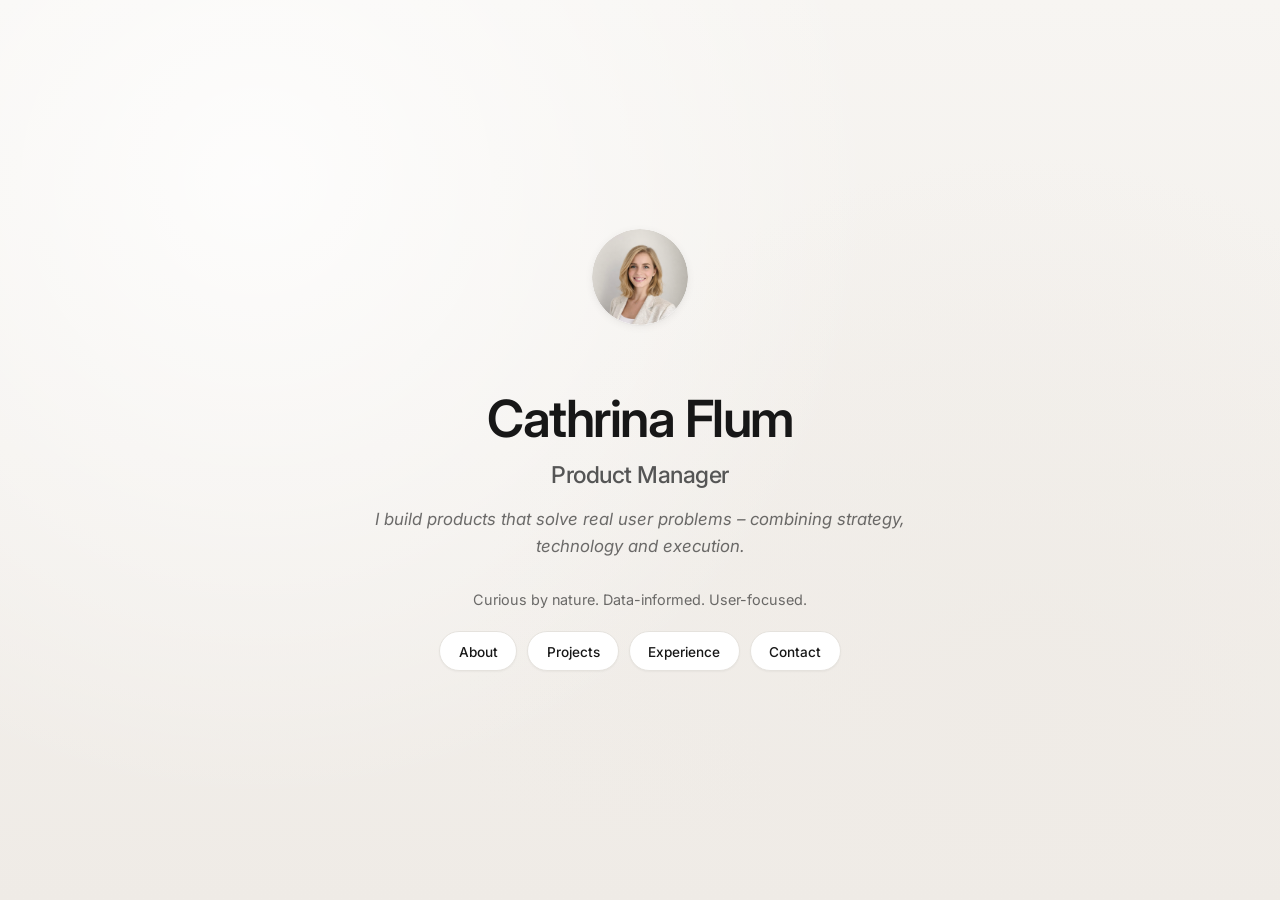
==== commit df3f35a8: "Finalize Locamigo content + layout adjustments/ first final version" ====
--- a/index.html
+++ b/index.html
@@ -229,9 +229,19 @@
             </p>
 
         </div>
-
+		
     </section>
-
+	<footer class="experience-footer">
+
+		<a href="index.html#work">
+			Explore some of my work →
+		</a>
+	
+		<a href="Experience.html">
+			Learn about my CV →
+		</a>
+	
+	</footer>
 </article>
 
 						<!-- Selected Work -->
@@ -253,64 +263,118 @@
         <div class="project-track">
 
             <!-- LocAmigo -->
-            <section class="project-card project-card-featured">
-                <div class="project-visual">
-                    <img
-                        src="images/LocAmigo Preview.png"
-                        alt="LocAmigo product prototype"
-                    />
-                </div>
-
-                <div class="project-card-content">
-					<p class="project-category">Digital PM Bootcamp</p>
-                    <div class="project-tags">
-                        <span>Product Discovery</span>
-                        <span>User Research</span>
-                        <span>MVP Strategy</span>
-                    </div>
-
-                    <h3>LocAmigo</h3>
-
-                    <p>
-                        Helping newcomers find unfamiliar ingredients and suitable
-                        substitutes when shopping in a new country.
-                    </p>
-
-                    <a href="Locamigo.html" class="project-link">
-                        View case study <span aria-hidden="true">→</span>
-                    </a>
-                </div>
-            </section>
+            <section
+    class="project-card project-card-featured"
+    data-href="Locamigo.html"
+    tabindex="0"
+    role="link"
+    aria-label="Open LocAmigo case study"
+>
+    <div class="project-visual">
+        <img
+            src="images/LocAmigo Preview.png"
+            alt="LocAmigo product prototype"
+        />
+    </div>
+
+    <div class="project-card-content">
+        <p class="project-category">Digital PM Bootcamp</p>
+
+        <div class="project-tags">
+            <span>Product Discovery</span>
+            <span>User Research</span>
+            <span>MVP Strategy</span>
+        </div>
+
+        <h3>LocAmigo</h3>
+
+        <p>
+            Helping newcomers find unfamiliar ingredients and suitable
+            substitutes when shopping in a new country.
+        </p>
+
+        <a href="Locamigo.html" class="project-link">
+            View project <span aria-hidden="true">→</span>
+        </a>
+    </div>
+</section>
 <!-- Academia Atlantika -->
-<section class="project-card project-card-featured">
+<section
+    class="project-card project-card-featured"
+    data-href="WebApp.html"
+    tabindex="0"
+    role="link"
+    aria-label="Open Activity Sign Up case study"
+>
+    <div class="project-visual">
+        <img
+            src="images/Activity Sign Up Web App.png"
+            alt="WebApp for Academia Atlantika"
+        />
+    </div>
+
+    <div class="project-card-content">
+        <p class="project-category">Volunteer work • Self-Initiated</p>
+
+        <div class="project-tags">
+            <span>Process Optimization</span>
+            <span>Automation</span>
+            <span>Google Apps Script</span>
+        </div>
+
+        <h3>Activity Sign Up</h3>
+
+        <p>
+            Digitizing the sign-up process for activities at Academia Atlantika.
+        </p>
+
+        <a href="WebApp.html" class="project-link">
+            View project <span aria-hidden="true">→</span>
+        </a>
+    </div>
+</section>
+ <!-- Amazon FBA -->
+ <section
+    class="project-card project-card-featured"
+    data-href="Amazon-Business.html"
+    tabindex="0"
+    role="link"
+    aria-label="Open my own business case study"
+>
 	<div class="project-visual">
 		<img
-			src="images/Activity Sign Up Web App.png"
-			alt="WebApp for Academia Atlantika"
+			src="images/Amazon FBA.png"
+			alt="Building my own company"
 		/>
-	</div>
-
+		</div>
+		
 	<div class="project-card-content">
-		<p class="project-category">Volunteer work • Self-Initiated</p>
+		<p class="project-category">Founder Story • Consumer Product</p>
 		<div class="project-tags">
-			<span>Process Optimization</span>
-			<span>Automation</span>
-			<span>Google Apps Script</span>
+			<span>Product Development</span>
+			<span>Market Research</span>
+			<span>Go-to-Market</span>
 		</div>
 
-		<h3>Activity Sign Up</h3>
-
+		<h3>Amazon FBA Business</h3>
 		<p>
-			Digitzing the sign up process for activities at Academia Atlantika.
+			Identifying a market gap and launching a patented consumer product 
+			from concept to market.
 		</p>
 
-		<a href="WebApp.html" class="project-link">
-			View case study <span aria-hidden="true">→</span>
+		<a href="Amazon-Business.html" class="project-link">
+			View project <span aria-hidden="true">→</span>
 		</a>
 	</div>
 </section>
             <!-- Market Intelligence -->
-            <section class="project-card project-card-warm">
+            <section
+    class="project-card project-card-featured"
+    data-href="Market-Intelligence.html"
+    tabindex="0"
+    role="link"
+    aria-label="Open Market Market-Intelligence case study"
+>
 				<div class="project-visual">
 					<img
 						src="images/Market Intelligence Platform.png"
@@ -337,36 +401,6 @@
                     </a>
                 </div>
             </section>
-
- <!-- Amazon FBA -->
- <section class="project-card project-card-warm">
-	<div class="project-visual">
-		<img
-			src="images/Amazon FBA.png"
-			alt="Building my own company"
-		/>
-		</div>
-		
-	<div class="project-card-content">
-		<p class="project-category">Consumer Product • Self-Initiated Business</p>
-		<div class="project-tags">
-			<span>Product Development</span>
-			<span>Market Research</span>
-			<span>Go-to-Market</span>
-		</div>
-
-		<h3>Amazon FBA Business</h3>
-		<p>
-			Identifying a market gap and launching a patented consumer product 
-			from concept to market.
-		</p>
-
-		<a href="Amazon-Business.html" class="project-link">
-			View project <span aria-hidden="true">→</span>
-		</a>
-	</div>
-</section>
-
             <!-- Innovation Governance 
             <section class="project-card">
                 <div class="project-visual project-visual-placeholder">
@@ -741,7 +775,26 @@
 					updateArrowStates();
 				});
 				</script>
-
+<script>
+    document.querySelectorAll(".project-card[data-href]").forEach((card) => {
+        const openProject = () => {
+            window.location.href = card.dataset.href;
+        };
+
+        card.addEventListener("click", (event) => {
+            if (!event.target.closest("a")) {
+                openProject();
+            }
+        });
+
+        card.addEventListener("keydown", (event) => {
+            if (event.key === "Enter" || event.key === " ") {
+                event.preventDefault();
+                openProject();
+            }
+        });
+    });
+</script>
 	</body>
 </html>
 
--- a/assets/css/main.css
+++ b/assets/css/main.css
@@ -2511,6 +2511,30 @@
     line-height: 1.2;
     letter-spacing: 0;
     text-transform: none;
+}
+/* ==========================================================
+   Projects: warmer Hintergrund wie About
+========================================================== */
+
+#main > article#work {
+    background:
+        radial-gradient(
+            circle at 92% 8%,
+            rgba(233, 135, 114, 0.1),
+            transparent 24%
+        ),
+        radial-gradient(
+            circle at 8% 92%,
+            rgba(49, 111, 104, 0.08),
+            transparent 28%
+        ),
+        #fbf8f3 !important;
+}
+
+/* Die Projektkarten bleiben bewusst weiß:
+   Sie heben sich damit ruhig vom cremefarbenen Panel ab. */
+#work .project-card {
+    background: #ffffff;
 }
 /* ==========================================================
    LOCAMIGO CASE STUDY
@@ -3429,7 +3453,84 @@
     object-fit: cover;
     box-shadow: 0 1rem 2.6rem rgba(22, 22, 22, 0.07);
 }
-
+/* LocAmigo: Unsicherheit entlang der Shopping Journey */
+
+.shopping-journey {
+    display: grid;
+    grid-template-columns: repeat(3, 1fr);
+    gap: 0;
+    margin-top: 3.5rem;
+    border-top: 1px solid rgba(36, 51, 48, 0.2);
+}
+
+.shopping-journey-step {
+    position: relative;
+    padding: 1.7rem 1.5rem 0 0;
+}
+
+.shopping-journey-step::before {
+    position: absolute;
+    top: -0.42rem;
+    left: 0;
+    width: 0.8rem;
+    height: 0.8rem;
+    border: 3px solid #e4efec;
+    border-radius: 50%;
+    background: #316f68;
+    content: "";
+}
+
+.shopping-journey-step + .shopping-journey-step {
+    padding-left: 1.5rem;
+}
+
+.shopping-journey-step + .shopping-journey-step::before {
+    left: 1.5rem;
+}
+
+.shopping-journey-step span {
+    display: block;
+    margin-bottom: 0.45rem;
+    color: #e98772;
+    font-size: 0.7rem;
+    font-weight: 700;
+    letter-spacing: 0.1em;
+}
+
+.shopping-journey-step strong {
+    display: block;
+    color: #243330;
+    font-size: 1rem;
+}
+
+.shopping-journey-step p {
+    max-width: 15rem;
+    margin: 0.45rem 0 0;
+    color: #6e7875;
+    font-size: 0.9rem;
+    line-height: 1.55;
+}
+
+@media screen and (max-width: 736px) {
+    .shopping-journey {
+        grid-template-columns: 1fr;
+        gap: 1.5rem;
+        padding-left: 1.5rem;
+        border-top: 0;
+        border-left: 1px solid rgba(36, 51, 48, 0.2);
+    }
+
+    .shopping-journey-step,
+    .shopping-journey-step + .shopping-journey-step {
+        padding: 0 0 0 1.5rem;
+    }
+
+    .shopping-journey-step::before,
+    .shopping-journey-step + .shopping-journey-step::before {
+        top: 0.35rem;
+        left: -0.42rem;
+    }
+}
 
 /* ==========================================================
    TABLET
@@ -7440,29 +7541,35 @@
     display: flex;
     justify-content: space-between;
     gap: 2rem;
+
+    margin-top: 4rem;
     padding: 3.5rem 0 6rem;
-    border-top: 1px solid var(--exp-line);
+
+    border-top: 1px solid #d9d9d9;
 }
 
 .experience-footer a {
     border: 0;
-    color: var(--exp-petrol);
+
+    color: #2f6f73;
+
     font-size: clamp(1.25rem, 3vw, 2rem);
     font-weight: 500;
     letter-spacing: -0.025em;
     line-height: 1.3;
+
     text-decoration: none;
     text-transform: none;
+
     transition:
         color 0.2s ease,
         transform 0.2s ease;
 }
 
 .experience-footer a:hover {
-    color: var(--exp-coral);
+    color: #e98772;
     transform: translateX(0.25rem);
 }
-
 
 /* ==========================================================
    TABLET
@@ -7896,7 +8003,7 @@
     }
 }
 /* ==========================================================
-   Startseite: mittig, lesbar und ohne Scrollen
+   Startseite: mittig und gut lesbar
 ========================================================== */
 
 @media screen and (min-width: 737px) {
@@ -7910,49 +8017,45 @@
         align-items: center;
         justify-content: center;
 
-        width: min(100% - 3rem, 60rem);
+        width: min(100% - 3rem, 52rem);
         max-width: none;
         margin: auto;
         text-align: center;
-        transform: scale(var(--home-scale, 1.5)) !important;
-        transform-origin: center center;
+        transform: none !important;
     }
 
     body:not(.is-article-visible) #header .logo {
-        width: 8rem !important;
-        height: 8rem !important;
+        width: 6rem !important;
+        height: 6rem !important;
     }
 
     body:not(.is-article-visible) #header .content .inner {
-        padding: 2rem 1.5rem 1rem;
+        padding: 1.5rem 1rem 0.75rem;
     }
 
     body:not(.is-article-visible) #header .content h1 {
-        font-size: clamp(3.5rem, 5vw, 5rem);
-    }
-
-    body:not(.is-article-visible) #header .content p {
-        font-size: 1.35rem;
+        font-size: clamp(2.8rem, 4vw, 3.7rem);
     }
 
     body:not(.is-article-visible) #header .job-title {
-        font-size: 2.1rem;
+        font-size: 1.45rem;
     }
 
     body:not(.is-article-visible) #header .tagline {
-        max-width: 48rem;
-        font-size: 1.45rem;
+        max-width: 38rem;
+        margin-bottom: 1.75rem;
+        font-size: 1.05rem;
     }
 
     body:not(.is-article-visible) #header .values {
-        font-size: 1.2rem;
+        font-size: 0.9rem;
     }
 
     body:not(.is-article-visible) #header nav ul li a {
-        height: 3.5rem;
-        padding: 0 1.65rem;
-        font-size: 1rem;
-        line-height: 3.5rem;
+        height: 2.5rem;
+        padding: 0 1.15rem;
+        font-size: 0.85rem;
+        line-height: 2.5rem;
     }
 }
 /* Startseite auf kleineren Desktop-Displays etwas kompakter */
@@ -7966,4 +8069,218 @@
     body:not(.is-article-visible) #header {
         --home-scale: 1.15;
     }
+}
+/* ==========================================================
+   Projects: Carousel-Pfeile seitlich mittig
+========================================================== */
+
+#work .project-carousel {
+    overflow: visible;
+}
+
+#work .carousel-controls {
+    position: static;
+    margin: 0;
+}
+
+#work .carousel-arrow {
+    position: absolute;
+    z-index: 3;
+    top: 50%;
+    transform: translateY(-50%);
+}
+
+#work .carousel-arrow:first-child {
+    left: -1.35rem;
+}
+
+#work .carousel-arrow:last-child {
+    right: -1.35rem;
+}
+
+/* Auf kleineren Bildschirmen bleiben die Pfeile bequem darunter */
+@media screen and (max-width: 736px) {
+    #work .project-carousel {
+        overflow: hidden;
+    }
+
+    #work .carousel-controls {
+        position: static;
+        display: flex;
+        margin-top: 1rem;
+    }
+
+    #work .carousel-arrow {
+        position: static;
+        transform: none;
+    }
+}/* Ganze Projektkarte als Link erkennbar machen */
+#work .project-card[data-href] {
+    cursor: pointer !important;
+}
+
+#work .project-card[data-href]:hover {
+    transform: translateY(-0.25rem);
+    box-shadow: 0 1.2rem 2.8rem rgba(36, 51, 48, 0.12);
+}
+
+#work .project-card[data-href]:focus-visible {
+    outline: 3px solid rgba(49, 111, 104, 0.35);
+    outline-offset: 4px;
+}
+/* ==========================================================
+   LocAmigo: Shopping-Journey – eigener visueller Akzent
+========================================================== */
+
+.shopping-journey-wrap {
+    margin-top: 5rem;
+    padding: 2rem 2.25rem 2.4rem;
+    border: 1px solid rgba(238, 0, 106, 0.16);
+    border-radius: 1.25rem;
+    background:
+        radial-gradient(
+            circle at 94% 10%,
+            rgba(255, 222, 0, 0.22),
+            transparent 24%
+        ),
+        #fff8fb;
+}
+
+.shopping-journey-heading > p {
+    color: #ec0067;
+}
+
+.shopping-journey-heading > div {
+    color: #6f5b63;
+}
+
+.shopping-journey-heading strong {
+    color: #ec0067;
+}
+
+.shopping-journey {
+    border-top-color: rgba(236, 0, 103, 0.28);
+}
+
+.shopping-journey-step::before {
+    border-color: #fff8fb;
+    background: #ec0067;
+    box-shadow: 0 0 0 2px rgba(255, 222, 0, 0.75);
+}
+
+.shopping-journey-step span {
+    color: #ec0067;
+}
+
+.shopping-journey-step strong {
+    color: #2d1720;
+}
+
+.shopping-journey-step p {
+    color: #6f5b63;
+}
+
+@media screen and (max-width: 736px) {
+    .shopping-journey-wrap {
+        margin-top: 3.5rem;
+        padding: 1.5rem;
+    }
+
+    .shopping-journey {
+        border-left-color: rgba(236, 0, 103, 0.28);
+    }
+}
+.problem-card {
+    border: 1px solid #EAECF0;
+    border-top: 3px solid #101828;
+    background: #FFFFFF;
+}
+
+.problem-card:nth-child(1) {
+    border-top-color: #101828;
+}
+
+.problem-card:nth-child(2) {
+    border-top-color: #FFB703;
+    background: linear-gradient(
+        180deg,
+        rgba(255, 183, 3, 0.035) 0%,
+        #FFFFFF 45%
+    );
+}
+
+.problem-card:nth-child(3) {
+    border-top-color: #D9F000;
+    background: linear-gradient(
+        180deg,
+        rgba(217, 240, 0, 0.045) 0%,
+        #FFFFFF 45%
+    );
+}
+
+.problem-card:nth-child(4) {
+    border-top-color: #FF006E;
+    background: linear-gradient(
+        180deg,
+        rgba(255, 0, 110, 0.035) 0%,
+        #FFFFFF 45%
+    );
+}
+/* =========================================
+   INSIGHT CARDS · LOCAMIGO
+========================================= */
+
+.insight-card {
+    border: 1px solid #EAECF0;
+    border-top: 3px solid #101828;
+    background: #FFFFFF;
+}
+
+/* Availability */
+.insight-card:nth-child(1) {
+    border-top-color: #101828;
+}
+
+/* Alternatives */
+.insight-card:nth-child(2) {
+    border-top-color: #FFB703;
+    background: linear-gradient(
+        180deg,
+        rgba(255, 183, 3, 0.035) 0%,
+        #FFFFFF 45%
+    );
+}
+
+/* Stores */
+.insight-card:nth-child(3) {
+    border-top-color: #D9F000;
+    background: linear-gradient(
+        180deg,
+        rgba(217, 240, 0, 0.045) 0%,
+        #FFFFFF 45%
+    );
+}
+
+/* Labels */
+.insight-card:nth-child(4) {
+    border-top-color: #FF006E;
+    background: linear-gradient(
+        180deg,
+        rgba(255, 0, 110, 0.035) 0%,
+        #FFFFFF 45%
+    );
+}
+/* =========================================
+   MARKET OPPORTUNITY IMAGE
+========================================= */
+
+.locamigo-business-visual .case-study-section-content {
+    min-width: 0;
+}
+
+.locamigo-business-visual img {
+    display: block;
+    width: 100%;
+    max-width: 100%;
+    height: auto;
 }
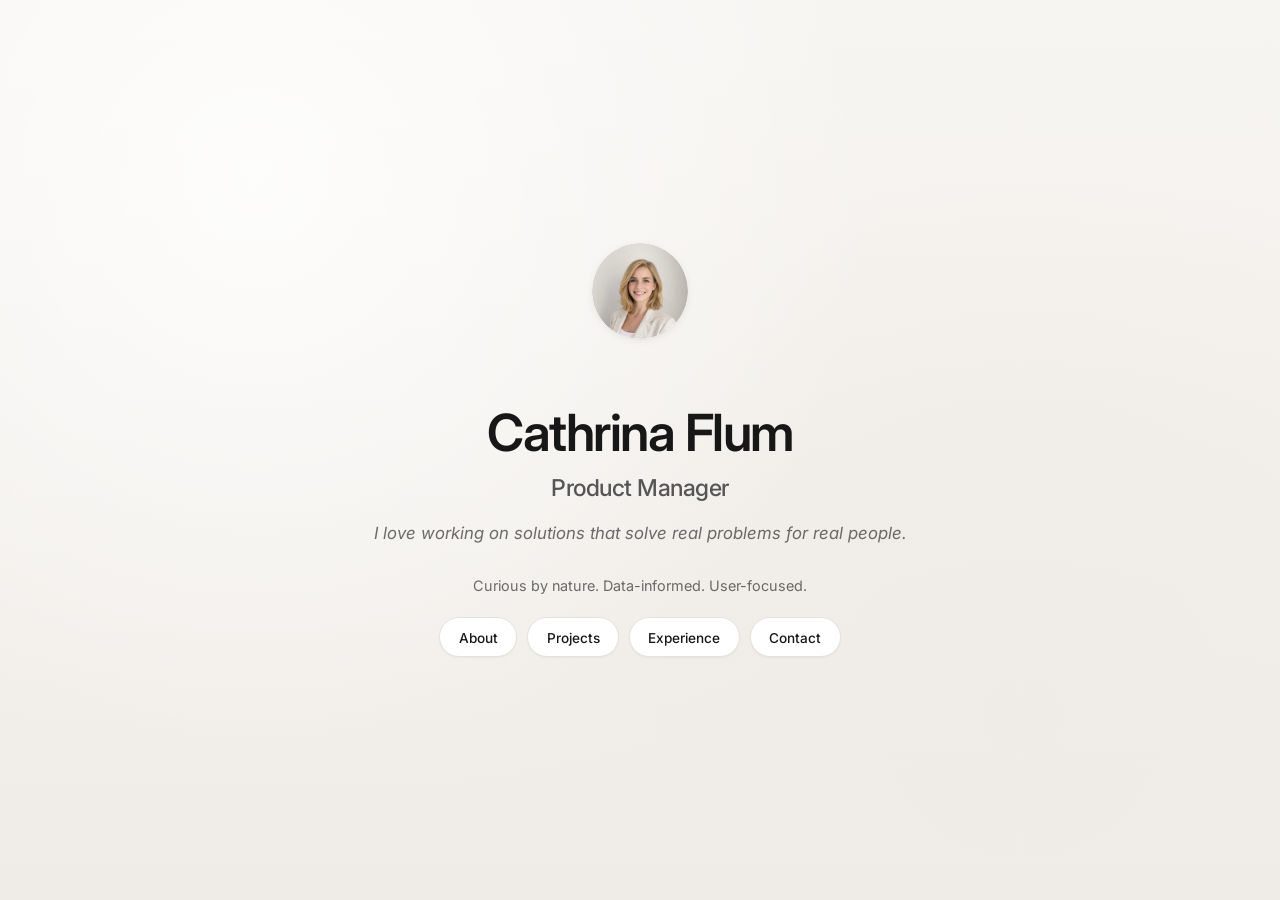
==== commit 8e1fb516: "Flavicon + tag line adoption" ====
--- a/index.html
+++ b/index.html
@@ -12,6 +12,7 @@
 		<meta name="description" content="Product Manager portfolio — digital products and MedTech." />
 		<link rel="stylesheet" href="assets/css/main.css" />
 		<noscript><link rel="stylesheet" href="assets/css/noscript.css" /></noscript>
+		<link rel="icon" type="image/svg+xml" href="images/Flavicon.svg">
 	</head>
 	<body class="is-preload">
 
@@ -29,8 +30,7 @@
 								<h2 class="job-title">Product Manager</h2>
 
 							<p class="tagline">
-								I build products that solve real user problems –
-								combining strategy, technology and execution.
+								I love working on solutions that solve real problems for real people.
 							</p>
 
 							<p class="values">
--- a/assets/css/main.css
+++ b/assets/css/main.css
@@ -8283,4 +8283,22 @@
     width: 100%;
     max-width: 100%;
     height: auto;
+}
+/* Project link in international experience cards */
+
+.experience-international .international-project-link {
+    margin-top: 1.5rem;
+    margin-bottom: 0;
+}
+
+.experience-international .international-project-link a {
+    color: #ffffff;
+    font-size: 1rem;
+    font-weight: 500;
+    text-decoration: none;
+    transition: color 0.2s ease;
+}
+
+.experience-international .international-project-link a:hover {
+    color: #e98772;
 }
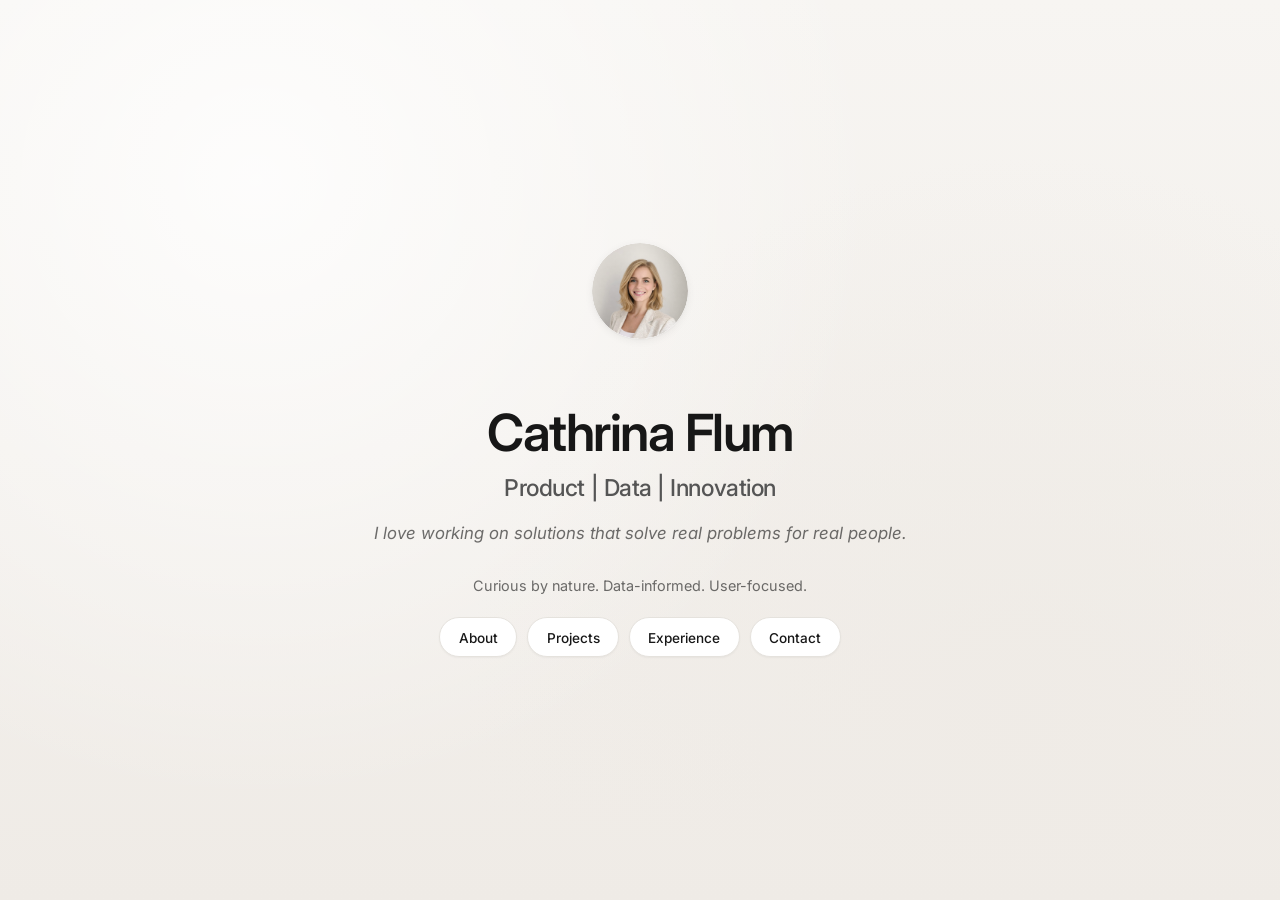
==== commit e7f49222: "Text adjustments" ====
--- a/index.html
+++ b/index.html
@@ -27,7 +27,7 @@
 						<div class="content">
 							<div class="inner">
 								<h1>Cathrina Flum</h1>
-								<h2 class="job-title">Product Manager</h2>
+								<h2 class="job-title">Product | Data | Innovation</h2>
 
 							<p class="tagline">
 								I love working on solutions that solve real problems for real people.
@@ -70,18 +70,17 @@
             </h2>
 
             <p class="about-lead">
-                I'm a Product Manager with a background in Medical Engineering,
-                Innovation and Digital Transformation. I enjoy working at the
-                intersection of user needs, business strategy and technology,
-                turning complex challenges into simple, impactful solutions.
+                I’m a problem-solver with a background in Medical Engineering, 
+				Innovation and Digital Transformation. I enjoy working at the 
+				intersection of people, data, business and technology – 
+				understanding complex challenges and turning them into better solutions.
             </p>
 
             <p class="about-body-text">
-                My experience ranges from innovation management and business
-                analysis to building digital products from discovery to delivery.
-                What I enjoy most is bringing clarity to complex problems,
-                aligning people around a shared direction and turning ideas into
-                measurable value.
+                My experience ranges from innovation management and business analysis to 
+				building digital and consumer products from discovery to delivery. What I enjoy most is
+				 bringing clarity to complex problems, connecting different perspectives and 
+				 turning ideas and insights into something meaningful.
             </p>
 
         </div>
@@ -124,10 +123,10 @@
         <div class="about-approach-copy">
 
             <p>
-                I believe great products start with understanding people before
-                building solutions. I combine qualitative insights, data and
-                close collaboration with cross-functional teams to make informed
-                product decisions.
+                I believe great solutions start with understanding people 
+				before building anything. I like asking the right questions, 
+				getting different perspectives and working with teams to turn 
+				complex problems into simple, meaningful solutions.
             </p>
 
         </div>
@@ -185,9 +184,8 @@
             </h3>
 
             <p>
-                I don’t only care about creating a product that actually solves
-                a need, but delivering a great user experience. It’s not about
-                shipping features, but about solving meaningful problems.
+                I care about creating products that solve real needs and delivering 
+				experiences that feel simple and intuitive. Because simplicity isn’t easy
             </p>
 
         </div>
@@ -206,7 +204,7 @@
             </p>
 
             <h2>
-                A natural progression.
+                Where it all comes <span> together.</span>
             </h2>
 
         </div>
@@ -215,17 +213,15 @@
         <div class="about-why-copy">
 
             <p>
-                My path into Product Management was a natural progression.
-                Beginning my career in Medical Engineering and Innovation before
-                moving into Digital Transformation and Business Analysis, I
-                became increasingly passionate about connecting technology,
-                business strategy and user needs.
-            </p>
+                I started my career in Medical Engineering, moved into Innovation 
+				and later Digital Transformation and Business Analysis. Along the way, 
+				I realised that I thrive when I can bring people and perspectives together 
+				– understanding users, working closely with teams and turning different ideas 
+				into solutions that solve real problems. 
+				</p>
 
             <p>
-                Throughout this journey, I discovered that the work I enjoyed
-                most relied on strategic thinking, communication and
-                collaboration—qualities that come together in Product Management.
+                Product Management brings all of that together for me.
             </p>
 
         </div>
@@ -255,8 +251,7 @@
     </div>
 
     <p class="work-intro">
-        A selection of product and innovation projects spanning user discovery,
-        strategy, prioritisation and execution.
+        A selection of projects where I turned real problems into meaningful solutions.
     </p>
 
     <div class="project-carousel">
--- a/assets/css/main.css
+++ b/assets/css/main.css
@@ -1116,6 +1116,7 @@
 		-ms-transform: scale(1.0);
 		transform: scale(1.0);
 		-webkit-backface-visibility: hidden;
+        backface-visibility: hidden;
 		position: fixed;
 		top: 0;
 		left: 0;
@@ -1571,7 +1572,8 @@
 				opacity: 1;
 			}
 
-			#main article .close {
+			#main article .close,
+            .experience-main .close {
 				display: block;
 				position: absolute;
 				top: 0;
@@ -1584,7 +1586,8 @@
 				white-space: nowrap;
 			}
 
-				#main article .close:before {
+				#main article .close:before,
+                .experience-main .close:before {
 					-moz-transition: background-color 0.2s ease-in-out;
 					-webkit-transition: background-color 0.2s ease-in-out;
 					-ms-transition: background-color 0.2s ease-in-out;
@@ -1603,11 +1606,13 @@
 					background-repeat: no-repeat;
 				}
 
-				#main article .close:hover:before {
+				#main article .close:hover:before,
+                .experience-main .close:hover:before {
 					background-color: rgba(23,23,23,0.05);
 				}
 
-				#main article .close:active:before {
+				#main article .close:active:before,
+                .experience-main .close:active:before {
 					background-color: rgba(23,23,23,0.1);
 				}
 
@@ -2096,7 +2101,9 @@
 
     text-transform: none;
 }
-
+.about-why-heading h2 span {
+    color: var(--about-petrol) !important;
+}
 .about-why-copy p {
     max-width: 46rem;
 
@@ -6752,7 +6759,7 @@
 .experience-header,
 .experience-main {
     width: min(78rem, calc(100% - 6rem));
-}
+    }
 
 /* Der Header bekommt etwas mehr Luft innerhalb der Karte */
 .experience-header {
@@ -6797,6 +6804,7 @@
     }
 }
 .experience-shell {
+    position: relative;
     overflow: hidden;
 }
 /* ----------------------------------------------------------
@@ -6887,7 +6895,7 @@
 .experience-hero {
     position: relative;
     overflow: hidden;
-    padding: clamp(4rem, 9vw, 7.5rem) 0 clamp(4rem, 8vw, 6.5rem);
+    padding: 5rem 0 clamp(4rem, 8vw, 6.5rem);
 }
 
 .experience-hero::before {
